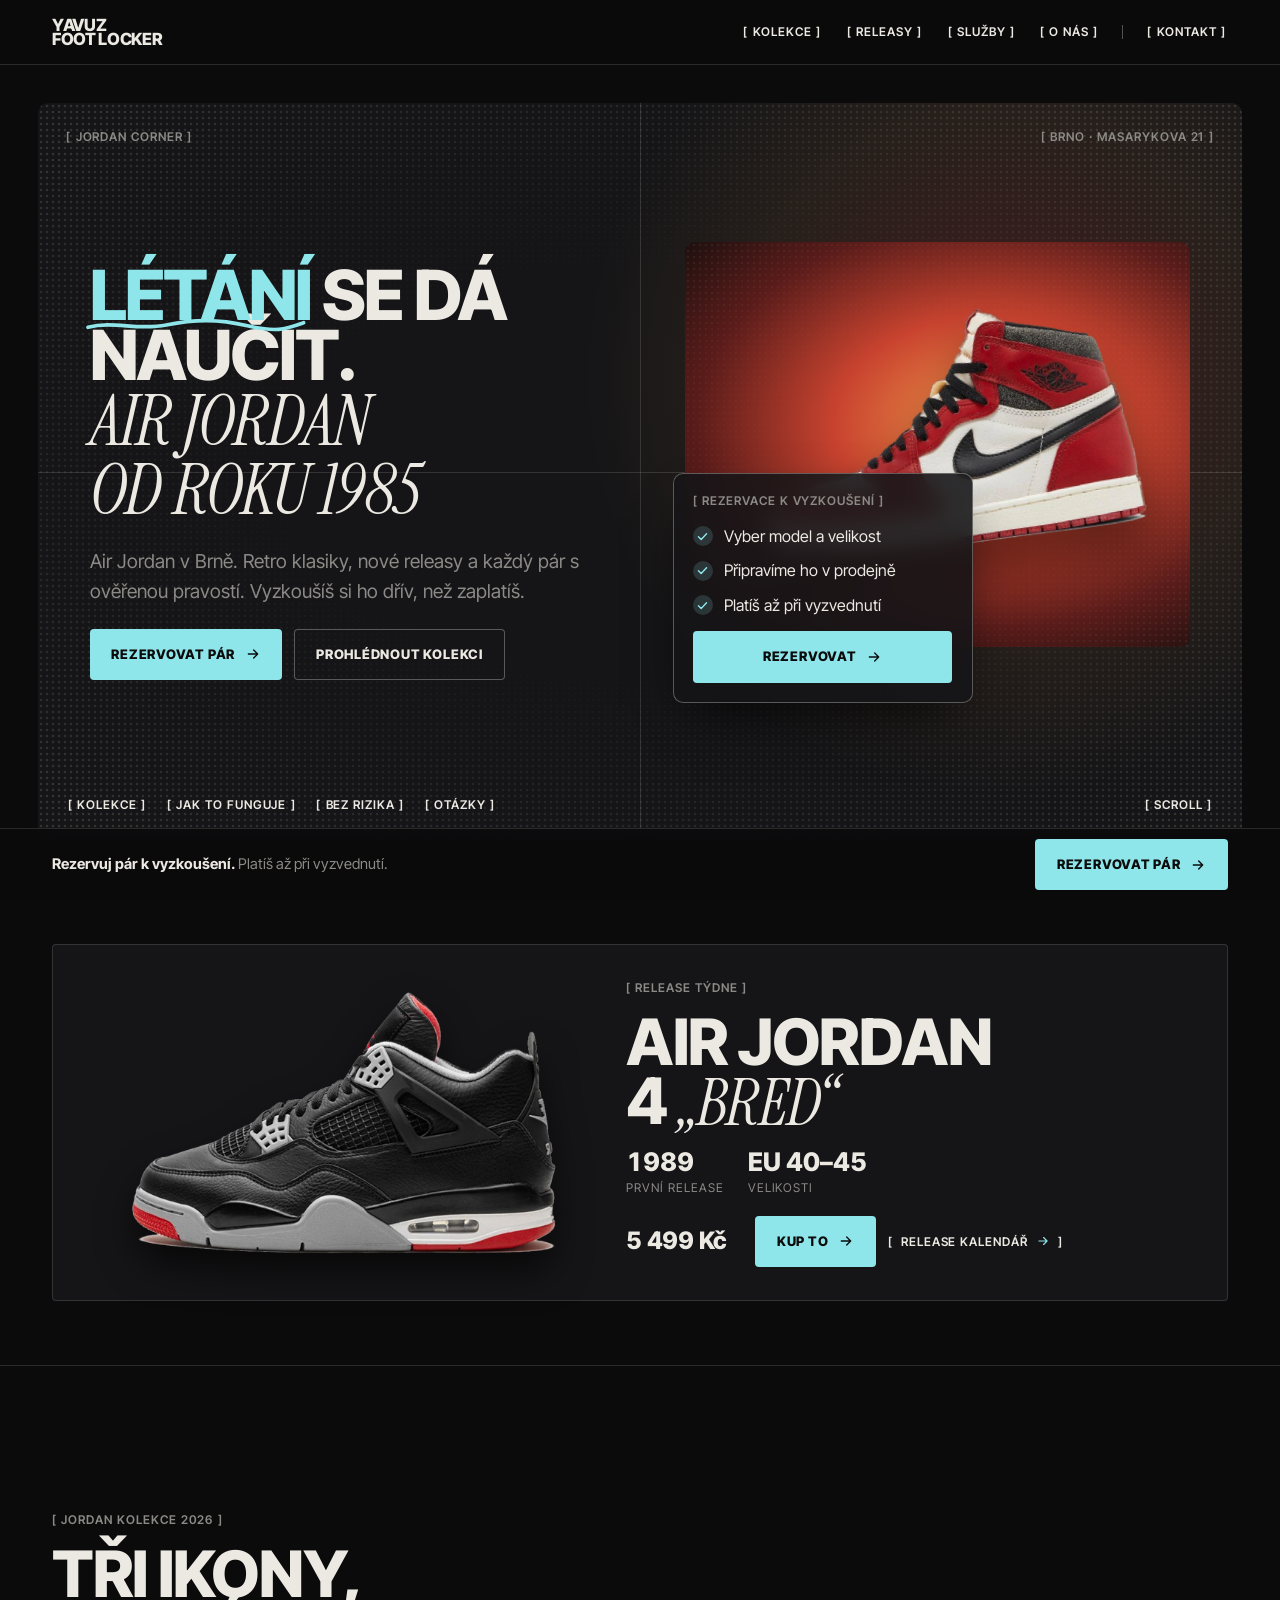
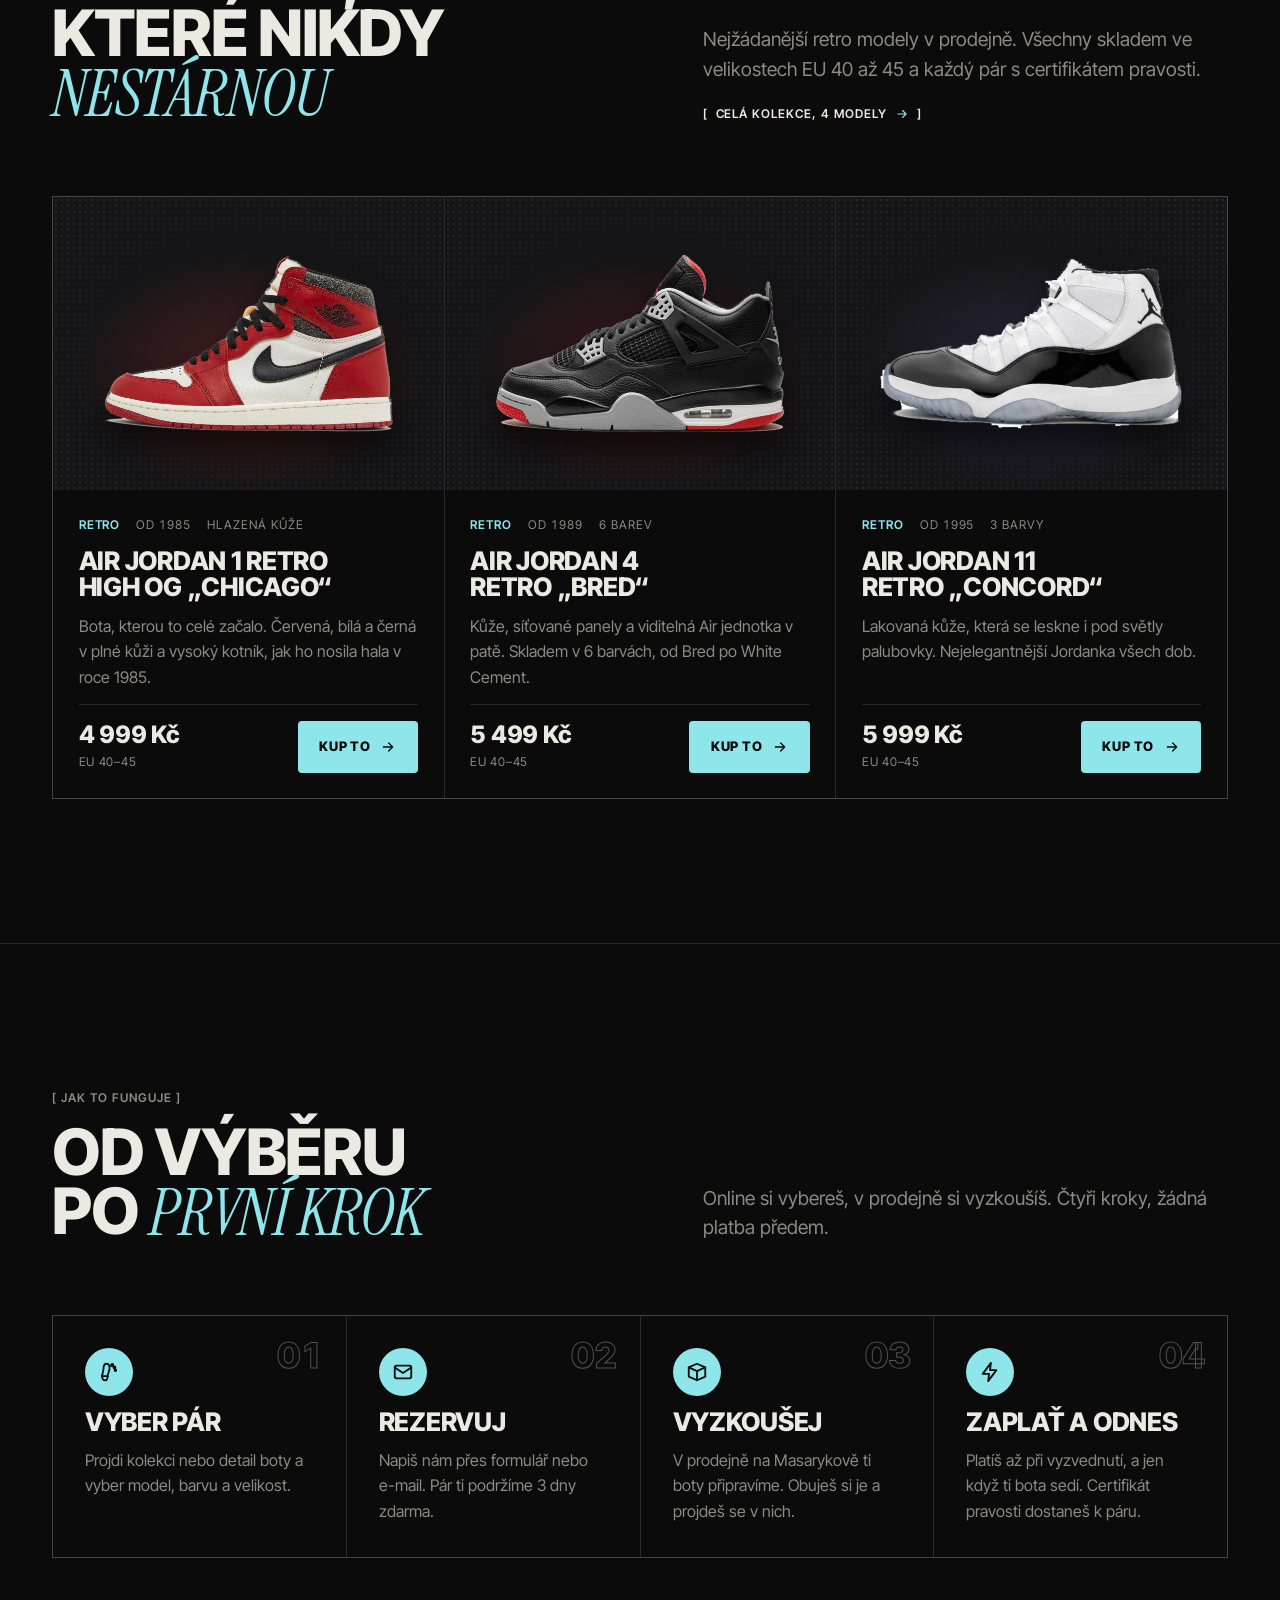
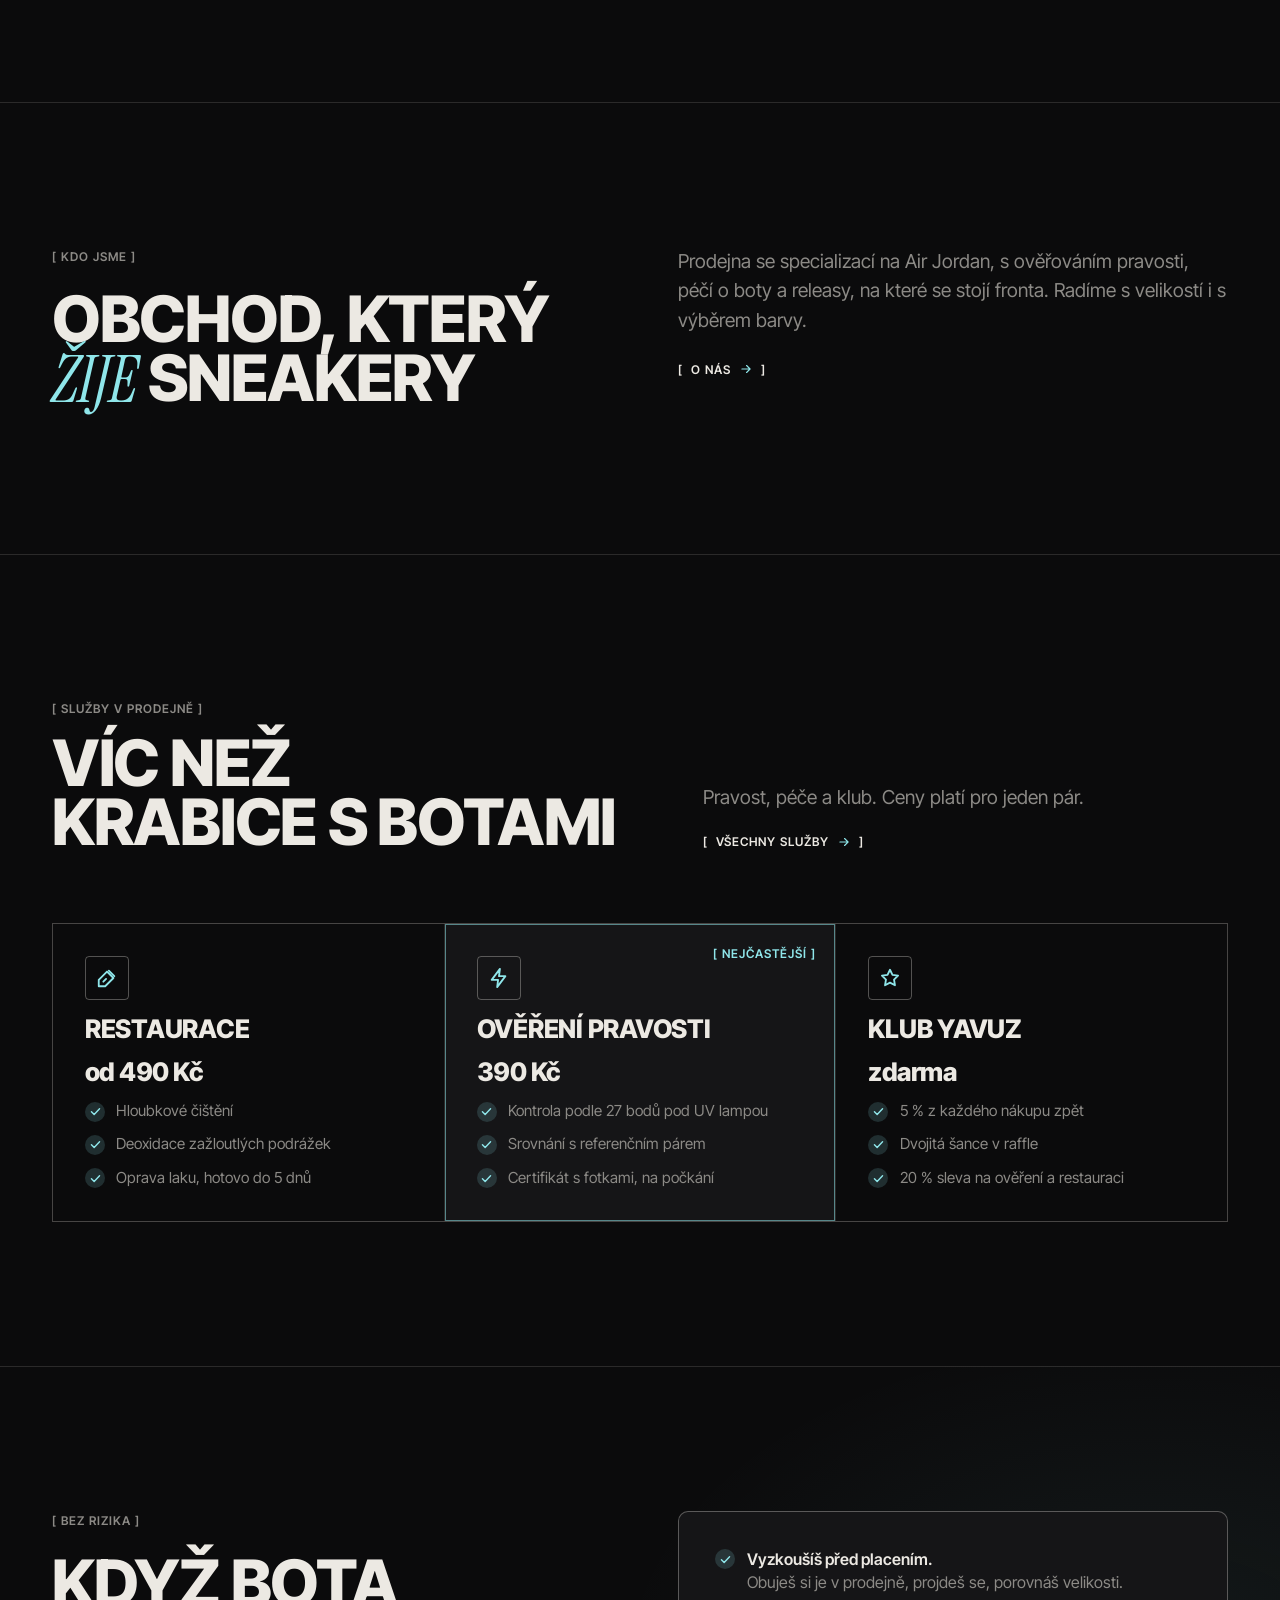
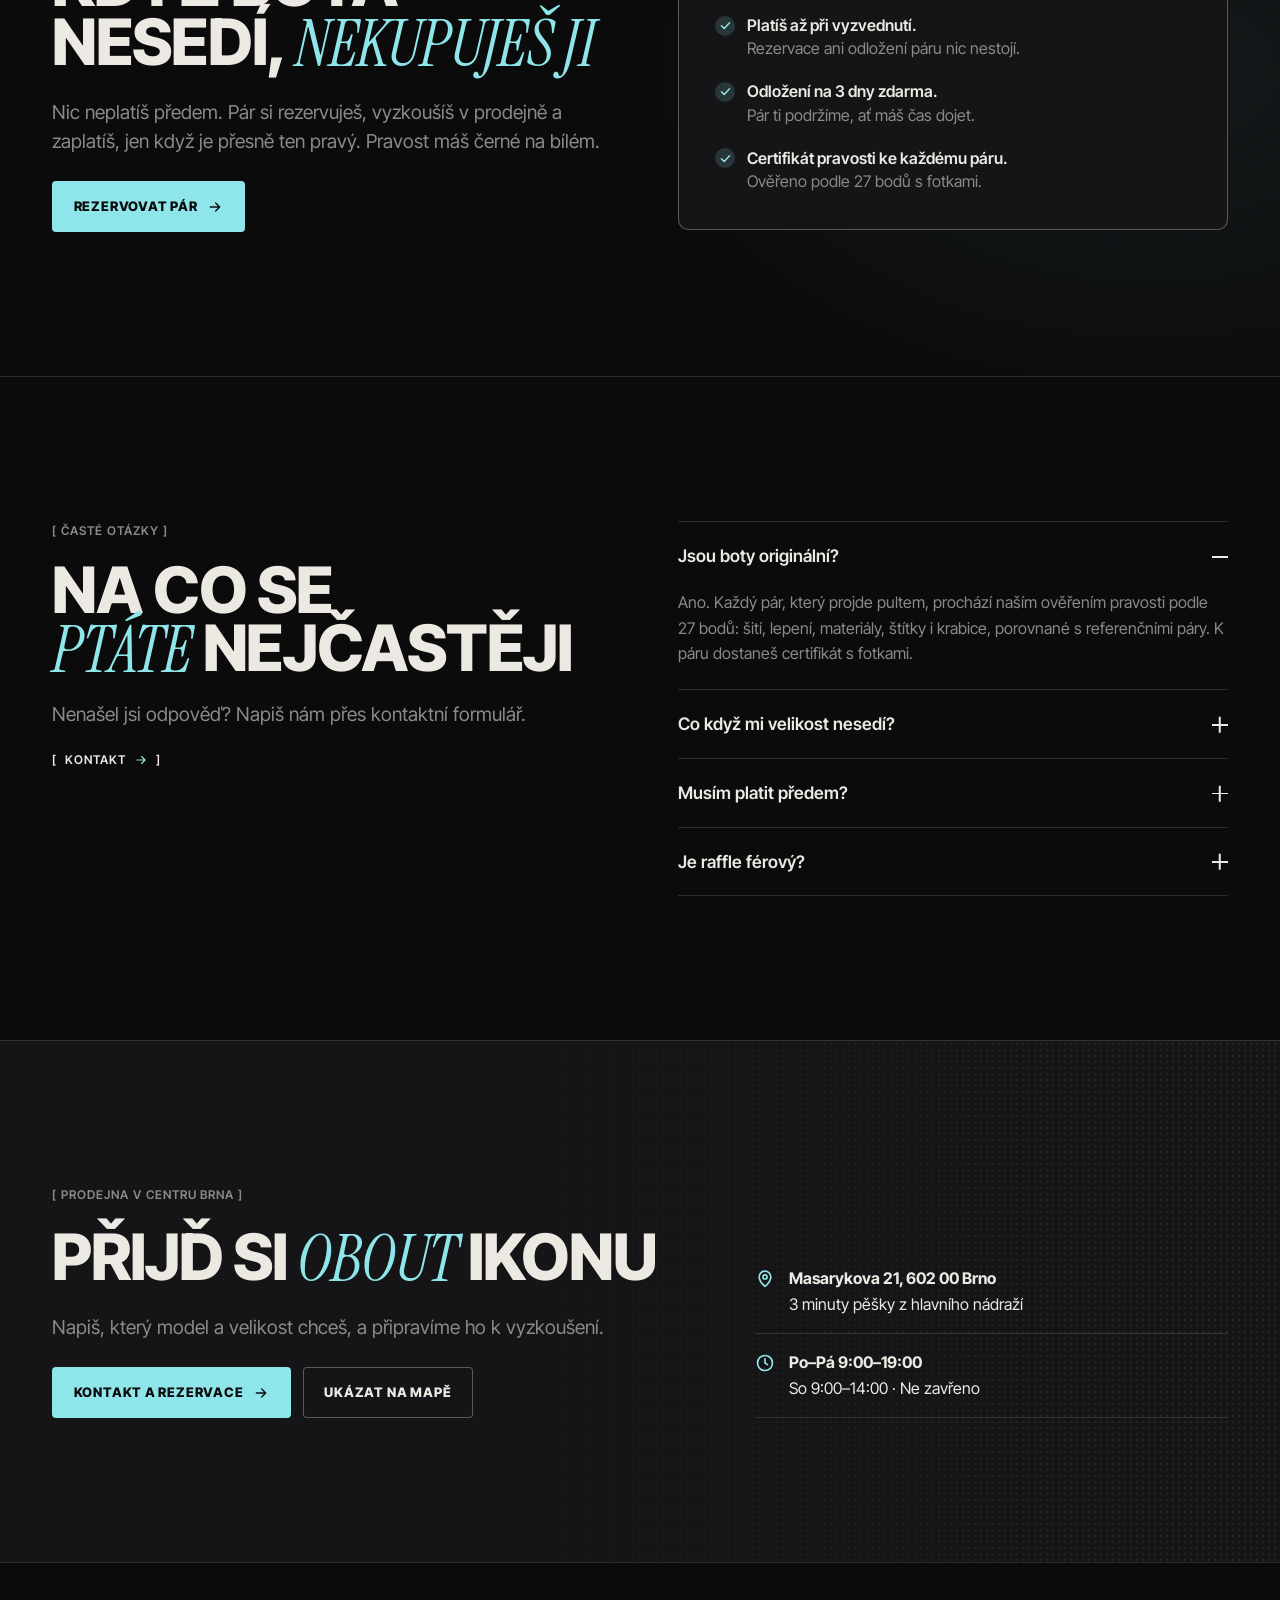
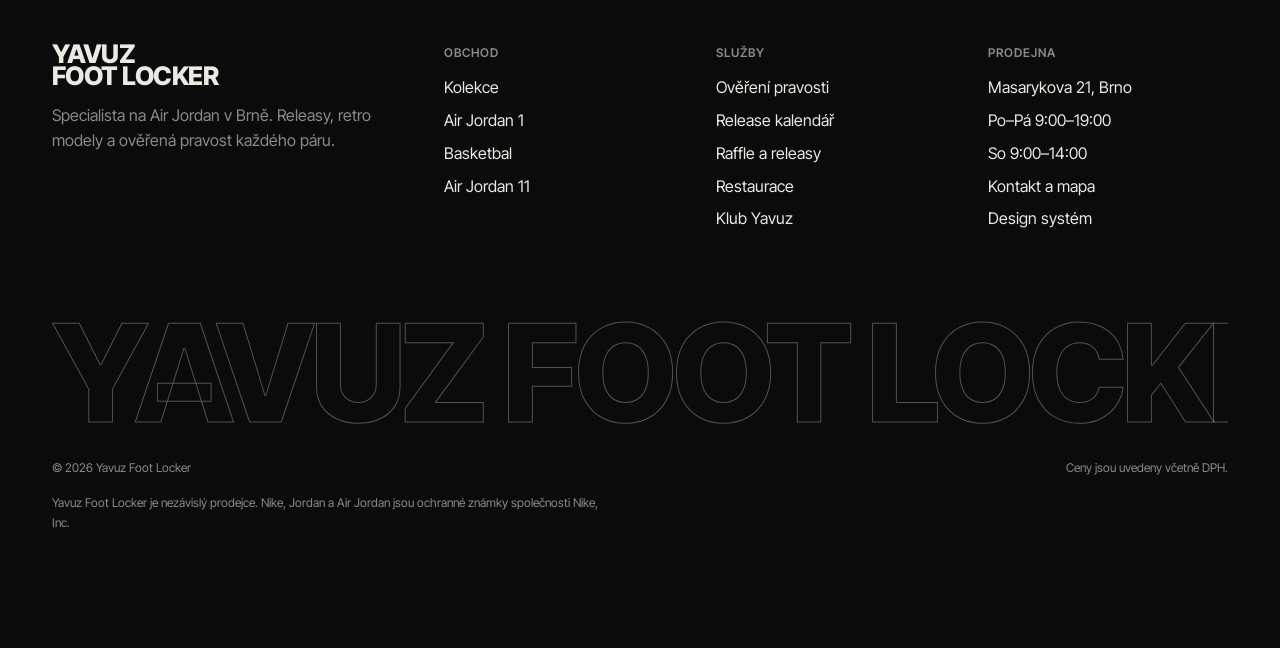
==== yavuz-foot-locker-vercel/index.html @ 096a99f5 "Add files via upload" ====
<!doctype html>
<html lang="cs">
<head>
<meta charset="utf-8">
<meta name="viewport" content="width=device-width, initial-scale=1, viewport-fit=cover">
<title>Yavuz Foot Locker</title>
<meta name="claude:viewport-fit-sides" content="cover">
<meta name="description" content="Yavuz Foot Locker – značková sportovní obuv v Brně.">
<link rel="preconnect" href="https://fonts.googleapis.com"><link rel="preconnect" href="https://fonts.gstatic.com" crossorigin><link rel="stylesheet" href="https://fonts.googleapis.com/css2?family=Inter+Tight:wght@400;600;800&family=Instrument+Serif:ital@0;1&display=swap">
<style>/* Yavuz Foot Locker — design system "Cinema Corner".
   Layout: a dark page; heroes sit inside a framed screen (frame + halftone + crosshair), micro navigation in
   [ brackets ] pinned to corners, content on a centred 1240px track with one section rhythm. Single dark theme by design. */
:root{
  color-scheme:dark;
  /* colour */
  --ink:#0B0B0C;       /* page */
  --carbon:#151517;    /* frame, surfaces */
  --graphite:#1F1F22;  /* cards, fields */
  --bone:#ECE9E3;      /* text */
  --ash:#8C8A86;       /* muted text */
  --line:rgba(236,233,227,.14);
  --line-strong:rgba(236,233,227,.32);
  --cyan:#8FE6EA;      /* the one accent */
  --on-cyan:#0B0B0C;
  --shadow:rgba(0,0,0,.6);
  /* aliases kept for older markup (map, inline styles) */
  --paper:var(--graphite); --mute:var(--ash); --accent:var(--cyan); --accent-ink:var(--cyan); --stone:var(--ink);
  /* type */
  --sans:"Inter Tight","Inter","Helvetica Neue",Arial,sans-serif;
  --serif:"Instrument Serif","Times New Roman",Georgia,serif;
  --fs-display:clamp(2.6rem,7.2vw,6.2rem);
  --fs-h2:clamp(2.2rem,5vw,4rem);
  --fs-h3:clamp(1.3rem,2.2vw,1.6rem);
  --fs-lead:clamp(1.05rem,1.5vw,1.2rem);
  --fs-micro:.75rem;
  /* space & shape */
  --section:clamp(5rem,12vw,9rem);
  --frame:clamp(12px,3vw,40px);
  --track:1240px;
  --r:4px; --r-frame:10px;
  --halftone:radial-gradient(rgba(236,233,227,.2) 1px,transparent 1.7px) 0 0/6px 6px;
}

*,*::before,*::after{box-sizing:border-box}
html{scroll-behavior:smooth;-webkit-text-size-adjust:100%}
@media (prefers-reduced-motion:reduce){html{scroll-behavior:auto}*,*::before,*::after{animation:none!important;transition:none!important}}
body{background:var(--ink);color:var(--bone);font-family:var(--sans);font-size:1rem;line-height:1.6;margin:0;overflow-x:hidden;-webkit-font-smoothing:antialiased}
body::before{content:"";position:fixed;inset:0 0 auto;height:env(safe-area-inset-top,0px);z-index:60;background:var(--ink)}
a{color:inherit}
img,svg{max-width:100%}
::selection{background:var(--cyan);color:var(--on-cyan)}
:focus-visible{outline:2px solid var(--cyan);outline-offset:3px;border-radius:2px}
.wrap{max-width:var(--track);margin-inline:auto;padding-left:max(16px,env(safe-area-inset-left,0px));padding-right:max(16px,env(safe-area-inset-right,0px))}
@media (min-width:700px){.wrap{padding-left:max(32px,env(safe-area-inset-left,0px));padding-right:max(32px,env(safe-area-inset-right,0px))}}
.section{padding-block:var(--section)}
.section + .section{border-top:1px solid var(--line)}
.skip{position:absolute;left:-999px;top:0}
.skip:focus{left:16px;top:16px;z-index:100;background:var(--cyan);color:var(--on-cyan);padding:.6rem 1rem}

/* ---------- type ---------- */
h1,h2,h3{font-family:var(--sans);font-weight:800;text-transform:uppercase;letter-spacing:-.02em;line-height:.92;margin:0;text-wrap:balance}
h2{font-size:var(--fs-h2)}
h3{font-size:var(--fs-h3);line-height:1.02;letter-spacing:-.01em}
p{margin:0;max-width:62ch}
.serif,h1 em,h2 em{font-family:var(--serif);font-style:italic;font-weight:400;text-transform:uppercase;letter-spacing:-.01em}
.accent,.hl{color:var(--cyan)}
.eyebrow,.micro{font-size:var(--fs-micro);font-weight:600;letter-spacing:.08em;text-transform:uppercase;color:var(--ash);display:inline-flex;gap:.35em}
.eyebrow::before,.micro::before{content:"["}
.eyebrow::after,.micro::after{content:"]"}
.lead{font-size:var(--fs-lead);line-height:1.55;color:var(--ash)}
.num{font-variant-numeric:tabular-nums}

/* ---------- bracket links (navigation & tertiary actions) ---------- */
.bracket{display:inline-flex;gap:.35em;font-size:var(--fs-micro);font-weight:600;letter-spacing:.08em;text-transform:uppercase;text-decoration:none;color:var(--bone);padding:.35rem .1rem;transition:color .2s}
.bracket::before{content:"["}
.bracket::after{content:"]"}
.bracket::before,.bracket::after{display:inline-block;transition:transform .25s cubic-bezier(.2,.7,.2,1)}
.bracket:hover{color:var(--cyan)}
.bracket:hover::before{transform:translateX(-3px)}
.bracket:hover::after{transform:translateX(3px)}
.bracket[aria-current="page"]{color:var(--cyan)}

/* ---------- header ---------- */
.site-head{position:sticky;top:env(safe-area-inset-top,0px);z-index:50;background:color-mix(in srgb,var(--ink) 86%,transparent);-webkit-backdrop-filter:blur(10px);backdrop-filter:blur(10px);border-bottom:1px solid var(--line)}
.head-row{display:flex;align-items:center;justify-content:space-between;gap:1rem;min-height:64px}
.brand{display:block;text-decoration:none;font-weight:800;text-transform:uppercase;letter-spacing:-.02em;line-height:.86;font-size:1.05rem}
.brand span{display:block}
.nav{display:none;gap:1.4rem;list-style:none;margin:0;padding:0;align-items:center}
.nav .sep{width:1px;height:14px;background:var(--line-strong)}
.menu{position:relative}
.menu summary{list-style:none;cursor:pointer}
.menu summary::-webkit-details-marker{display:none}
.menu[open] .menu-panel{display:grid}
.menu-panel{display:none;position:absolute;right:0;top:calc(100% + .75rem);min-width:220px;gap:.25rem;padding:.75rem 1rem;background:var(--carbon);border:1px solid var(--line);border-radius:var(--r)}
@media (min-width:860px){.nav{display:flex}.menu{display:none}}

/* ---------- buttons ---------- */
.btn{display:inline-flex;align-items:center;gap:.6rem;font-family:var(--sans);font-weight:800;font-size:.82rem;letter-spacing:.06em;text-transform:uppercase;text-decoration:none;padding:.95rem 1.35rem;border-radius:var(--r);border:0;cursor:pointer;background:var(--cyan);color:var(--on-cyan);transition:transform .25s cubic-bezier(.2,.7,.2,1)}
.btn svg{width:16px;height:16px;transition:transform .25s cubic-bezier(.2,.7,.2,1)}
.btn:hover{transform:translateY(-2px)}
.btn:hover svg{transform:translateX(3px)}
.btn--ghost{background:transparent;color:var(--bone);box-shadow:inset 0 0 0 1px var(--line-strong)}
.more{display:inline-flex;align-items:center;gap:.5rem;font-size:var(--fs-micro);font-weight:600;letter-spacing:.08em;text-transform:uppercase;text-decoration:none;color:var(--bone)}
.more::before{content:"["}
.more::after{content:"]"}
.more svg{width:14px;height:14px;color:var(--cyan);transition:transform .25s}
.more:hover{color:var(--cyan)}
.more:hover svg{transform:translateX(4px)}

/* ---------- framed screen hero ---------- */
.frame-hero{padding:var(--frame)}
.frame{position:relative;isolation:isolate;overflow:hidden;border-radius:var(--r-frame);background:var(--carbon);min-height:min(82svh,760px);display:grid;place-items:center;padding:clamp(4.5rem,10vw,7rem) clamp(16px,4vw,48px)}
.frame-hero--page .frame{min-height:0;padding-block:clamp(4.5rem,11vw,8rem)}
.frame::before{content:"";position:absolute;inset:0;z-index:-1;background:var(--halftone);-webkit-mask-image:radial-gradient(ellipse 70% 65% at 50% 50%,transparent 40%,#000 95%);mask-image:radial-gradient(ellipse 70% 65% at 50% 50%,transparent 40%,#000 95%);opacity:.7}
.frame::after{content:"";position:absolute;inset:0;z-index:-1;pointer-events:none;
  background:linear-gradient(var(--line),var(--line)) 50% 0/1px 100% no-repeat,linear-gradient(var(--line),var(--line)) 0 50%/100% 1px no-repeat}
.frame-media{position:absolute;inset:0;z-index:-2}
.frame-media img{position:absolute;width:clamp(180px,30vw,440px);height:auto;filter:saturate(.85) brightness(.78);will-change:transform;animation:float 9s ease-in-out infinite alternate}
.frame-media::after{content:"";position:absolute;inset:0;background:radial-gradient(ellipse 60% 55% at 50% 50%,rgba(11,11,12,.86),rgba(11,11,12,.35) 70%,rgba(11,11,12,.75))}
.frame-media img:nth-child(1){left:-3%;top:6%;transform:rotate(-9deg)}
.frame-media img:nth-child(2){right:-4%;top:4%;transform:rotate(8deg) scaleX(-1);animation-delay:-3s}
.frame-media img:nth-child(3){left:4%;bottom:-2%;transform:rotate(6deg);animation-delay:-5s}
.frame-media img:nth-child(4){right:2%;bottom:-4%;transform:rotate(-7deg) scaleX(-1);animation-delay:-7s}
@keyframes float{to{translate:0 -12px}}
.frame-copy{display:grid;gap:1.4rem;justify-items:center;text-align:center;max-width:980px}
.display{font-size:var(--fs-display);line-height:.88;letter-spacing:-.03em}
.display span{display:block}
.display .serif{font-weight:400;letter-spacing:-.01em;line-height:1}
.frame-copy .lead{max-width:52ch}
.hero-actions{display:flex;flex-wrap:wrap;gap:.75rem;justify-content:center}
.corner{position:absolute;z-index:2}
.corner.tl{left:clamp(14px,2.4vw,28px);top:clamp(14px,2.4vw,24px)}
.corner.tr{right:clamp(14px,2.4vw,28px);top:clamp(14px,2.4vw,24px)}
.corner.bl{left:clamp(14px,2.4vw,28px);bottom:clamp(12px,2.2vw,22px)}
.corner.br{right:clamp(14px,2.4vw,28px);bottom:clamp(12px,2.2vw,22px)}

/* ---------- release strip ---------- */
.release{display:grid;gap:1.5rem;align-items:center;border:1px solid var(--line);border-radius:var(--r);padding:clamp(1.25rem,3vw,2rem);background:var(--carbon)}
.release img{width:100%;height:auto;filter:drop-shadow(0 20px 18px var(--shadow))}
.release .specs{display:flex;flex-wrap:wrap;gap:1.5rem;margin:0;padding:0;list-style:none}
.release .specs b{display:block;font-weight:800;font-size:1.6rem;line-height:1;font-variant-numeric:tabular-nums}
.release .specs span{font-size:var(--fs-micro);letter-spacing:.08em;text-transform:uppercase;color:var(--ash)}
.release-copy{display:grid;gap:1rem;justify-items:start}
@media (min-width:860px){.release{grid-template-columns:1fr 1.1fr}}

/* ---------- section head ---------- */
.sec-head{display:grid;gap:1.25rem;margin-bottom:clamp(2.5rem,6vw,4.5rem)}
.sec-head > div:first-child{display:grid;gap:1rem;justify-items:start}
@media (min-width:860px){.sec-head{grid-template-columns:1.2fr 1fr;align-items:end}.sec-head .side{display:grid;gap:1.25rem;justify-items:start}}

/* ---------- product cards ---------- */
.grid{display:grid;gap:1px;background:var(--line);border:1px solid var(--line)}
@media (min-width:640px){.grid{grid-template-columns:repeat(2,1fr)}}
@media (min-width:1000px){.grid{grid-template-columns:repeat(3,1fr)}}
.card{position:relative;display:flex;flex-direction:column;background:var(--ink);transition:background-color .3s}
.card:hover{background:var(--carbon)}
.card-media{display:block}
.card figure{margin:0;aspect-ratio:4/3;max-width:100%;overflow:hidden;display:grid;place-items:center;position:relative;
  background:radial-gradient(60% 55% at 50% 60%,color-mix(in srgb,var(--tint) 26%,transparent),transparent 75%),var(--carbon)}
.card figure::before{content:"";position:absolute;inset:0;background:var(--halftone);opacity:.35;-webkit-mask-image:radial-gradient(ellipse at center,transparent 35%,#000 90%);mask-image:radial-gradient(ellipse at center,transparent 35%,#000 90%)}
.card figure img{position:relative;display:block;width:90%;height:auto;filter:drop-shadow(0 18px 16px var(--shadow));transition:transform .5s cubic-bezier(.2,.7,.2,1)}
.card:hover figure img{transform:translateY(-6px) scale(1.03)}
.card-body{display:flex;flex-direction:column;gap:.85rem;padding:clamp(1.25rem,2.5vw,1.6rem);flex:1}
.meta{display:flex;flex-wrap:wrap;gap:.3rem 1rem;font-size:var(--fs-micro);letter-spacing:.08em;text-transform:uppercase;color:var(--ash);font-variant-numeric:tabular-nums}
.meta span:first-child{color:var(--cyan);font-weight:600}
.card-link{text-decoration:none}
.card-link:hover{color:var(--cyan)}
.card p{color:var(--ash)}
.card-foot{display:flex;align-items:center;justify-content:space-between;gap:1rem;margin-top:auto;padding-top:1rem;border-top:1px solid var(--line)}
.price{font-weight:800;font-size:1.5rem;line-height:1;letter-spacing:-.01em;font-variant-numeric:tabular-nums}
.sizes{font-size:var(--fs-micro);letter-spacing:.06em;color:var(--ash);margin-top:.3rem}

/* ---------- split, stats, features ---------- */
.split{display:grid;gap:clamp(2.5rem,6vw,5rem)}
@media (min-width:900px){.split{grid-template-columns:1fr 1fr;align-items:start}}
.stats{display:grid;grid-template-columns:repeat(2,1fr);gap:1px;background:var(--line);border:1px solid var(--line)}
.stat{background:var(--ink);padding:1.5rem;display:grid;gap:.5rem;align-content:start}
.stat b{font-weight:800;font-size:clamp(2.4rem,5.5vw,3.4rem);line-height:.9;letter-spacing:-.03em;font-variant-numeric:tabular-nums}
.stat span{color:var(--ash);font-size:.9rem;line-height:1.4}
.features{display:grid;gap:1px;background:var(--line);border:1px solid var(--line)}
@media (min-width:760px){.features{grid-template-columns:repeat(3,1fr)}.features.two{grid-template-columns:repeat(2,1fr)}}
.feature{display:grid;gap:.9rem;align-content:start;padding:clamp(1.5rem,3vw,2rem);background:var(--ink);color:inherit;transition:background-color .3s}
.feature:hover{background:var(--carbon)}
.feature .ico{width:44px;height:44px;border:1px solid var(--line-strong);border-radius:var(--r);display:grid;place-items:center;color:var(--cyan);transition:transform .3s}
.feature:hover .ico{transform:translateY(-3px)}
.feature .ico svg{width:22px;height:22px}
.feature p{color:var(--ash)}
.feature .tag{font-size:var(--fs-micro);font-weight:600;letter-spacing:.08em;text-transform:uppercase;color:var(--cyan);font-variant-numeric:tabular-nums}

/* ---------- contact band ---------- */
.band{background:var(--carbon);position:relative;isolation:isolate}
.band::before{content:"";position:absolute;inset:0;z-index:-1;background:var(--halftone);opacity:.4;-webkit-mask-image:linear-gradient(90deg,transparent 35%,#000);mask-image:linear-gradient(90deg,transparent 35%,#000)}
.band-grid{display:grid;gap:2.5rem}
.band-grid > div{display:grid;gap:1.5rem;justify-items:start}
@media (min-width:900px){.band-grid{grid-template-columns:1.4fr 1fr;align-items:end}}
.facts{display:grid;gap:1rem;margin:0;padding:0;list-style:none}
.facts li{display:flex;gap:.9rem;align-items:flex-start;padding-bottom:1rem;border-bottom:1px solid var(--line)}
.facts svg{width:20px;height:20px;flex:none;color:var(--cyan);margin-top:.2rem}

/* ---------- quote, timeline, chips, table ---------- */
.quote{font-family:var(--serif);font-style:italic;font-size:clamp(2rem,5vw,3.6rem);line-height:1.02;margin:0;text-wrap:balance}
.quote-by{margin-top:1.5rem;color:var(--ash);font-size:var(--fs-micro);letter-spacing:.08em;text-transform:uppercase}
.timeline{display:grid;margin:0;padding:0;list-style:none;border-top:1px solid var(--line)}
.timeline li{display:grid;grid-template-columns:5rem 1fr;gap:1rem;padding-block:1.4rem;border-bottom:1px solid var(--line)}
.timeline b{font-weight:800;font-size:1.4rem;line-height:1;color:var(--cyan);font-variant-numeric:tabular-nums}
.timeline p{color:var(--ash)}
.timeline strong{display:block;color:var(--bone);margin-bottom:.2rem}
.chips{display:flex;flex-wrap:wrap;gap:.25rem 1.4rem;margin-bottom:2rem}
.chips a{display:inline-flex;gap:.35em;font-size:var(--fs-micro);font-weight:600;letter-spacing:.08em;text-transform:uppercase;text-decoration:none;color:var(--ash);padding:.35rem 0;transition:color .2s}
.chips a::before{content:"["}
.chips a::after{content:"]"}
.chips a:hover,.chips a.on{color:var(--cyan)}
.table-wrap{overflow-x:auto;border:1px solid var(--line)}
table{border-collapse:collapse;width:100%;min-width:520px;font-variant-numeric:tabular-nums}
th,td{text-align:left;padding:.9rem 1.1rem;border-bottom:1px solid var(--line)}
th{font-size:var(--fs-micro);letter-spacing:.08em;text-transform:uppercase;color:var(--ash);font-weight:600}
tr:last-child td{border-bottom:0}

/* ---------- form ---------- */
.form{display:grid;gap:1rem;padding:clamp(1.5rem,3vw,2.25rem);background:var(--carbon);border:1px solid var(--line);border-radius:var(--r)}
.form .row{display:grid;gap:1rem}
@media (min-width:600px){.form .row{grid-template-columns:1fr 1fr}}
.field{display:grid;gap:.4rem;min-width:0}
.field label{font-size:var(--fs-micro);font-weight:600;letter-spacing:.08em;text-transform:uppercase;color:var(--ash)}
.field input,.field select,.field textarea{font:inherit;color:var(--bone);background:var(--ink);border:1px solid var(--line-strong);border-radius:var(--r);padding:.8rem .9rem;width:100%;transition:border-color .2s}
.field input:focus,.field select:focus,.field textarea:focus{border-color:var(--cyan);outline:none}
.field textarea{min-height:120px;resize:vertical}
.form-note{font-size:var(--fs-micro);color:var(--ash)}
.sent{display:none;padding:1rem 1.1rem;border-radius:var(--r);background:var(--cyan);color:var(--on-cyan);font-weight:600}
.sent.show{display:block}
.map{display:block;width:100%;height:auto;border:1px solid var(--line);border-radius:var(--r);background:var(--graphite)}

/* ---------- footer ---------- */
.site-foot{padding-block:clamp(3.5rem,7vw,5rem) 2.5rem;border-top:1px solid var(--line)}
.foot-grid{display:grid;gap:2rem}
@media (min-width:760px){.foot-grid{grid-template-columns:1.5fr 1fr 1fr 1fr}}
.foot-grid h4{font-size:var(--fs-micro);letter-spacing:.08em;text-transform:uppercase;color:var(--ash);margin:0 0 .8rem;font-weight:600}
.foot-grid ul{list-style:none;margin:0;padding:0;display:grid;gap:.45rem}
.foot-grid a{text-decoration:none}
.foot-grid a:hover{color:var(--cyan)}
.wordmark{font-weight:800;text-transform:uppercase;letter-spacing:-.04em;font-size:min(10.6vw,9rem);line-height:.9;margin-top:clamp(3rem,7vw,5rem);color:transparent;-webkit-text-stroke:1px var(--line-strong);white-space:nowrap;overflow:hidden}
.legal{display:flex;flex-wrap:wrap;gap:.5rem 1.5rem;justify-content:space-between;margin-top:1.5rem;font-size:var(--fs-micro);color:var(--ash)}
.footnote{font-size:var(--fs-micro);color:var(--ash);max-width:80ch;margin-top:1rem}

/* ---------- design-system page ---------- */
.ds-grid{display:grid;gap:1px;background:var(--line);border:1px solid var(--line)}
@media (min-width:700px){.ds-grid{grid-template-columns:repeat(4,1fr)}}
.swatch{background:var(--ink);padding:1rem;display:grid;gap:.6rem}
.swatch i{display:block;height:84px;border-radius:var(--r);border:1px solid var(--line)}
.swatch b{font-weight:600}
.swatch code,.ds code{font-size:.8rem;color:var(--ash);font-family:ui-monospace,SFMono-Regular,Menlo,monospace}
.ds-row{display:grid;gap:1rem;padding-block:1.4rem;border-bottom:1px solid var(--line)}
@media (min-width:760px){.ds-row{grid-template-columns:220px 1fr;align-items:center}}
.ds-row > span:first-child{font-size:var(--fs-micro);letter-spacing:.08em;text-transform:uppercase;color:var(--ash)}
.ds-demo{display:flex;flex-wrap:wrap;gap:1.25rem;align-items:center}
.ds-space{display:flex;align-items:flex-end;gap:1rem;flex-wrap:wrap}
.ds-space i{display:block;background:var(--cyan);border-radius:2px}
.ds-halftone{height:160px;border:1px solid var(--line);border-radius:var(--r);background:var(--halftone);-webkit-mask-image:radial-gradient(ellipse at center,transparent 25%,#000 85%);mask-image:radial-gradient(ellipse at center,transparent 25%,#000 85%)}
.ds .frame{min-height:340px}

/* ---------- motion ---------- */
@supports (animation-timeline:view()){
  @media (prefers-reduced-motion:no-preference){
    .reveal{animation:rise linear both;animation-timeline:view();animation-range:entry 0% entry 55%}
    @keyframes rise{from{opacity:.35;transform:translateY(28px)}to{opacity:1;transform:none}}
  }
}
@media (prefers-reduced-motion:no-preference){
  .frame-copy{animation:enter 1s cubic-bezier(.2,.7,.2,1) both}
  @keyframes enter{from{opacity:0;transform:translateY(16px)}to{opacity:1;transform:none}}
}

/* ================= alive landing (homepage) =================
   Motion uses transform and opacity only. Scroll-linked effects are CSS scroll timelines
   behind @supports; without support the page is simply static. */
[id]{scroll-margin-top:84px}

/* scroll progress */
.scroll-progress{position:fixed;left:0;right:0;top:env(safe-area-inset-top,0px);height:2px;z-index:70;background:var(--cyan);transform:scaleX(0);transform-origin:0 50%;pointer-events:none;display:none}
@supports (animation-timeline:scroll()){
  .scroll-progress{display:block;animation:progress linear both;animation-timeline:scroll(root)}
  @keyframes progress{to{transform:scaleX(1)}}
}

/* split hero */
.frame--split{place-items:stretch;padding:clamp(4.5rem,8vw,6rem) clamp(16px,4vw,56px) clamp(5rem,8vw,6rem)}
.frame-glow{position:absolute;z-index:-1;width:70%;aspect-ratio:1;right:-15%;top:-20%;border-radius:50%;pointer-events:none;
  background:radial-gradient(circle,rgba(226,58,58,.22),rgba(242,154,74,.08) 45%,transparent 70%);animation:glow 16s ease-in-out infinite alternate}
@keyframes glow{to{transform:translate3d(-12%,14%,0) scale(1.15)}}
.hero-split{display:grid;gap:clamp(2.5rem,5vw,4rem);align-items:center;width:100%}
@media (min-width:960px){.hero-split{grid-template-columns:1.05fr 1fr}}
.hero-text{display:grid;gap:1.4rem;justify-items:start}
.hero-text .display{text-align:left}
.hero-text .hero-actions{justify-content:flex-start}
.scribbled{position:relative;display:inline-block}
.scribble{position:absolute;left:-2%;bottom:-.12em;width:104%;height:.26em;color:var(--cyan);overflow:visible;transform-origin:0 50%;animation:draw 1.1s .5s cubic-bezier(.65,0,.35,1) both}
@keyframes draw{from{transform:scaleX(0)}to{transform:scaleX(1)}}

.hero-shot{position:relative;margin:0;padding-bottom:clamp(2.5rem,5vw,3.5rem)}
.hero-shot-media{position:relative;overflow:hidden;border-radius:var(--r-frame);aspect-ratio:5/4;max-width:100%;
  background:radial-gradient(80% 70% at 60% 45%,#F29A4A 0%,#C8432F 38%,#5A1C1A 72%,#1A0F0E 100%)}
.hero-shot-media::after{content:"";position:absolute;inset:0;background:var(--halftone);opacity:.35;-webkit-mask-image:radial-gradient(ellipse at center,transparent 35%,#000 95%);mask-image:radial-gradient(ellipse at center,transparent 35%,#000 95%);pointer-events:none}
.hero-img{position:absolute;left:5%;top:14%;width:92%;height:auto;transform:rotate(-8deg);filter:drop-shadow(0 30px 24px rgba(0,0,0,.45))}
@supports (animation-timeline:scroll()){
  @media (prefers-reduced-motion:no-preference){
    .hero-img{animation:parallax linear both;animation-timeline:scroll(root);animation-range:0 700px}
    @keyframes parallax{from{transform:rotate(-8deg) translate3d(0,0,0)}to{transform:rotate(-6deg) translate3d(0,-60px,0)}}
  }
}
.book-card{position:absolute;left:clamp(-12px,-2vw,-28px);bottom:0;width:min(300px,82%);display:grid;gap:.9rem;padding:1.1rem 1.2rem 1.2rem;
  background:color-mix(in srgb,var(--carbon) 88%,transparent);-webkit-backdrop-filter:blur(12px);backdrop-filter:blur(12px);
  border:1px solid var(--line-strong);border-radius:var(--r-frame);box-shadow:0 24px 50px -20px rgba(0,0,0,.8);animation:bob 6s ease-in-out infinite}
.book-card .btn{justify-content:center}
@keyframes bob{50%{transform:translateY(-8px)}}
.hero-index{display:none;gap:1.1rem}
@media (min-width:860px){.hero-index{display:flex}}

/* live primary button: pulse ring, periodic shine, sparkle on hover */
.btn--live{position:relative;isolation:isolate}
.btn--live::after{content:"";position:absolute;inset:0;z-index:-1;border-radius:inherit;box-shadow:0 0 0 2px var(--cyan);opacity:0;animation:pulse 2.6s ease-out infinite}
@keyframes pulse{0%{transform:scale(1);opacity:.55}70%,100%{transform:scale(1.18,1.4);opacity:0}}
.btn-shine{position:absolute;inset:0;border-radius:inherit;overflow:hidden;pointer-events:none}
.btn-shine::before{content:"";position:absolute;top:0;bottom:0;width:40%;left:0;background:linear-gradient(100deg,transparent,rgba(255,255,255,.65),transparent);transform:translateX(-120%) skewX(-12deg);animation:shine 4.5s ease-in-out infinite}
@keyframes shine{0%,62%{transform:translateX(-120%) skewX(-12deg)}86%,100%{transform:translateX(320%) skewX(-12deg)}}
.btn-label{position:relative}
.spark{position:absolute;right:-7px;top:-9px;width:16px;height:16px;color:var(--cyan);opacity:0;transform:scale(.3) rotate(-30deg);transition:opacity .25s,transform .35s cubic-bezier(.2,.7,.2,1.4);pointer-events:none}
.spark svg{width:100%;height:100%}
.btn--live:hover .spark{opacity:1;transform:scale(1) rotate(15deg)}

/* checklists with draw-on checks (a wipe, transform only) */
.checks{list-style:none;margin:0;padding:0;display:grid;gap:.7rem}
.checks li{display:flex;gap:.7rem;align-items:flex-start;color:var(--bone);line-height:1.45}
.checks li strong{font-weight:600}
.check{flex:none;width:20px;height:20px;margin-top:.1rem;border-radius:50%;background:color-mix(in srgb,var(--cyan) 16%,transparent);color:var(--cyan);display:grid;place-items:center;overflow:hidden}
.check svg{width:13px;height:13px}
@supports (animation-timeline:view()){
  @media (prefers-reduced-motion:no-preference){
    .check svg{animation:wipe linear both;animation-timeline:view();animation-range:entry 30% entry 90%}
    @keyframes wipe{from{transform:translateX(-120%)}to{transform:none}}
  }
}
.book-card .check svg{animation:wipe2 .6s .9s cubic-bezier(.65,0,.35,1) both}
.book-card li:nth-child(2) .check svg{animation-delay:1.05s}
.book-card li:nth-child(3) .check svg{animation-delay:1.2s}
@keyframes wipe2{from{transform:translateX(-120%)}to{transform:none}}

/* how it works */
.steps{list-style:none;margin:0;padding:0;display:grid;gap:1px;background:var(--line);border:1px solid var(--line)}
@media (min-width:760px){.steps{grid-template-columns:repeat(2,1fr)}}
@media (min-width:1100px){.steps{grid-template-columns:repeat(4,1fr)}}
.step{background:var(--ink);padding:clamp(1.5rem,3vw,2rem);display:grid;gap:.8rem;align-content:start;position:relative;transition:background-color .3s}
.step:hover{background:var(--carbon)}
.step-ico{width:48px;height:48px;border-radius:50%;display:grid;place-items:center;color:var(--on-cyan);background:var(--cyan);animation:bobicon 3.2s ease-in-out infinite;animation-delay:calc(var(--i) * -.8s)}
.step-ico svg{width:22px;height:22px}
@keyframes bobicon{50%{transform:translateY(-6px)}}
.step-no{position:absolute;right:1.4rem;top:1.4rem;font-weight:800;font-size:2.2rem;line-height:1;color:transparent;-webkit-text-stroke:1px var(--line-strong)}
.step p{color:var(--ash)}

/* service tiers */
.tiers .tier{gap:1rem}
.tier-price{font-weight:800;font-size:1.6rem;line-height:1;letter-spacing:-.02em;font-variant-numeric:tabular-nums}
.tier .checks li{color:var(--ash);font-size:.95rem}
.tier--featured{position:relative;background:var(--carbon);box-shadow:inset 0 0 0 1px color-mix(in srgb,var(--cyan) 55%,transparent);z-index:1}
.tier-flag{position:absolute;right:1.2rem;top:1.2rem;color:var(--cyan)}
@media (prefers-reduced-motion:no-preference){
  .tier--featured{animation:breathe 5s ease-in-out infinite}
  @keyframes breathe{50%{transform:scale(1.015)}}
  .tier--featured:hover{animation-play-state:paused}
}
.tier:hover{transform:translateY(-4px)}

/* guarantee */
.guarantee{background:radial-gradient(60% 80% at 90% 50%,color-mix(in srgb,var(--cyan) 7%,transparent),transparent 70%)}
.guarantee-card{border:1px solid var(--line-strong);border-radius:var(--r-frame);padding:clamp(1.5rem,3vw,2.25rem);background:var(--carbon)}
.guarantee-card .checks{gap:1.25rem}
.guarantee-card .checks li{color:var(--ash)}
.guarantee-card .checks strong{display:block;color:var(--bone)}

/* faq (native details: works without JS) */
.faq{border-top:1px solid var(--line)}
.faq-item{border-bottom:1px solid var(--line)}
.faq-item summary{list-style:none;cursor:pointer;display:flex;justify-content:space-between;align-items:center;gap:1rem;padding:1.25rem 0;font-weight:600;font-size:1.08rem}
.faq-item summary::-webkit-details-marker{display:none}
.faq-item summary:hover{color:var(--cyan)}
.faq-plus{position:relative;flex:none;width:16px;height:16px}
.faq-plus::before,.faq-plus::after{content:"";position:absolute;left:0;right:0;top:50%;height:1.5px;background:currentColor;transition:transform .3s}
.faq-plus::after{transform:rotate(90deg)}
.faq-item[open] .faq-plus::after{transform:rotate(0)}
.faq-item p{color:var(--ash);padding:0 0 1.4rem}
@media (prefers-reduced-motion:no-preference){.faq-item[open] p{animation:enter .45s ease both}}

/* sticky cta bar */
.cta-bar{position:fixed;left:0;right:0;bottom:0;z-index:55;padding-bottom:env(safe-area-inset-bottom,0px);
  background:color-mix(in srgb,var(--ink) 90%,transparent);-webkit-backdrop-filter:blur(10px);backdrop-filter:blur(10px);border-top:1px solid var(--line)}
.cta-row{display:flex;align-items:center;justify-content:space-between;gap:1rem;min-height:68px;padding-block:.6rem}
.cta-row p{font-size:.92rem}
.cta-row p span{color:var(--ash)}
@media (max-width:560px){.cta-row p span{display:none}.cta-row .btn{padding:.85rem 1rem}}
body:has(.cta-bar){padding-bottom:calc(76px + env(safe-area-inset-bottom,0px))}

/* hover lifts on cards (shared) */
.card{transition:background-color .3s,transform .35s cubic-bezier(.2,.7,.2,1)}
.card:hover{transform:translateY(-4px)}
.feature{transition:background-color .3s,transform .35s cubic-bezier(.2,.7,.2,1)}
.feature:hover{transform:translateY(-4px)}

@media (prefers-reduced-motion:reduce){
  .frame-glow,.book-card,.step-ico,.btn--live::after,.btn-shine::before,.scribble{animation:none!important}
  .btn-shine{display:none}
}
/* fixes for the split hero */
.display .scribbled{display:inline-block}
.frame--split .display{font-size:clamp(2.5rem,5.4vw,5rem)}
.btn{white-space:nowrap}
@media (max-width:700px){
  .frame--split .corner.tr{display:none}
  .book-card{left:12px}
  .cta-row p{font-size:.85rem}
}
</style>
</head>
<body>
<a class="skip" href="#obsah">Přeskočit na obsah</a>
<header class="site-head"><div class="wrap head-row">
<a class="brand" href="./" aria-label="Yavuz Foot Locker, úvod"><span>Yavuz</span><span>Foot Locker</span></a>
<nav aria-label="Hlavní navigace"><ul class="nav"><li><a class="bracket" href="kolekce.html">Kolekce</a></li><li><a class="bracket" href="releasy.html">Releasy</a></li><li><a class="bracket" href="sluzby.html">Služby</a></li><li><a class="bracket" href="o-nas.html">O nás</a></li><li class="sep" aria-hidden="true"></li><li><a class="bracket" href="kontakt.html">Kontakt</a></li></ul>
<details class="menu"><summary class="bracket">Menu</summary><div class="menu-panel"><a class="bracket" href="./">Úvod</a><a class="bracket" href="kolekce.html">Kolekce</a><a class="bracket" href="releasy.html">Releasy</a><a class="bracket" href="sluzby.html">Služby</a><a class="bracket" href="o-nas.html">O nás</a><a class="bracket" href="kontakt.html">Kontakt</a></div></details></nav>
</div></header>
<main id="obsah">
<div class="scroll-progress" aria-hidden="true"></div>
<section class="frame-hero" id="top"><div class="frame frame--split">
<span class="frame-glow" aria-hidden="true"></span>
<span class="corner tl micro">Jordan Corner</span><span class="corner tr micro">Brno · Masarykova 21</span>
<div class="hero-split">
<div class="hero-text">
<h1 class="display"><span><span class="hl scribbled">Létání<svg class="scribble" viewBox="0 0 300 24" preserveAspectRatio="none" aria-hidden="true"><path d="M4 15 C 40 6, 70 20, 110 12 S 180 4, 220 13 S 270 18, 296 9" fill="none" stroke="currentColor" stroke-width="5" stroke-linecap="round"/></svg></span> se dá</span><span>naučit.</span><span class="serif">Air Jordan od roku 1985</span></h1>
<p class="lead">Air Jordan v Brně. Retro klasiky, nové releasy a každý pár s ověřenou pravostí. Vyzkoušíš si ho dřív, než zaplatíš.</p>
<div class="hero-actions"><a class="btn btn--live" href="kontakt.html#objednavka"><span class="btn-shine" aria-hidden="true"></span><span class="btn-label">Rezervovat pár</span><svg viewBox="0 0 24 24" fill="none" stroke="currentColor" stroke-width="2" stroke-linecap="round" stroke-linejoin="round" aria-hidden="true"><path d="M5 12h14M13 6l6 6-6 6"/></svg><span class="spark" aria-hidden="true"><svg viewBox="0 0 24 24"><path d="M12 2l1.8 6.2L20 10l-6.2 1.8L12 18l-1.8-6.2L4 10l6.2-1.8z" fill="currentColor"/></svg></span></a><a class="btn btn--ghost" href="kolekce.html">Prohlédnout kolekci</a></div>
</div>
<figure class="hero-shot">
<div class="hero-shot-media"><img class="hero-img" src="photos/aj1-chicago.webp" alt="Air Jordan 1 Retro High OG Chicago, boční pohled" width="1400" height="788" fetchpriority="high"></div>
<aside class="book-card" aria-label="Rezervace k vyzkoušení">
<p class="micro">Rezervace k vyzkoušení</p>
<ul class="checks"><li><span class="check" aria-hidden="true"><svg viewBox="0 0 24 24" fill="none" stroke="currentColor" stroke-width="2.6" stroke-linecap="round" stroke-linejoin="round"><path d="M4.5 12.5l5 5L19.5 7"/></svg></span><span>Vyber model a velikost</span></li><li><span class="check" aria-hidden="true"><svg viewBox="0 0 24 24" fill="none" stroke="currentColor" stroke-width="2.6" stroke-linecap="round" stroke-linejoin="round"><path d="M4.5 12.5l5 5L19.5 7"/></svg></span><span>Připravíme ho v prodejně</span></li><li><span class="check" aria-hidden="true"><svg viewBox="0 0 24 24" fill="none" stroke="currentColor" stroke-width="2.6" stroke-linecap="round" stroke-linejoin="round"><path d="M4.5 12.5l5 5L19.5 7"/></svg></span><span>Platíš až při vyzvednutí</span></li></ul>
<a class="btn" href="kontakt.html#objednavka">Rezervovat <svg viewBox="0 0 24 24" fill="none" stroke="currentColor" stroke-width="2" stroke-linecap="round" stroke-linejoin="round" aria-hidden="true"><path d="M5 12h14M13 6l6 6-6 6"/></svg></a>
</aside>
</figure>
</div>
<nav class="corner bl hero-index" aria-label="Sekce úvodu"><a class="bracket" href="#kolekce">Kolekce</a><a class="bracket" href="#jak">Jak to funguje</a><a class="bracket" href="#zaruka">Bez rizika</a><a class="bracket" href="#otazky">Otázky</a></nav>
<a class="corner br bracket" href="#release">Scroll</a>
</div></section>

<section class="section" id="release" style="padding-block:clamp(2.5rem,6vw,4rem)"><div class="wrap">
<article class="release reveal" aria-label="Release týdne">
<img src="photos/aj4-bred.webp" alt="Air Jordan 4 Retro Bred, boční pohled" width="1400" height="788" loading="lazy">
<div class="release-copy"><p class="eyebrow">Release týdne</p><h2>Air Jordan 4 <em>„Bred“</em></h2>
<ul class="specs"><li><b>1989</b><span>první release</span></li><li><b>EU 40–45</b><span>velikosti</span></li></ul>
<div class="hero-actions" style="justify-content:flex-start"><span class="price" style="align-self:center;margin-right:1rem">5 499 Kč</span><a class="btn" href="detail.html#aj4">Kup To <svg viewBox="0 0 24 24" fill="none" stroke="currentColor" stroke-width="2" stroke-linecap="round" stroke-linejoin="round" aria-hidden="true"><path d="M5 12h14M13 6l6 6-6 6"/></svg></a><a class="more" href="releasy.html" style="align-self:center">Release kalendář <svg viewBox="0 0 24 24" fill="none" stroke="currentColor" stroke-width="2" stroke-linecap="round" stroke-linejoin="round" aria-hidden="true"><path d="M5 12h14M13 6l6 6-6 6"/></svg></a></div></div>
</article></div></section>

<section class="section" id="kolekce"><div class="wrap">
<div class="sec-head reveal"><div><p class="eyebrow">Jordan kolekce 2026</p><h2>Tři ikony, <br>které nikdy <em class="accent">nestárnou</em></h2></div>
<div class="side"><p class="lead">Nejžádanější retro modely v prodejně. Všechny skladem ve velikostech EU 40 až 45 a každý pár s certifikátem pravosti.</p><a class="more" href="kolekce.html">Celá kolekce, 4 modely <svg viewBox="0 0 24 24" fill="none" stroke="currentColor" stroke-width="2" stroke-linecap="round" stroke-linejoin="round" aria-hidden="true"><path d="M5 12h14M13 6l6 6-6 6"/></svg></a></div></div>
<div class="grid"><article class="card reveal" id="aj1">
<a href="detail.html#aj1" class="card-media" aria-label="Detail modelu Air Jordan 1 Retro High OG „Chicago“"><figure style="--tint:#E23A3A"><img src="photos/aj1-chicago.webp" alt="Air Jordan 1 Retro High OG „Chicago“, boční pohled" loading="lazy" width="1400" height="788"></figure></a>
<div class="card-body">
<div class="meta"><span>Retro</span><span>od 1985</span><span>hlazená kůže</span></div>
<h3><a href="detail.html#aj1" class="card-link">Air Jordan 1 Retro High OG „Chicago“</a></h3>
<p>Bota, kterou to celé začalo. Červená, bílá a černá v plné kůži a vysoký kotník, jak ho nosila hala v roce 1985.</p>
<div class="card-foot"><div><div class="price">4 999 Kč</div><div class="sizes">EU 40–45</div></div>
<a class="btn" href="detail.html#aj1" aria-label="Kup To: Air Jordan 1 Retro High OG „Chicago“">Kup To <svg viewBox="0 0 24 24" fill="none" stroke="currentColor" stroke-width="2" stroke-linecap="round" stroke-linejoin="round" aria-hidden="true"><path d="M5 12h14M13 6l6 6-6 6"/></svg></a></div>
</div></article><article class="card reveal" id="aj4">
<a href="detail.html#aj4" class="card-media" aria-label="Detail modelu Air Jordan 4 Retro „Bred“"><figure style="--tint:#B21E2B"><img src="photos/aj4-bred.webp" alt="Air Jordan 4 Retro „Bred“, boční pohled" loading="lazy" width="1400" height="788"></figure></a>
<div class="card-body">
<div class="meta"><span>Retro</span><span>od 1989</span><span>6 barev</span></div>
<h3><a href="detail.html#aj4" class="card-link">Air Jordan 4 Retro „Bred“</a></h3>
<p>Kůže, síťované panely a viditelná Air jednotka v patě. Skladem v 6 barvách, od Bred po White Cement.</p>
<div class="card-foot"><div><div class="price">5 499 Kč</div><div class="sizes">EU 40–45</div></div>
<a class="btn" href="detail.html#aj4" aria-label="Kup To: Air Jordan 4 Retro „Bred“">Kup To <svg viewBox="0 0 24 24" fill="none" stroke="currentColor" stroke-width="2" stroke-linecap="round" stroke-linejoin="round" aria-hidden="true"><path d="M5 12h14M13 6l6 6-6 6"/></svg></a></div>
</div></article><article class="card reveal" id="aj11">
<a href="detail.html#aj11" class="card-media" aria-label="Detail modelu Air Jordan 11 Retro „Concord“"><figure style="--tint:#6B5BA8"><img src="photos/aj11-concord.webp" alt="Air Jordan 11 Retro „Concord“, boční pohled" loading="lazy" width="1400" height="788"></figure></a>
<div class="card-body">
<div class="meta"><span>Retro</span><span>od 1995</span><span>3 barvy</span></div>
<h3><a href="detail.html#aj11" class="card-link">Air Jordan 11 Retro „Concord“</a></h3>
<p>Lakovaná kůže, která se leskne i pod světly palubovky. Nejelegantnější Jordanka všech dob.</p>
<div class="card-foot"><div><div class="price">5 999 Kč</div><div class="sizes">EU 40–45</div></div>
<a class="btn" href="detail.html#aj11" aria-label="Kup To: Air Jordan 11 Retro „Concord“">Kup To <svg viewBox="0 0 24 24" fill="none" stroke="currentColor" stroke-width="2" stroke-linecap="round" stroke-linejoin="round" aria-hidden="true"><path d="M5 12h14M13 6l6 6-6 6"/></svg></a></div>
</div></article></div>
</div></section>

<section class="section" id="jak"><div class="wrap">
<div class="sec-head reveal"><div><p class="eyebrow">Jak to funguje</p><h2>Od výběru <br>po <em class="accent">první krok</em></h2></div>
<div class="side"><p class="lead">Online si vybereš, v prodejně si vyzkoušíš. Čtyři kroky, žádná platba předem.</p></div></div>
<ol class="steps"><li class="step reveal"><span class="step-ico" style="--i:0"><svg viewBox="0 0 24 24" fill="none" stroke="currentColor" stroke-width="2" stroke-linecap="round" stroke-linejoin="round" aria-hidden="true"><path d="M8 21c-2.5 0-3.5-2-3.5-4.5S6 11 6 8.5 7 3 9.5 3 13 5.5 12.5 9 10.5 14 10.5 16.5 10.5 21 8 21z"/><circle cx="15.5" cy="4.5" r="1.2"/><circle cx="18" cy="7" r="1"/><circle cx="19" cy="10" r=".9"/><path d="M4.5 16.5h6"/></svg></span><span class="step-no num">01</span><h3>Vyber pár</h3><p>Projdi kolekci nebo detail boty a vyber model, barvu a velikost.</p></li><li class="step reveal"><span class="step-ico" style="--i:1"><svg viewBox="0 0 24 24" fill="none" stroke="currentColor" stroke-width="2" stroke-linecap="round" stroke-linejoin="round" aria-hidden="true"><rect x="3" y="5" width="18" height="14" rx="2"/><path d="m3 7 9 6 9-6"/></svg></span><span class="step-no num">02</span><h3>Rezervuj</h3><p>Napiš nám přes formulář nebo e-mail. Pár ti podržíme 3 dny zdarma.</p></li><li class="step reveal"><span class="step-ico" style="--i:2"><svg viewBox="0 0 24 24" fill="none" stroke="currentColor" stroke-width="2" stroke-linecap="round" stroke-linejoin="round" aria-hidden="true"><path d="m3 7 9-4 9 4v10l-9 4-9-4z"/><path d="m3 7 9 4 9-4M12 11v10"/></svg></span><span class="step-no num">03</span><h3>Vyzkoušej</h3><p>V prodejně na Masarykově ti boty připravíme. Obuješ si je a projdeš se v nich.</p></li><li class="step reveal"><span class="step-ico" style="--i:3"><svg viewBox="0 0 24 24" fill="none" stroke="currentColor" stroke-width="2" stroke-linecap="round" stroke-linejoin="round" aria-hidden="true"><path d="M13 2 4 14h7l-1 8 9-12h-7z"/></svg></span><span class="step-no num">04</span><h3>Zaplať a odnes</h3><p>Platíš až při vyzvednutí, a jen když ti bota sedí. Certifikát pravosti dostaneš k páru.</p></li></ol>
</div></section>

<section class="section" id="o-nas"><div class="wrap split">
<div class="reveal" style="display:grid;gap:1.5rem;justify-items:start"><p class="eyebrow">Kdo jsme</p><h2>Obchod, který <em class="accent">žije</em> sneakery</h2></div>
<div class="reveal" style="display:grid;gap:1.5rem;justify-items:start"><p class="lead">Prodejna se specializací na Air Jordan, s ověřováním pravosti, péčí o boty a releasy, na které se stojí fronta. Radíme s velikostí i s výběrem barvy.</p>
<a class="more" href="o-nas.html">O nás <svg viewBox="0 0 24 24" fill="none" stroke="currentColor" stroke-width="2" stroke-linecap="round" stroke-linejoin="round" aria-hidden="true"><path d="M5 12h14M13 6l6 6-6 6"/></svg></a></div>
</div></section>

<section class="section" id="sluzby"><div class="wrap">
<div class="sec-head reveal"><div><p class="eyebrow">Služby v prodejně</p><h2>Víc než <br>krabice s botami</h2></div>
<div class="side"><p class="lead">Pravost, péče a klub. Ceny platí pro jeden pár.</p><a class="more" href="sluzby.html">Všechny služby <svg viewBox="0 0 24 24" fill="none" stroke="currentColor" stroke-width="2" stroke-linecap="round" stroke-linejoin="round" aria-hidden="true"><path d="M5 12h14M13 6l6 6-6 6"/></svg></a></div></div>
<div class="features tiers">
<a class="feature tier reveal" href="sluzby.html#pece" style="text-decoration:none"><span class="ico"><svg viewBox="0 0 24 24" fill="none" stroke="currentColor" stroke-width="2" stroke-linecap="round" stroke-linejoin="round" aria-hidden="true"><path d="M3 21h7l9-9-7-7-9 9z"/><path d="M8 16l3-3M14 4l6 6"/></svg></span><h3>Restaurace</h3><span class="tier-price">od 490 Kč</span>
<ul class="checks"><li><span class="check" aria-hidden="true"><svg viewBox="0 0 24 24" fill="none" stroke="currentColor" stroke-width="2.6" stroke-linecap="round" stroke-linejoin="round"><path d="M4.5 12.5l5 5L19.5 7"/></svg></span><span>Hloubkové čištění</span></li><li><span class="check" aria-hidden="true"><svg viewBox="0 0 24 24" fill="none" stroke="currentColor" stroke-width="2.6" stroke-linecap="round" stroke-linejoin="round"><path d="M4.5 12.5l5 5L19.5 7"/></svg></span><span>Deoxidace zažloutlých podrážek</span></li><li><span class="check" aria-hidden="true"><svg viewBox="0 0 24 24" fill="none" stroke="currentColor" stroke-width="2.6" stroke-linecap="round" stroke-linejoin="round"><path d="M4.5 12.5l5 5L19.5 7"/></svg></span><span>Oprava laku, hotovo do 5 dnů</span></li></ul></a>
<a class="feature tier tier--featured reveal" href="sluzby.html#legit" style="text-decoration:none"><span class="tier-flag micro">Nejčastější</span><span class="ico"><svg viewBox="0 0 24 24" fill="none" stroke="currentColor" stroke-width="2" stroke-linecap="round" stroke-linejoin="round" aria-hidden="true"><path d="M13 2 4 14h7l-1 8 9-12h-7z"/></svg></span><h3>Ověření pravosti</h3><span class="tier-price">390 Kč</span>
<ul class="checks"><li><span class="check" aria-hidden="true"><svg viewBox="0 0 24 24" fill="none" stroke="currentColor" stroke-width="2.6" stroke-linecap="round" stroke-linejoin="round"><path d="M4.5 12.5l5 5L19.5 7"/></svg></span><span>Kontrola podle 27 bodů pod UV lampou</span></li><li><span class="check" aria-hidden="true"><svg viewBox="0 0 24 24" fill="none" stroke="currentColor" stroke-width="2.6" stroke-linecap="round" stroke-linejoin="round"><path d="M4.5 12.5l5 5L19.5 7"/></svg></span><span>Srovnání s referenčním párem</span></li><li><span class="check" aria-hidden="true"><svg viewBox="0 0 24 24" fill="none" stroke="currentColor" stroke-width="2.6" stroke-linecap="round" stroke-linejoin="round"><path d="M4.5 12.5l5 5L19.5 7"/></svg></span><span>Certifikát s fotkami, na počkání</span></li></ul></a>
<a class="feature tier reveal" href="sluzby.html#klub" style="text-decoration:none"><span class="ico"><svg viewBox="0 0 24 24" fill="none" stroke="currentColor" stroke-width="2" stroke-linejoin="round" aria-hidden="true"><path d="m12 3 2.7 5.6 6.1.9-4.4 4.3 1 6.1L12 17l-5.4 2.9 1-6.1-4.4-4.3 6.1-.9z"/></svg></span><h3>Klub Yavuz</h3><span class="tier-price">zdarma</span>
<ul class="checks"><li><span class="check" aria-hidden="true"><svg viewBox="0 0 24 24" fill="none" stroke="currentColor" stroke-width="2.6" stroke-linecap="round" stroke-linejoin="round"><path d="M4.5 12.5l5 5L19.5 7"/></svg></span><span>5 % z každého nákupu zpět</span></li><li><span class="check" aria-hidden="true"><svg viewBox="0 0 24 24" fill="none" stroke="currentColor" stroke-width="2.6" stroke-linecap="round" stroke-linejoin="round"><path d="M4.5 12.5l5 5L19.5 7"/></svg></span><span>Dvojitá šance v raffle</span></li><li><span class="check" aria-hidden="true"><svg viewBox="0 0 24 24" fill="none" stroke="currentColor" stroke-width="2.6" stroke-linecap="round" stroke-linejoin="round"><path d="M4.5 12.5l5 5L19.5 7"/></svg></span><span>20 % sleva na ověření a restauraci</span></li></ul></a>
</div></div></section>

<section class="section guarantee" id="zaruka"><div class="wrap split">
<div class="reveal" style="display:grid;gap:1.5rem;justify-items:start"><p class="eyebrow">Bez rizika</p><h2>Když bota nesedí, <em class="accent">nekupuješ ji</em></h2>
<p class="lead">Nic neplatíš předem. Pár si rezervuješ, vyzkoušíš v prodejně a zaplatíš, jen když je přesně ten pravý. Pravost máš černé na bílém.</p>
<a class="btn btn--live" href="kontakt.html#objednavka"><span class="btn-shine" aria-hidden="true"></span><span class="btn-label">Rezervovat pár</span><svg viewBox="0 0 24 24" fill="none" stroke="currentColor" stroke-width="2" stroke-linecap="round" stroke-linejoin="round" aria-hidden="true"><path d="M5 12h14M13 6l6 6-6 6"/></svg><span class="spark" aria-hidden="true"><svg viewBox="0 0 24 24"><path d="M12 2l1.8 6.2L20 10l-6.2 1.8L12 18l-1.8-6.2L4 10l6.2-1.8z" fill="currentColor"/></svg></span></a></div>
<div class="guarantee-card reveal">
<ul class="checks"><li><span class="check" aria-hidden="true"><svg viewBox="0 0 24 24" fill="none" stroke="currentColor" stroke-width="2.6" stroke-linecap="round" stroke-linejoin="round"><path d="M4.5 12.5l5 5L19.5 7"/></svg></span><span><strong>Vyzkoušíš před placením.</strong> Obuješ si je v prodejně, projdeš se, porovnáš velikosti.</span></li><li><span class="check" aria-hidden="true"><svg viewBox="0 0 24 24" fill="none" stroke="currentColor" stroke-width="2.6" stroke-linecap="round" stroke-linejoin="round"><path d="M4.5 12.5l5 5L19.5 7"/></svg></span><span><strong>Platíš až při vyzvednutí.</strong> Rezervace ani odložení páru nic nestojí.</span></li><li><span class="check" aria-hidden="true"><svg viewBox="0 0 24 24" fill="none" stroke="currentColor" stroke-width="2.6" stroke-linecap="round" stroke-linejoin="round"><path d="M4.5 12.5l5 5L19.5 7"/></svg></span><span><strong>Odložení na 3 dny zdarma.</strong> Pár ti podržíme, ať máš čas dojet.</span></li><li><span class="check" aria-hidden="true"><svg viewBox="0 0 24 24" fill="none" stroke="currentColor" stroke-width="2.6" stroke-linecap="round" stroke-linejoin="round"><path d="M4.5 12.5l5 5L19.5 7"/></svg></span><span><strong>Certifikát pravosti ke každému páru.</strong> Ověřeno podle 27 bodů s fotkami.</span></li></ul>
</div></div></section>

<section class="section" id="otazky"><div class="wrap split">
<div class="reveal" style="display:grid;gap:1.25rem;justify-items:start"><p class="eyebrow">Časté otázky</p><h2>Na co se <br><em class="accent">ptáte</em> nejčastěji</h2>
<p class="lead">Nenašel jsi odpověď? Napiš nám přes kontaktní formulář.</p><a class="more" href="kontakt.html">Kontakt <svg viewBox="0 0 24 24" fill="none" stroke="currentColor" stroke-width="2" stroke-linecap="round" stroke-linejoin="round" aria-hidden="true"><path d="M5 12h14M13 6l6 6-6 6"/></svg></a></div>
<div class="faq reveal"><details class="faq-item" open><summary><span>Jsou boty originální?</span><span class="faq-plus" aria-hidden="true"></span></summary><p>Ano. Každý pár, který projde pultem, prochází naším ověřením pravosti podle 27 bodů: šití, lepení, materiály, štítky i krabice, porovnané s referenčními páry. K páru dostaneš certifikát s fotkami.</p></details><details class="faq-item"><summary><span>Co když mi velikost nesedí?</span><span class="faq-plus" aria-hidden="true"></span></summary><p>Retro Jordanky jsou střižené užší, proto doporučujeme přičíst k délce chodidla 0,5 cm (u AJ11 o půl čísla víc). Hlavně si ale boty v prodejně vyzkoušíš dřív, než zaplatíš. Když nesedí, nekupuješ je.</p></details><details class="faq-item"><summary><span>Musím platit předem?</span><span class="faq-plus" aria-hidden="true"></span></summary><p>Ne. Rezervace i odložení páru na 3 dny jsou zdarma a platba proběhne až při vyzvednutí v prodejně.</p></details><details class="faq-item"><summary><span>Je raffle férový?</span><span class="faq-plus" aria-hidden="true"></span></summary><p>Limitované páry losujeme, jeden pár na osobu, a nedržíme je pro přeprodejce. Přihlásit se můžeš v prodejně nebo formulářem.</p></details></div>
</div></section>

<section class="section band" id="kontakt"><div class="wrap band-grid">
<div class="reveal"><p class="eyebrow">Prodejna v centru Brna</p><h2>Přijď si <em class="accent">obout</em> ikonu</h2>
<p class="lead">Napiš, který model a velikost chceš, a připravíme ho k vyzkoušení.</p>
<div class="hero-actions" style="justify-content:flex-start"><a class="btn" href="kontakt.html">Kontakt a rezervace <svg viewBox="0 0 24 24" fill="none" stroke="currentColor" stroke-width="2" stroke-linecap="round" stroke-linejoin="round" aria-hidden="true"><path d="M5 12h14M13 6l6 6-6 6"/></svg></a><a class="btn btn--ghost" href="kontakt.html#mapa">Ukázat na mapě</a></div></div>
<ul class="facts reveal">
<li><svg viewBox="0 0 24 24" fill="none" stroke="currentColor" stroke-width="2" stroke-linecap="round" stroke-linejoin="round" aria-hidden="true"><path d="M12 21s-7-6.2-7-11.5A7 7 0 0 1 19 9.5C19 14.8 12 21 12 21z"/><circle cx="12" cy="9.5" r="2.5"/></svg><div><strong>Masarykova 21, 602 00 Brno</strong><br>3 minuty pěšky z hlavního nádraží</div></li>
<li><svg viewBox="0 0 24 24" fill="none" stroke="currentColor" stroke-width="2" stroke-linecap="round" aria-hidden="true"><circle cx="12" cy="12" r="9"/><path d="M12 7v5l3 2"/></svg><div><strong>Po–Pá 9:00–19:00</strong><br>So 9:00–14:00 · Ne zavřeno</div></li>
</ul></div></section>

<div class="cta-bar" role="region" aria-label="Rezervace">
<div class="wrap cta-row"><p><strong>Rezervuj pár k vyzkoušení.</strong> <span>Platíš až při vyzvednutí.</span></p>
<a class="btn btn--live" href="kontakt.html#objednavka"><span class="btn-shine" aria-hidden="true"></span><span class="btn-label">Rezervovat pár</span><svg viewBox="0 0 24 24" fill="none" stroke="currentColor" stroke-width="2" stroke-linecap="round" stroke-linejoin="round" aria-hidden="true"><path d="M5 12h14M13 6l6 6-6 6"/></svg><span class="spark" aria-hidden="true"><svg viewBox="0 0 24 24"><path d="M12 2l1.8 6.2L20 10l-6.2 1.8L12 18l-1.8-6.2L4 10l6.2-1.8z" fill="currentColor"/></svg></span></a></div></div>


</main>
<footer class="site-foot"><div class="wrap">
<div class="foot-grid">
<div><a class="brand" href="./" style="font-size:1.6rem"><span>Yavuz</span><span>Foot Locker</span></a>
<p class="lead" style="margin-top:1rem;font-size:1rem">Specialista na Air Jordan v Brně. Releasy, retro modely a ověřená pravost každého páru.</p></div>
<div><h4>Obchod</h4><ul><li><a href="kolekce.html">Kolekce</a></li><li><a href="kolekce.html#aj1">Air Jordan 1</a></li><li><a href="kolekce.html#basket">Basketbal</a></li><li><a href="kolekce.html#aj11">Air Jordan 11</a></li></ul></div>
<div><h4>Služby</h4><ul><li><a href="sluzby.html#legit">Ověření pravosti</a></li><li><a href="releasy.html">Release kalendář</a></li><li><a href="sluzby.html#raffle">Raffle a releasy</a></li><li><a href="sluzby.html#pece">Restaurace</a></li><li><a href="sluzby.html#klub">Klub Yavuz</a></li></ul></div>
<div><h4>Prodejna</h4><ul><li>Masarykova 21, Brno</li><li>Po–Pá 9:00–19:00</li><li>So 9:00–14:00</li><li><a href="kontakt.html">Kontakt a mapa</a></li><li><a href="design-system.html">Design systém</a></li></ul></div>
</div>
<div class="wordmark" aria-hidden="true">Yavuz Foot Locker</div>
<div class="legal"><span>© 2026 Yavuz Foot Locker</span><span>Ceny jsou uvedeny včetně DPH.</span></div>
<p class="footnote">Yavuz Foot Locker je nezávislý prodejce. Nike, Jordan a Air Jordan jsou ochranné známky společnosti Nike, Inc.</p>
</div></footer>
</body>
</html>
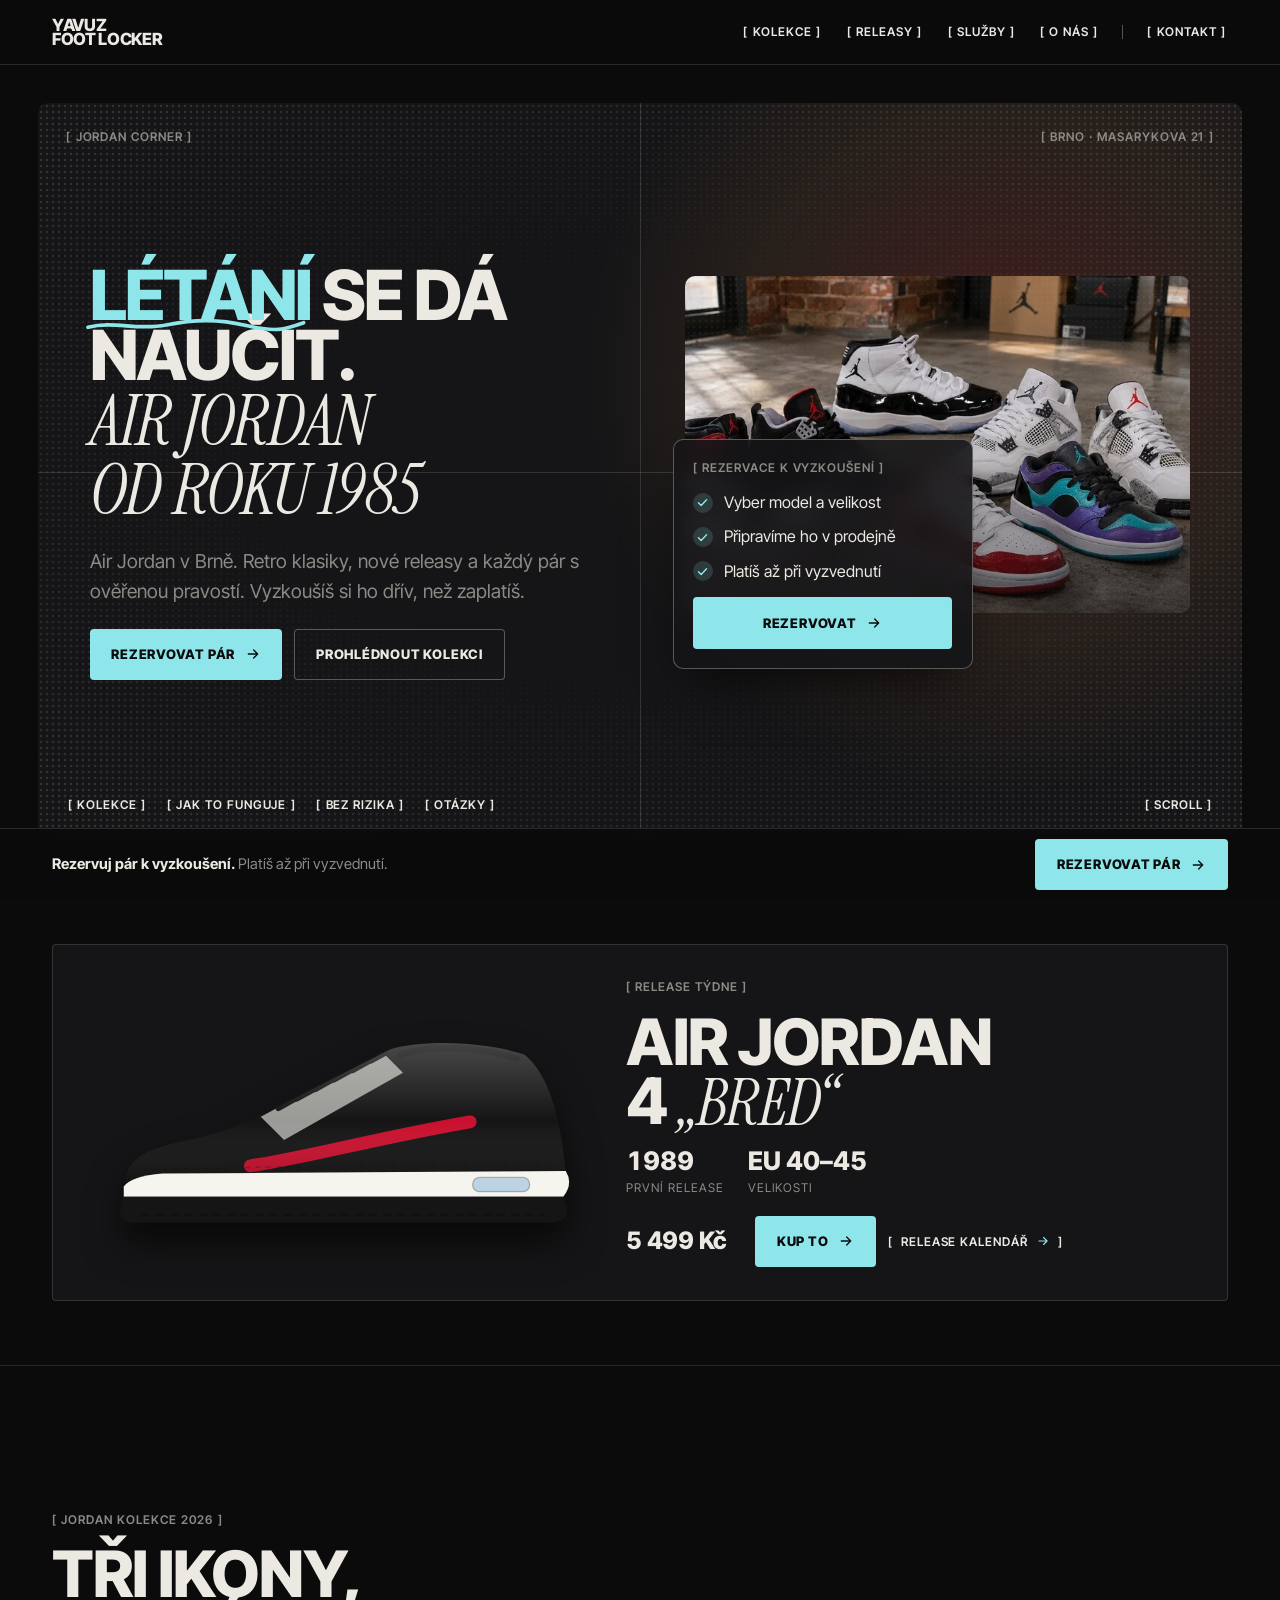
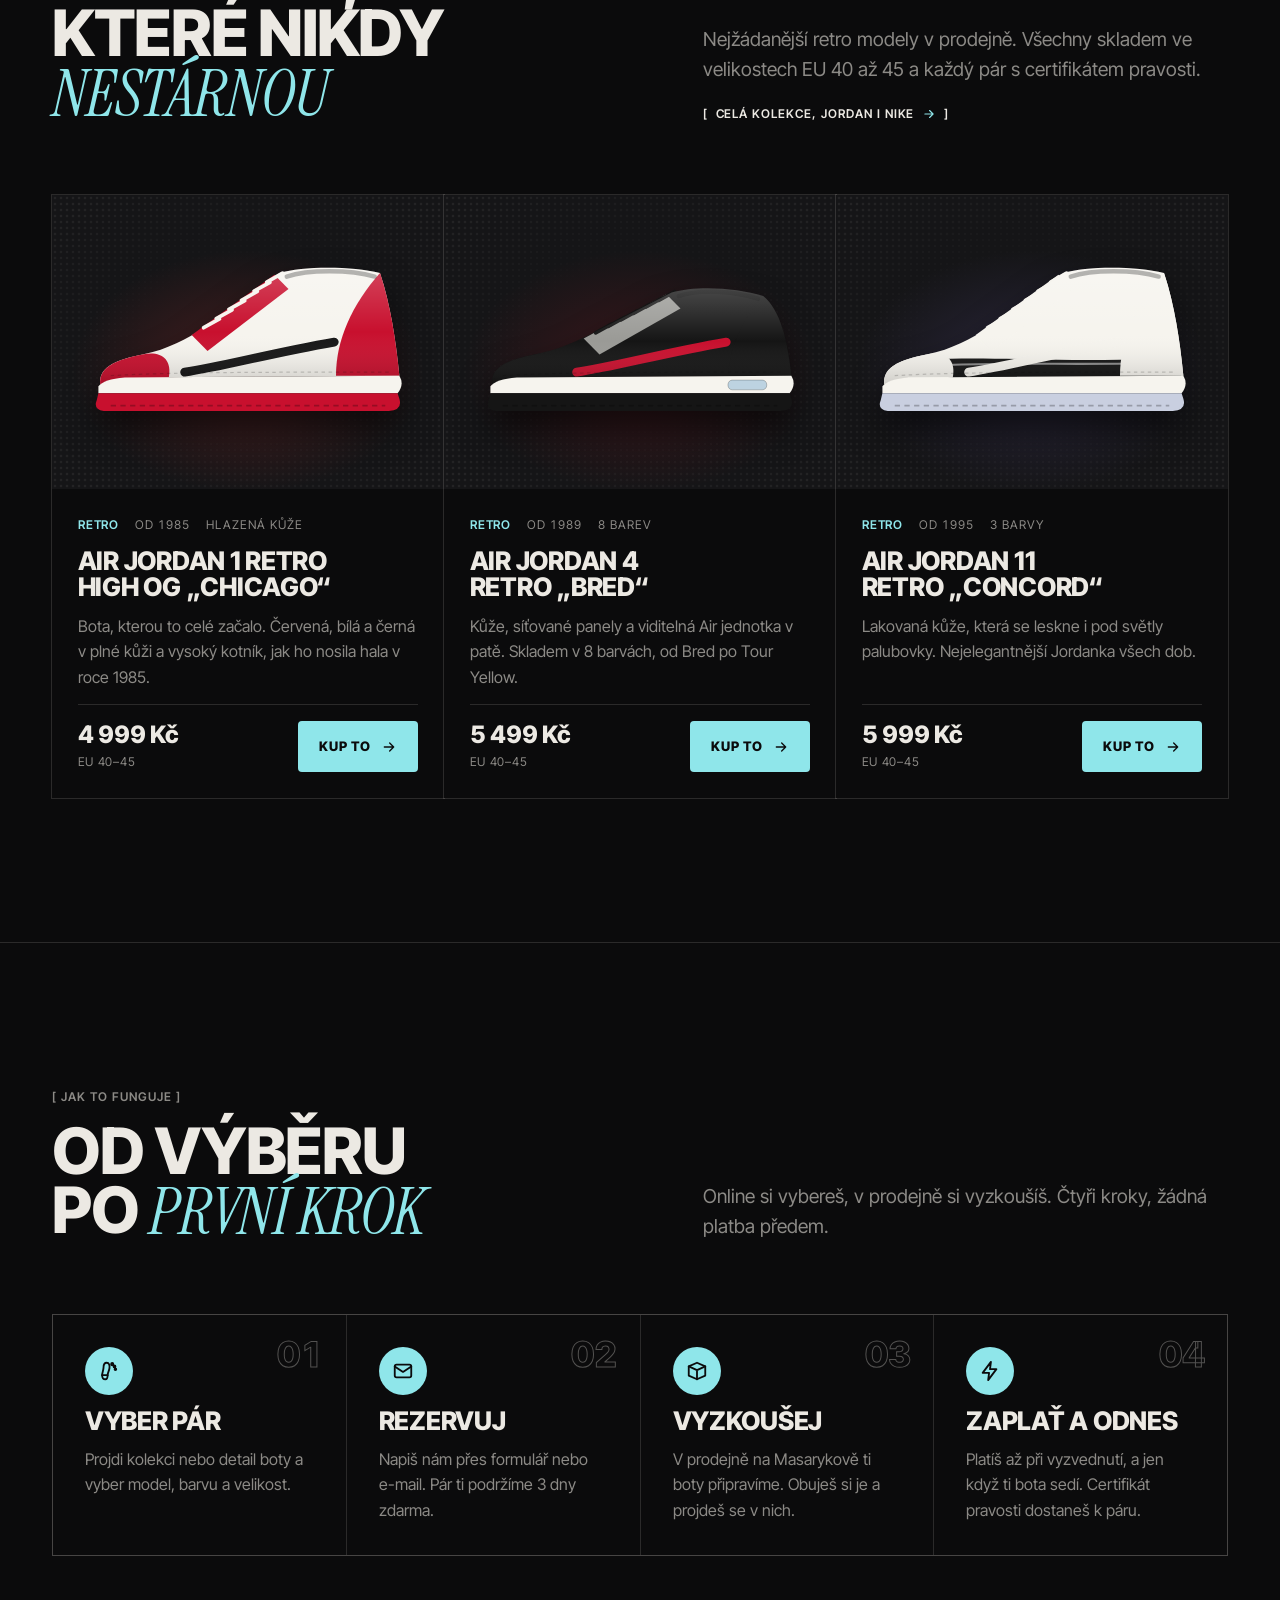
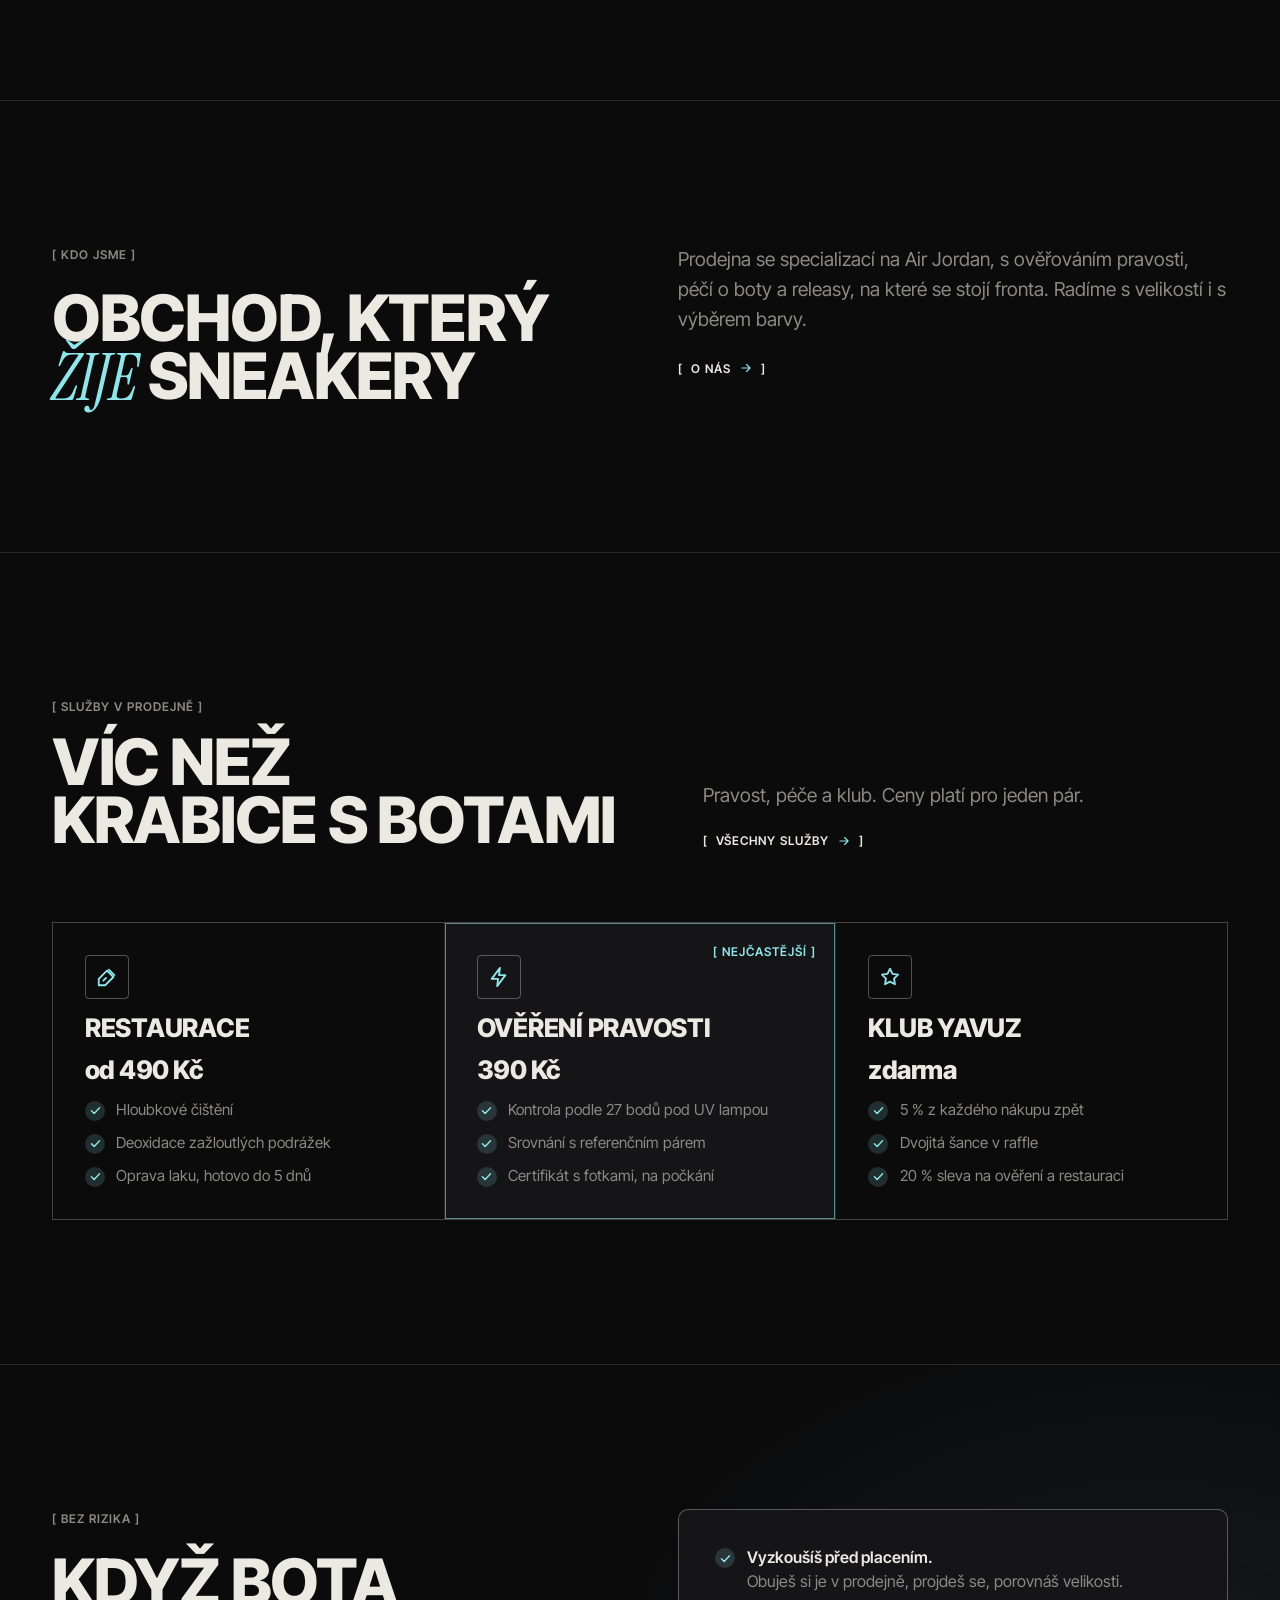
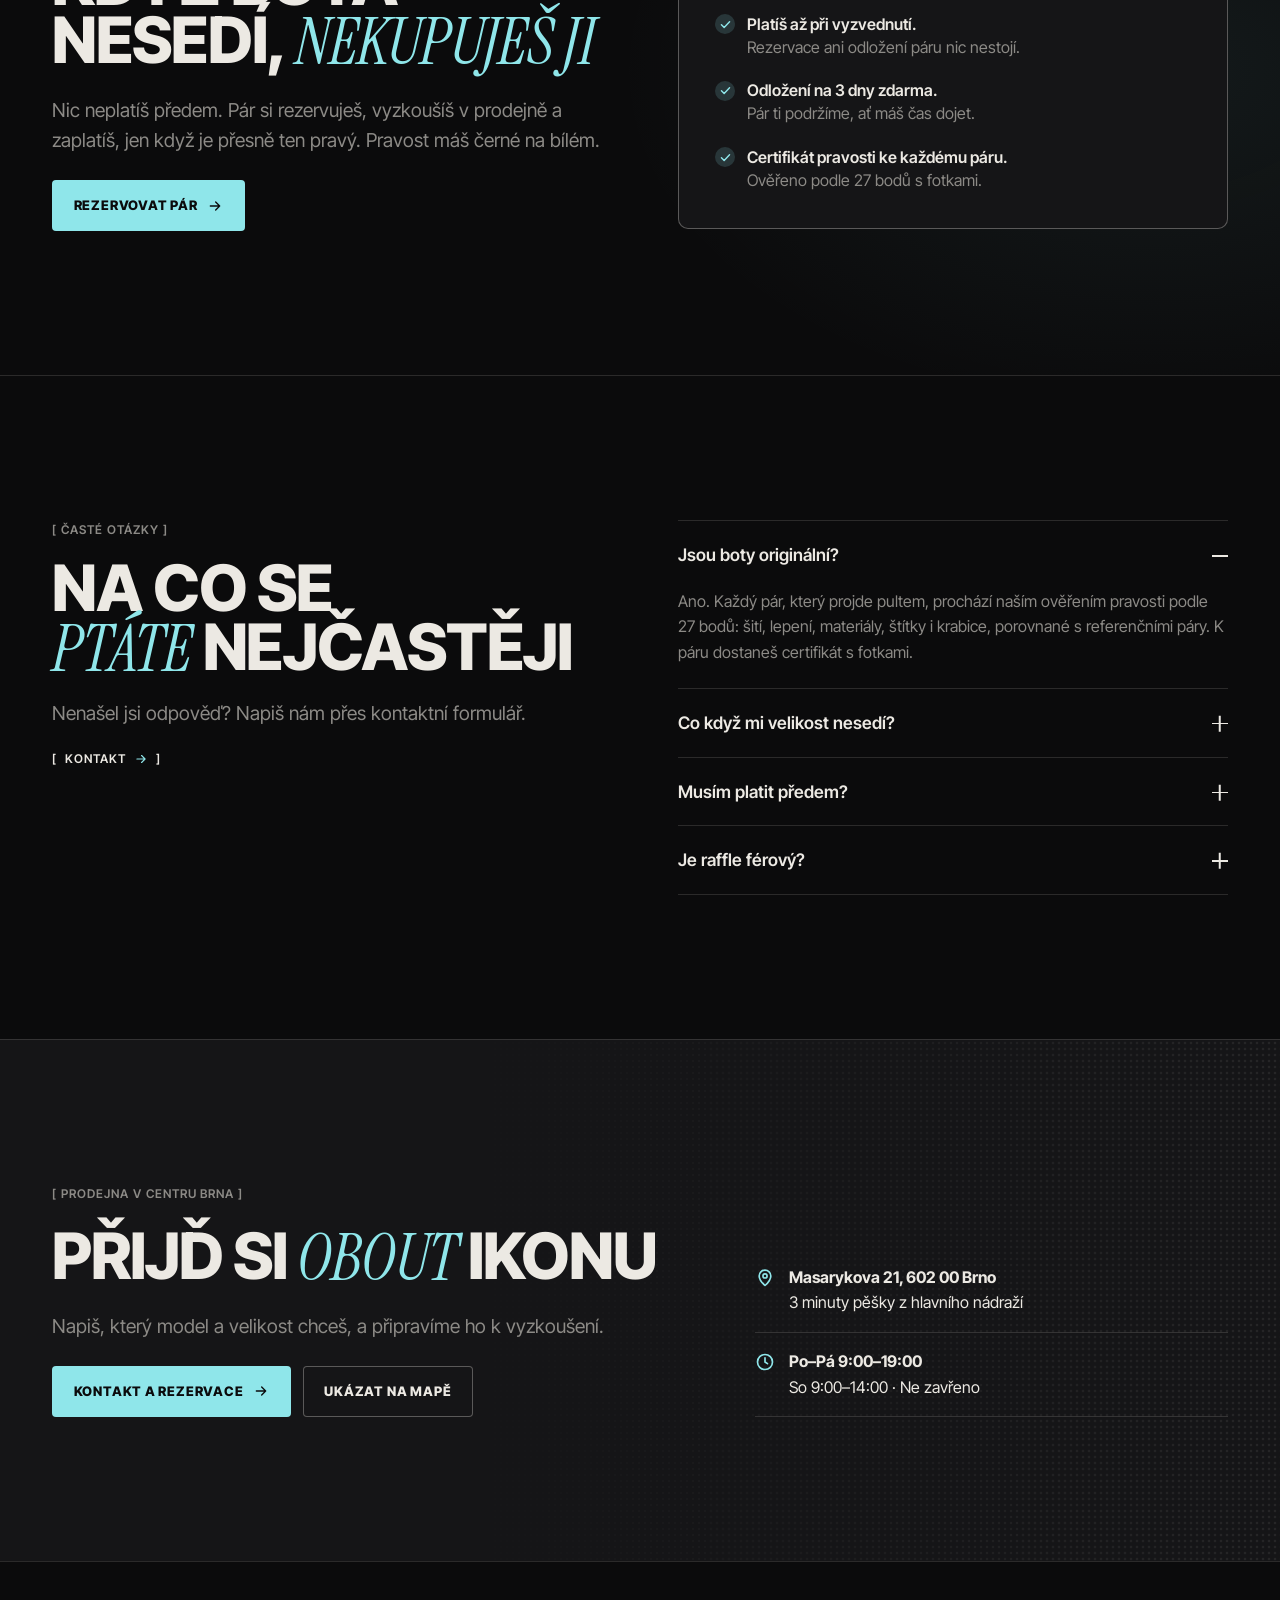
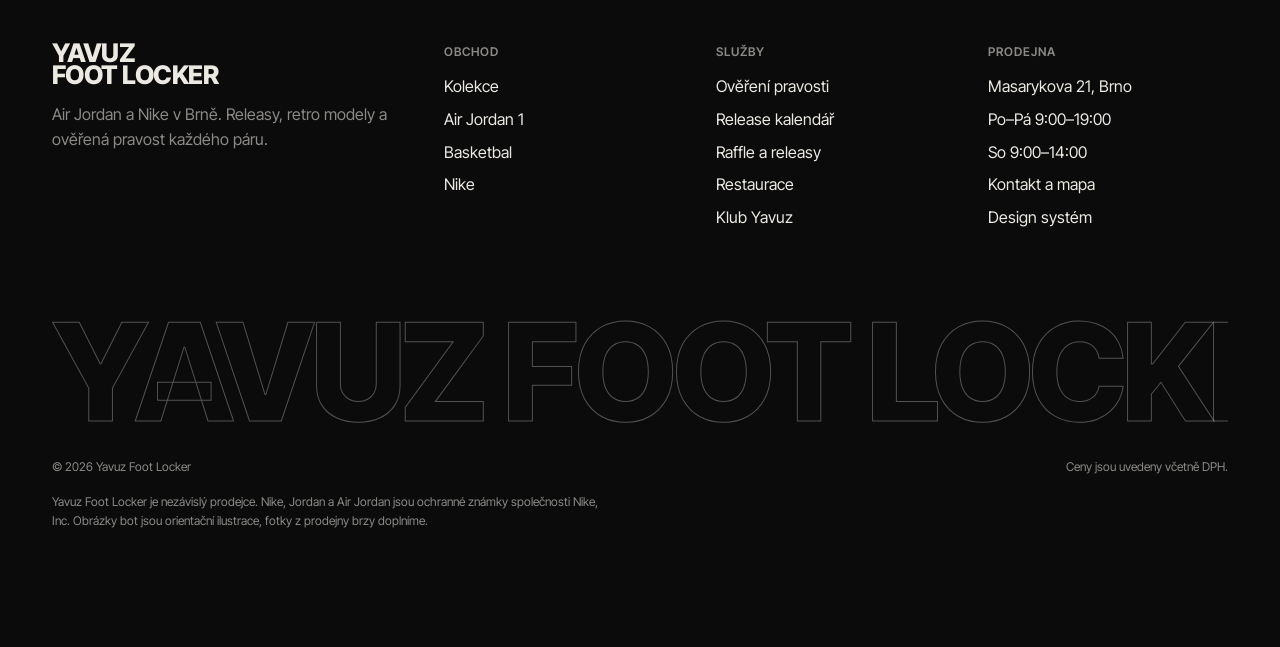
==== commit dd2bbd73: "Nová verze webu: ilustrace, AI fotka, 18 modelů, bez cizích fotek Co-Authored-By: Claude Opus 5.5 <n" ====
--- a/yavuz-foot-locker-vercel/index.html
+++ b/yavuz-foot-locker-vercel/index.html
@@ -417,6 +417,22 @@
   .book-card{left:12px}
   .cta-row p{font-size:.85rem}
 }
+/* grids with a leftover cell: hairlines on the cards instead of a filled background */
+.grid{background:transparent;gap:0;border:0}
+.grid > .card{outline:1px solid var(--line);outline-offset:-.5px}
+.sale{display:inline-block;vertical-align:middle;margin-left:.4rem;padding:.2rem .45rem;border-radius:3px;background:var(--cyan);color:var(--on-cyan);font-size:.72rem;font-weight:800;letter-spacing:.04em}
+
+/* hero photo (own AI image): cover the media box; the warm gradient behind stays as fallback */
+.hero-shot-media--photo{aspect-ratio:3/2}
+.hero-photo{position:absolute;left:0;top:-6%;width:100%;height:112%;object-fit:cover;display:block}
+.hero-shot-media--photo::before{content:"";position:absolute;inset:0;z-index:1;pointer-events:none;background:linear-gradient(180deg,transparent 55%,rgba(11,11,12,.55))}
+@supports (animation-timeline:scroll()){
+  @media (prefers-reduced-motion:no-preference){
+    .hero-photo{animation:parallax-photo linear both;animation-timeline:scroll(root);animation-range:0 700px}
+    @keyframes parallax-photo{from{transform:translate3d(0,0,0)}to{transform:translate3d(0,-36px,0)}}
+  }
+}
+.book-card{z-index:2}
 </style>
 </head>
 <body>
@@ -438,7 +454,7 @@
 <div class="hero-actions"><a class="btn btn--live" href="kontakt.html#objednavka"><span class="btn-shine" aria-hidden="true"></span><span class="btn-label">Rezervovat pár</span><svg viewBox="0 0 24 24" fill="none" stroke="currentColor" stroke-width="2" stroke-linecap="round" stroke-linejoin="round" aria-hidden="true"><path d="M5 12h14M13 6l6 6-6 6"/></svg><span class="spark" aria-hidden="true"><svg viewBox="0 0 24 24"><path d="M12 2l1.8 6.2L20 10l-6.2 1.8L12 18l-1.8-6.2L4 10l6.2-1.8z" fill="currentColor"/></svg></span></a><a class="btn btn--ghost" href="kolekce.html">Prohlédnout kolekci</a></div>
 </div>
 <figure class="hero-shot">
-<div class="hero-shot-media"><img class="hero-img" src="photos/aj1-chicago.webp" alt="Air Jordan 1 Retro High OG Chicago, boční pohled" width="1400" height="788" fetchpriority="high"></div>
+<div class="hero-shot-media hero-shot-media--photo"><img class="hero-photo" src="img/hero-store-1400.webp" srcset="img/hero-store-800.webp 800w, img/hero-store-1400.webp 1400w" sizes="(min-width:960px) 45vw, 92vw" alt="Sedm párů Air Jordan na betonové podlaze prodejny" width="1400" height="933" fetchpriority="high"></div>
 <aside class="book-card" aria-label="Rezervace k vyzkoušení">
 <p class="micro">Rezervace k vyzkoušení</p>
 <ul class="checks"><li><span class="check" aria-hidden="true"><svg viewBox="0 0 24 24" fill="none" stroke="currentColor" stroke-width="2.6" stroke-linecap="round" stroke-linejoin="round"><path d="M4.5 12.5l5 5L19.5 7"/></svg></span><span>Vyber model a velikost</span></li><li><span class="check" aria-hidden="true"><svg viewBox="0 0 24 24" fill="none" stroke="currentColor" stroke-width="2.6" stroke-linecap="round" stroke-linejoin="round"><path d="M4.5 12.5l5 5L19.5 7"/></svg></span><span>Připravíme ho v prodejně</span></li><li><span class="check" aria-hidden="true"><svg viewBox="0 0 24 24" fill="none" stroke="currentColor" stroke-width="2.6" stroke-linecap="round" stroke-linejoin="round"><path d="M4.5 12.5l5 5L19.5 7"/></svg></span><span>Platíš až při vyzvednutí</span></li></ul>
@@ -452,7 +468,7 @@
 
 <section class="section" id="release" style="padding-block:clamp(2.5rem,6vw,4rem)"><div class="wrap">
 <article class="release reveal" aria-label="Release týdne">
-<img src="photos/aj4-bred.webp" alt="Air Jordan 4 Retro Bred, boční pohled" width="1400" height="788" loading="lazy">
+<img src="illus/aj4-bred.svg" alt="Air Jordan 4 Retro Bred, ilustrace" width="1400" height="788" loading="lazy">
 <div class="release-copy"><p class="eyebrow">Release týdne</p><h2>Air Jordan 4 <em>„Bred“</em></h2>
 <ul class="specs"><li><b>1989</b><span>první release</span></li><li><b>EU 40–45</b><span>velikosti</span></li></ul>
 <div class="hero-actions" style="justify-content:flex-start"><span class="price" style="align-self:center;margin-right:1rem">5 499 Kč</span><a class="btn" href="detail.html#aj4">Kup To <svg viewBox="0 0 24 24" fill="none" stroke="currentColor" stroke-width="2" stroke-linecap="round" stroke-linejoin="round" aria-hidden="true"><path d="M5 12h14M13 6l6 6-6 6"/></svg></a><a class="more" href="releasy.html" style="align-self:center">Release kalendář <svg viewBox="0 0 24 24" fill="none" stroke="currentColor" stroke-width="2" stroke-linecap="round" stroke-linejoin="round" aria-hidden="true"><path d="M5 12h14M13 6l6 6-6 6"/></svg></a></div></div>
@@ -460,9 +476,9 @@
 
 <section class="section" id="kolekce"><div class="wrap">
 <div class="sec-head reveal"><div><p class="eyebrow">Jordan kolekce 2026</p><h2>Tři ikony, <br>které nikdy <em class="accent">nestárnou</em></h2></div>
-<div class="side"><p class="lead">Nejžádanější retro modely v prodejně. Všechny skladem ve velikostech EU 40 až 45 a každý pár s certifikátem pravosti.</p><a class="more" href="kolekce.html">Celá kolekce, 4 modely <svg viewBox="0 0 24 24" fill="none" stroke="currentColor" stroke-width="2" stroke-linecap="round" stroke-linejoin="round" aria-hidden="true"><path d="M5 12h14M13 6l6 6-6 6"/></svg></a></div></div>
+<div class="side"><p class="lead">Nejžádanější retro modely v prodejně. Všechny skladem ve velikostech EU 40 až 45 a každý pár s certifikátem pravosti.</p><a class="more" href="kolekce.html">Celá kolekce, Jordan i Nike <svg viewBox="0 0 24 24" fill="none" stroke="currentColor" stroke-width="2" stroke-linecap="round" stroke-linejoin="round" aria-hidden="true"><path d="M5 12h14M13 6l6 6-6 6"/></svg></a></div></div>
 <div class="grid"><article class="card reveal" id="aj1">
-<a href="detail.html#aj1" class="card-media" aria-label="Detail modelu Air Jordan 1 Retro High OG „Chicago“"><figure style="--tint:#E23A3A"><img src="photos/aj1-chicago.webp" alt="Air Jordan 1 Retro High OG „Chicago“, boční pohled" loading="lazy" width="1400" height="788"></figure></a>
+<a href="detail.html#aj1" class="card-media" aria-label="Detail modelu Air Jordan 1 Retro High OG „Chicago“"><figure style="--tint:#E23A3A"><img src="illus/aj1-chicago.svg" alt="Air Jordan 1 Retro High OG „Chicago“, ilustrace" loading="lazy" width="1400" height="788"></figure></a>
 <div class="card-body">
 <div class="meta"><span>Retro</span><span>od 1985</span><span>hlazená kůže</span></div>
 <h3><a href="detail.html#aj1" class="card-link">Air Jordan 1 Retro High OG „Chicago“</a></h3>
@@ -470,15 +486,15 @@
 <div class="card-foot"><div><div class="price">4 999 Kč</div><div class="sizes">EU 40–45</div></div>
 <a class="btn" href="detail.html#aj1" aria-label="Kup To: Air Jordan 1 Retro High OG „Chicago“">Kup To <svg viewBox="0 0 24 24" fill="none" stroke="currentColor" stroke-width="2" stroke-linecap="round" stroke-linejoin="round" aria-hidden="true"><path d="M5 12h14M13 6l6 6-6 6"/></svg></a></div>
 </div></article><article class="card reveal" id="aj4">
-<a href="detail.html#aj4" class="card-media" aria-label="Detail modelu Air Jordan 4 Retro „Bred“"><figure style="--tint:#B21E2B"><img src="photos/aj4-bred.webp" alt="Air Jordan 4 Retro „Bred“, boční pohled" loading="lazy" width="1400" height="788"></figure></a>
+<a href="detail.html#aj4" class="card-media" aria-label="Detail modelu Air Jordan 4 Retro „Bred“"><figure style="--tint:#B21E2B"><img src="illus/aj4-bred.svg" alt="Air Jordan 4 Retro „Bred“, ilustrace" loading="lazy" width="1400" height="788"></figure></a>
 <div class="card-body">
-<div class="meta"><span>Retro</span><span>od 1989</span><span>6 barev</span></div>
+<div class="meta"><span>Retro</span><span>od 1989</span><span>8 barev</span></div>
 <h3><a href="detail.html#aj4" class="card-link">Air Jordan 4 Retro „Bred“</a></h3>
-<p>Kůže, síťované panely a viditelná Air jednotka v patě. Skladem v 6 barvách, od Bred po White Cement.</p>
+<p>Kůže, síťované panely a viditelná Air jednotka v patě. Skladem v 8 barvách, od Bred po Tour Yellow.</p>
 <div class="card-foot"><div><div class="price">5 499 Kč</div><div class="sizes">EU 40–45</div></div>
 <a class="btn" href="detail.html#aj4" aria-label="Kup To: Air Jordan 4 Retro „Bred“">Kup To <svg viewBox="0 0 24 24" fill="none" stroke="currentColor" stroke-width="2" stroke-linecap="round" stroke-linejoin="round" aria-hidden="true"><path d="M5 12h14M13 6l6 6-6 6"/></svg></a></div>
 </div></article><article class="card reveal" id="aj11">
-<a href="detail.html#aj11" class="card-media" aria-label="Detail modelu Air Jordan 11 Retro „Concord“"><figure style="--tint:#6B5BA8"><img src="photos/aj11-concord.webp" alt="Air Jordan 11 Retro „Concord“, boční pohled" loading="lazy" width="1400" height="788"></figure></a>
+<a href="detail.html#aj11" class="card-media" aria-label="Detail modelu Air Jordan 11 Retro „Concord“"><figure style="--tint:#6B5BA8"><img src="illus/aj11-concord.svg" alt="Air Jordan 11 Retro „Concord“, ilustrace" loading="lazy" width="1400" height="788"></figure></a>
 <div class="card-body">
 <div class="meta"><span>Retro</span><span>od 1995</span><span>3 barvy</span></div>
 <h3><a href="detail.html#aj11" class="card-link">Air Jordan 11 Retro „Concord“</a></h3>
@@ -544,14 +560,14 @@
 <footer class="site-foot"><div class="wrap">
 <div class="foot-grid">
 <div><a class="brand" href="./" style="font-size:1.6rem"><span>Yavuz</span><span>Foot Locker</span></a>
-<p class="lead" style="margin-top:1rem;font-size:1rem">Specialista na Air Jordan v Brně. Releasy, retro modely a ověřená pravost každého páru.</p></div>
-<div><h4>Obchod</h4><ul><li><a href="kolekce.html">Kolekce</a></li><li><a href="kolekce.html#aj1">Air Jordan 1</a></li><li><a href="kolekce.html#basket">Basketbal</a></li><li><a href="kolekce.html#aj11">Air Jordan 11</a></li></ul></div>
+<p class="lead" style="margin-top:1rem;font-size:1rem">Air Jordan a Nike v Brně. Releasy, retro modely a ověřená pravost každého páru.</p></div>
+<div><h4>Obchod</h4><ul><li><a href="kolekce.html">Kolekce</a></li><li><a href="kolekce.html#aj1">Air Jordan 1</a></li><li><a href="kolekce.html#basket">Basketbal</a></li><li><a href="kolekce.html#nike">Nike</a></li></ul></div>
 <div><h4>Služby</h4><ul><li><a href="sluzby.html#legit">Ověření pravosti</a></li><li><a href="releasy.html">Release kalendář</a></li><li><a href="sluzby.html#raffle">Raffle a releasy</a></li><li><a href="sluzby.html#pece">Restaurace</a></li><li><a href="sluzby.html#klub">Klub Yavuz</a></li></ul></div>
 <div><h4>Prodejna</h4><ul><li>Masarykova 21, Brno</li><li>Po–Pá 9:00–19:00</li><li>So 9:00–14:00</li><li><a href="kontakt.html">Kontakt a mapa</a></li><li><a href="design-system.html">Design systém</a></li></ul></div>
 </div>
 <div class="wordmark" aria-hidden="true">Yavuz Foot Locker</div>
 <div class="legal"><span>© 2026 Yavuz Foot Locker</span><span>Ceny jsou uvedeny včetně DPH.</span></div>
-<p class="footnote">Yavuz Foot Locker je nezávislý prodejce. Nike, Jordan a Air Jordan jsou ochranné známky společnosti Nike, Inc.</p>
+<p class="footnote">Yavuz Foot Locker je nezávislý prodejce. Nike, Jordan a Air Jordan jsou ochranné známky společnosti Nike, Inc. Obrázky bot jsou orientační ilustrace, fotky z prodejny brzy doplníme.</p>
 </div></footer>
 </body>
 </html>
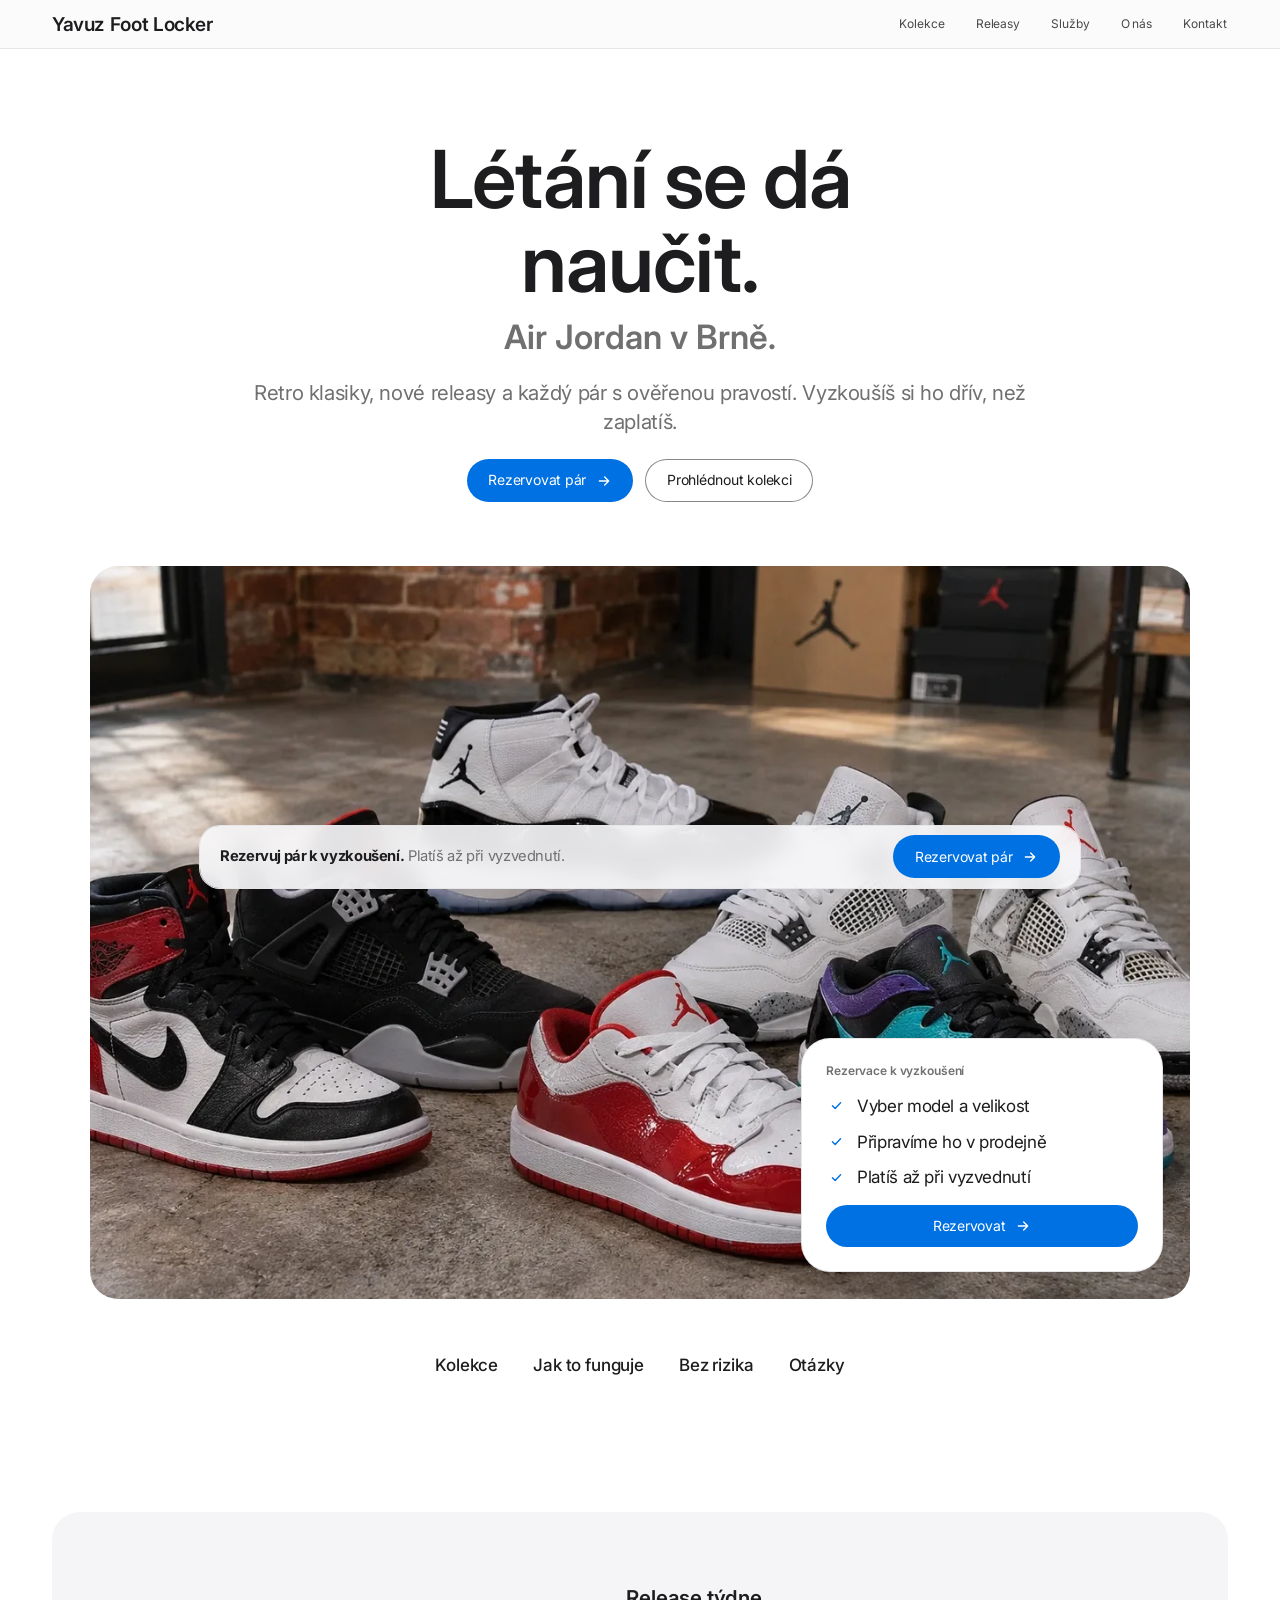
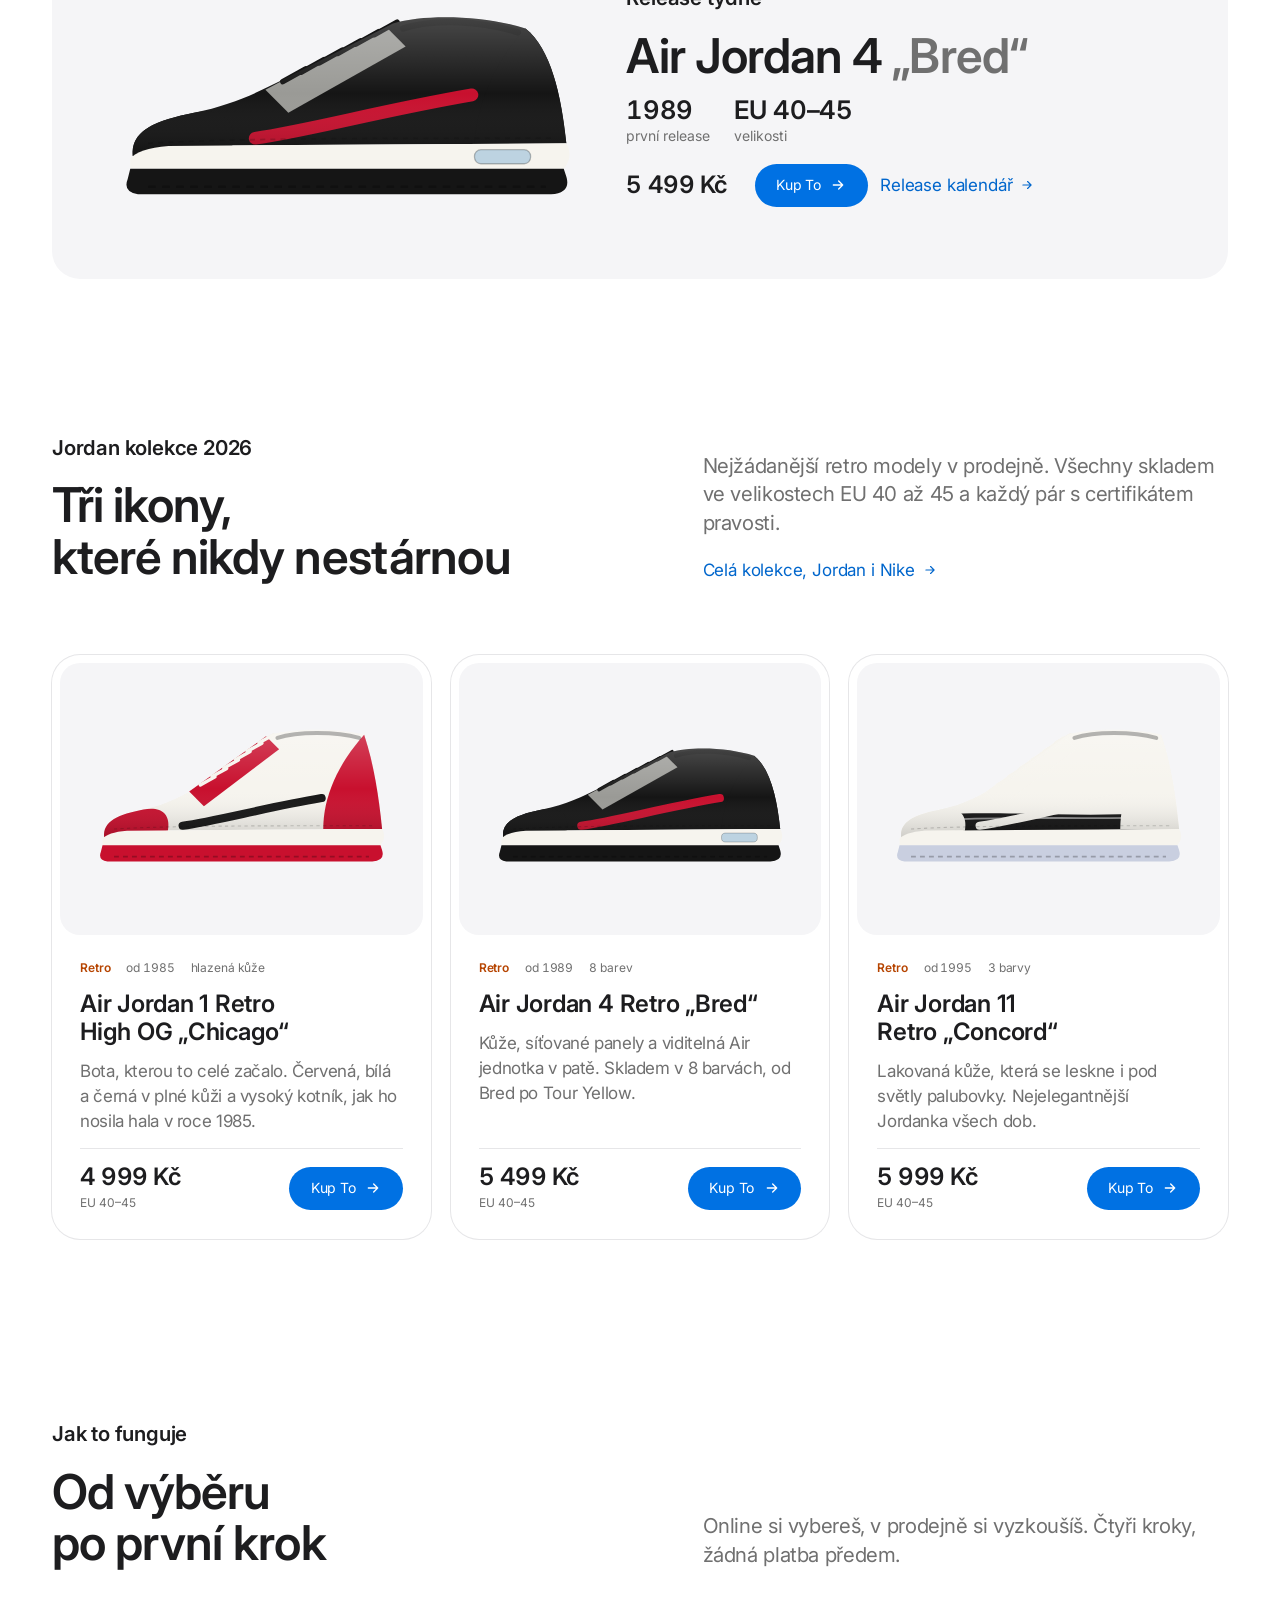
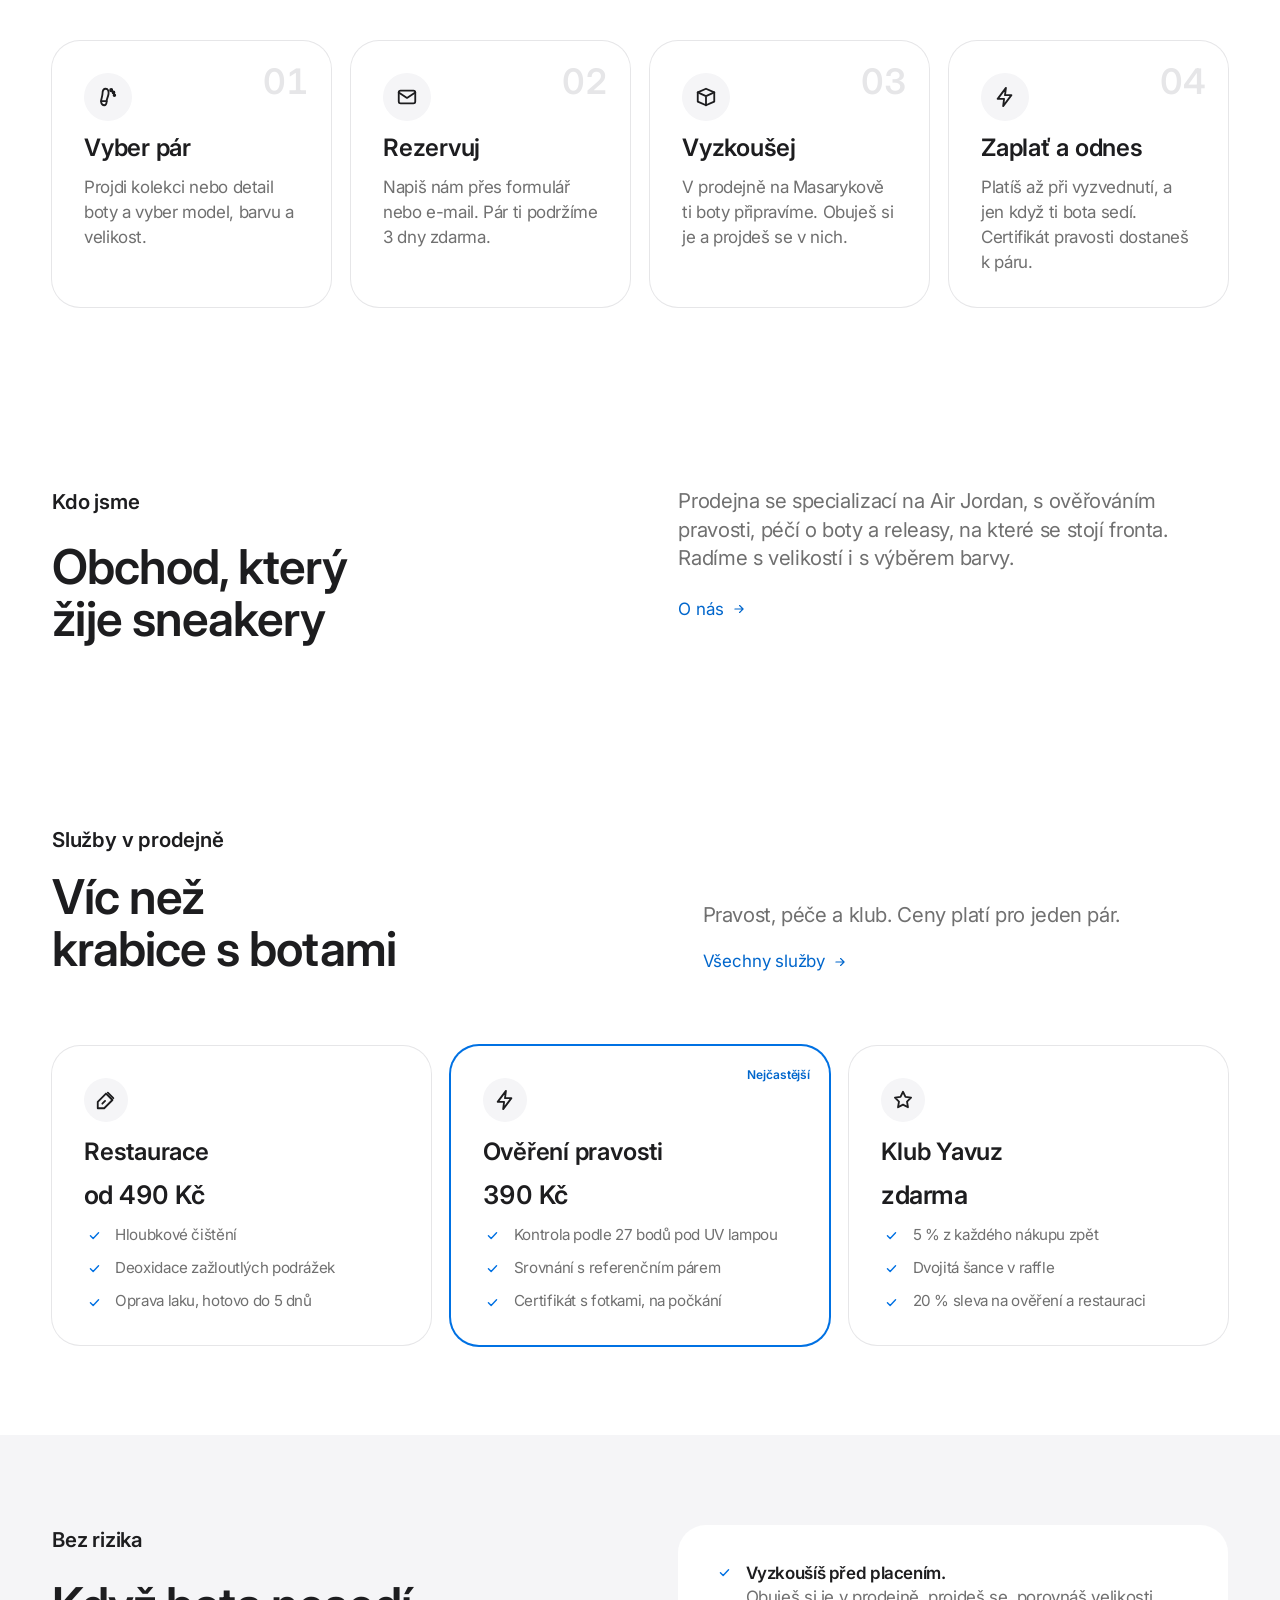
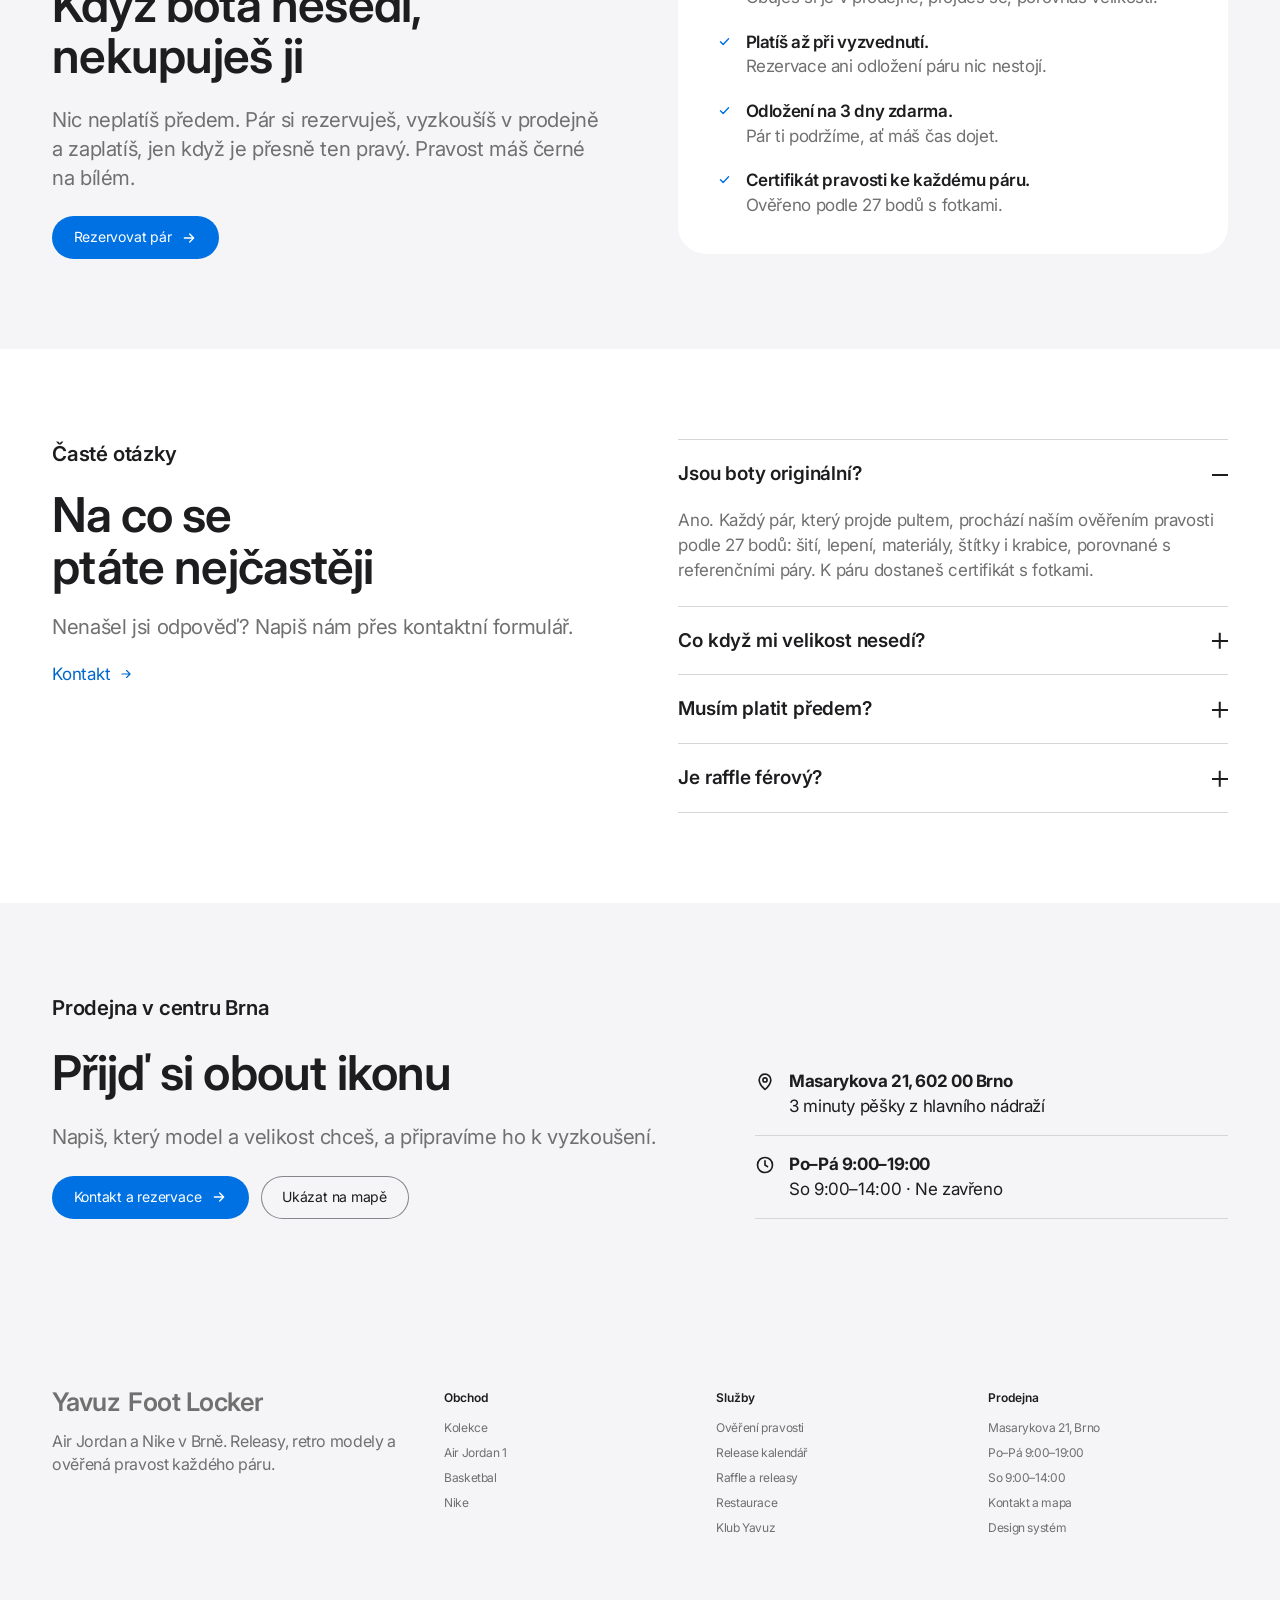
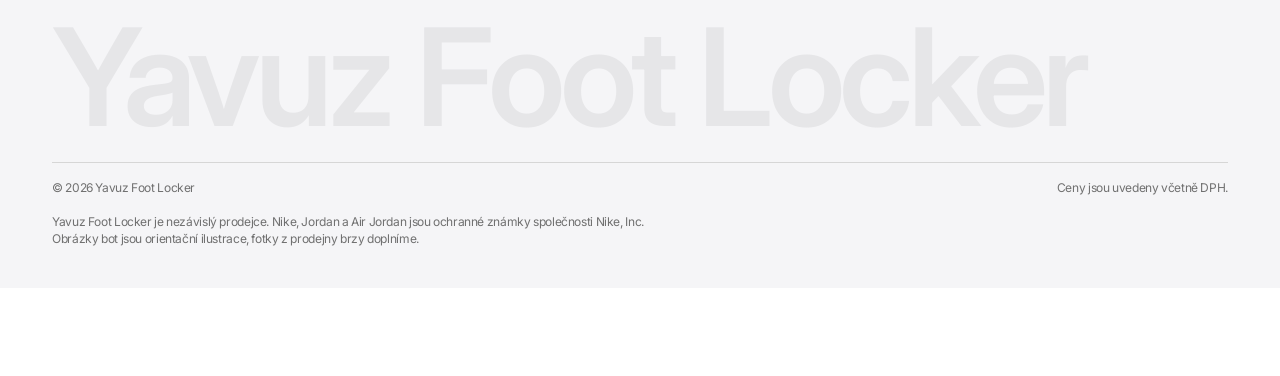
==== commit 7ed448fc: "Světlý design „Galerie“: bílé plátno, karty 28px, modré pilulky, písmo Inter Co-Authored-By: Claude " ====
--- a/yavuz-foot-locker-vercel/index.html
+++ b/yavuz-foot-locker-vercel/index.html
@@ -6,39 +6,43 @@
 <title>Yavuz Foot Locker</title>
 <meta name="claude:viewport-fit-sides" content="cover">
 <meta name="description" content="Yavuz Foot Locker – značková sportovní obuv v Brně.">
-<link rel="preconnect" href="https://fonts.googleapis.com"><link rel="preconnect" href="https://fonts.gstatic.com" crossorigin><link rel="stylesheet" href="https://fonts.googleapis.com/css2?family=Inter+Tight:wght@400;600;800&family=Instrument+Serif:ital@0;1&display=swap">
-<style>/* Yavuz Foot Locker — design system "Cinema Corner".
+<link rel="preconnect" href="https://fonts.googleapis.com"><link rel="preconnect" href="https://fonts.gstatic.com" crossorigin><link rel="stylesheet" href="https://fonts.googleapis.com/css2?family=Inter:wght@400;500;600&display=swap">
+<style>/* Yavuz Foot Locker — design system "Galerie" (was "Cinema Corner").
    Layout: a dark page; heroes sit inside a framed screen (frame + halftone + crosshair), micro navigation in
    [ brackets ] pinned to corners, content on a centred 1240px track with one section rhythm. Single dark theme by design. */
 :root{
-  color-scheme:dark;
-  /* colour */
-  --ink:#0B0B0C;       /* page */
-  --carbon:#151517;    /* frame, surfaces */
-  --graphite:#1F1F22;  /* cards, fields */
-  --bone:#ECE9E3;      /* text */
-  --ash:#8C8A86;       /* muted text */
-  --line:rgba(236,233,227,.14);
-  --line-strong:rgba(236,233,227,.32);
-  --cyan:#8FE6EA;      /* the one accent */
-  --on-cyan:#0B0B0C;
-  --shadow:rgba(0,0,0,.6);
-  /* aliases kept for older markup (map, inline styles) */
-  --paper:var(--graphite); --mute:var(--ash); --accent:var(--cyan); --accent-ink:var(--cyan); --stone:var(--ink);
+  color-scheme:light;
+  /* colour: a white gallery; one blue for links and compact CTAs */
+  --ink:#ffffff;       /* page (Gallery White) */
+  --carbon:#f5f5f7;    /* bands, footer, media stages (Studio Mist) */
+  --graphite:#ffffff;  /* cards, fields */
+  --frost:#fafafc;     /* floating bars */
+  --control:#e6e6e8;   /* thin edges, subdued fills */
+  --bone:#1d1d1f;      /* text (Ink) */
+  --ash:#707070;       /* muted text (Slate) */
+  --steel:#86868b;     /* outlines */
+  --line:#d6d6d6;
+  --line-strong:#86868b;
+  --cyan:#0071e3;      /* filled conversion pills */
+  --on-cyan:#ffffff;
+  --link:#0066cc;      /* inline links */
+  --launch:#b64400;    /* sale / launch labels */
+  --shadow:transparent;
+  --paper:var(--graphite); --mute:var(--ash); --accent:var(--cyan); --accent-ink:var(--link); --stone:var(--carbon);
   /* type */
-  --sans:"Inter Tight","Inter","Helvetica Neue",Arial,sans-serif;
-  --serif:"Instrument Serif","Times New Roman",Georgia,serif;
-  --fs-display:clamp(2.6rem,7.2vw,6.2rem);
-  --fs-h2:clamp(2.2rem,5vw,4rem);
-  --fs-h3:clamp(1.3rem,2.2vw,1.6rem);
-  --fs-lead:clamp(1.05rem,1.5vw,1.2rem);
+  --sans:"Inter","Helvetica Neue",Arial,sans-serif;
+  --serif:var(--sans);
+  --fs-display:clamp(2.6rem,7vw,5rem);
+  --fs-h2:clamp(2rem,4.4vw,3rem);
+  --fs-h3:clamp(1.2rem,2vw,1.5rem);
+  --fs-lead:clamp(1.0625rem,1.6vw,1.3125rem);
   --fs-micro:.75rem;
   /* space & shape */
-  --section:clamp(5rem,12vw,9rem);
+  --section:clamp(4rem,9vw,5.625rem);
   --frame:clamp(12px,3vw,40px);
   --track:1240px;
-  --r:4px; --r-frame:10px;
-  --halftone:radial-gradient(rgba(236,233,227,.2) 1px,transparent 1.7px) 0 0/6px 6px;
+  --r:9999px; --r-frame:28px; --r-card:28px; --r-nav:20px; --r-field:12px;
+  --halftone:none;
 }
 
 *,*::before,*::after{box-sizing:border-box}
@@ -433,9 +437,175 @@
   }
 }
 .book-card{z-index:2}
+
+/* =====================================================================
+   GALERIE — light gallery layer. Overrides the older dark rules above:
+   white canvas, #f5f5f7 bands, white 28px cards without shadows,
+   blue only for links and compact pills, no gradients, no halftone.
+   ===================================================================== */
+body{background:var(--ink);color:var(--bone);font-size:1.0625rem;line-height:1.47;letter-spacing:-.022em;text-rendering:optimizeLegibility}
+body::before{background:var(--ink)}
+a{color:inherit}
+:focus-visible{outline:2px solid var(--cyan);outline-offset:3px;border-radius:6px}
+.section + .section{border-top:0}
+.skip:focus{border-radius:9999px}
+
+/* type: semibold, sentence case, tight tracking */
+h1,h2,h3{font-weight:600;text-transform:none;letter-spacing:-.015em;line-height:1.08}
+h2{letter-spacing:-.02em}
+h3{line-height:1.17;letter-spacing:-.01em}
+.display{font-weight:600;line-height:1.05;letter-spacing:-.015em}
+.serif,h1 em,h2 em,.display .serif{font-family:var(--sans);font-style:normal;font-weight:600;text-transform:none;letter-spacing:-.015em;color:var(--ash)}
+.display .serif{display:block;font-size:.42em;line-height:1.2;margin-top:.35em;letter-spacing:0}
+.accent,.hl{color:inherit}
+.eyebrow,.micro{font-size:.75rem;font-weight:600;letter-spacing:-.01em;text-transform:none;color:var(--ash)}
+.eyebrow::before,.micro::before,.eyebrow::after,.micro::after{content:none}
+.eyebrow{font-size:clamp(1.0625rem,1.6vw,1.3125rem);color:var(--bone)}
+.lead{color:var(--ash);line-height:1.4}
+.scribble{display:none}
+
+/* links instead of brackets */
+.bracket,.more,.chips a{letter-spacing:-.01em;text-transform:none;font-weight:400}
+.bracket::before,.bracket::after,.more::before,.more::after,.chips a::before,.chips a::after{content:none}
+.bracket{font-size:.75rem;color:var(--bone);opacity:.8}
+.bracket:hover{color:var(--bone);opacity:1}
+.bracket[aria-current="page"]{color:var(--bone);opacity:1;font-weight:600}
+.more{font-size:1.0625rem;color:var(--link)}
+.more svg{color:currentColor}
+.more:hover{color:var(--link);text-decoration:underline}
+.chips{gap:.5rem}
+.chips a{font-size:.875rem;color:var(--bone);padding:.45rem 1rem;border-radius:9999px;box-shadow:inset 0 0 0 1px var(--steel)}
+.chips a:hover{color:var(--bone);background:var(--carbon)}
+.chips a.on{background:var(--bone);color:#fff;box-shadow:none}
+
+/* header: compact white bar */
+.site-head{background:color-mix(in srgb,var(--frost) 82%,transparent);border-bottom:1px solid var(--control)}
+.head-row{min-height:48px}
+.brand{font-weight:600;text-transform:none;letter-spacing:-.02em;line-height:1;font-size:1.1875rem}
+.brand span{display:inline}
+.brand span + span{margin-left:.3em}
+.nav{gap:1.75rem}
+.nav .sep{display:none}
+.menu-panel{background:var(--frost);border:1px solid var(--control);border-radius:var(--r-nav);padding:.75rem 1.25rem}
+.menu-panel .bracket{font-size:1.0625rem;padding:.5rem 0}
+
+/* buttons: blue pill + outlined pill */
+.btn{font-weight:400;font-size:.875rem;letter-spacing:-.016em;text-transform:none;padding:.7rem 1.35rem;border-radius:9999px;background:var(--cyan);color:#fff}
+.btn:hover{transform:translateY(-1px)}
+.btn--ghost{background:transparent;color:var(--bone);box-shadow:inset 0 0 0 1px var(--steel)}
+.btn--live::after,.btn-shine,.spark{display:none}
+
+/* hero: white stage, no frame chrome */
+.frame-hero{padding:0}
+.frame{background:var(--ink);border-radius:0;overflow:visible;min-height:0;padding:clamp(3.5rem,8vw,5.5rem) 16px clamp(2.5rem,6vw,4rem)}
+.frame::before,.frame::after,.frame-media::after,.frame-glow{display:none}
+.frame-hero--page .frame{padding-block:clamp(3.5rem,8vw,5.5rem) clamp(1.5rem,4vw,2.5rem)}
+.corner{display:none}
+.frame-copy{gap:1.1rem}
+.frame-media img{filter:none;opacity:.12}
+.hero-split{max-width:var(--track);margin-inline:auto;grid-template-columns:1fr!important;justify-items:center;text-align:center}
+.hero-text{justify-items:center}
+.hero-text .display{text-align:center}
+.hero-text .hero-actions{justify-content:center}
+.frame--split{padding-inline:max(16px,env(safe-area-inset-left,0px))}
+.frame--split .display{font-size:clamp(2.6rem,7vw,5rem)}
+.hero-shot{width:100%;max-width:1100px;padding-bottom:0}
+.hero-shot-media{border-radius:var(--r-card);background:var(--carbon)}
+.hero-shot-media::after,.hero-shot-media--photo::before{display:none}
+.hero-img{filter:none}
+.book-card{position:relative;left:auto;bottom:auto;margin:-2.5rem auto 0;width:min(360px,calc(100% - 32px));text-align:left;
+  background:var(--ink);border:0;border-radius:var(--r-card);box-shadow:0 0 0 1px var(--control);
+  -webkit-backdrop-filter:none;backdrop-filter:none;padding:1.4rem 1.5rem 1.5rem}
+@media (min-width:860px){.book-card{position:absolute;right:28px;left:auto;bottom:28px;margin:0}}
+.book-card .btn{justify-self:stretch}
+@media (max-width:700px){.book-card{left:auto}}
+
+/* release + cards: white cards on mist bands */
+.release{border:0;border-radius:var(--r-card);background:var(--carbon);padding:clamp(1.5rem,4vw,2.5rem)}
+.release img{filter:none}
+.release .specs b{font-weight:600}
+.release .specs span{letter-spacing:0;text-transform:none;font-size:.875rem}
+.grid,.features,.steps,.stats,.ds-grid{gap:20px;background:transparent;border:0}
+.grid > .card{outline:0}
+.card,.feature,.step,.stat,.swatch{background:var(--ink);border-radius:var(--r-card);overflow:hidden;box-shadow:0 0 0 1px var(--control)}
+.card:hover,.feature:hover,.step:hover{background:var(--ink);transform:translateY(-4px)}
+.card figure{background:var(--carbon);border-radius:20px;margin:8px 8px 0}
+.card figure::before{display:none}
+.card figure img{filter:none}
+.card-body{padding:1.5rem 1.75rem 1.75rem}
+.meta{letter-spacing:-.01em;text-transform:none;font-size:.75rem}
+.meta span:first-child{color:var(--launch)}
+.card-link:hover{color:var(--link)}
+.card-foot{border-top:1px solid var(--control)}
+.price,.tier-price,.stat b,.timeline b{font-weight:600;letter-spacing:-.02em}
+.sizes{letter-spacing:0}
+.sale{background:none;color:var(--launch);padding:0;font-size:.75rem;font-weight:600;letter-spacing:-.01em;border-radius:0}
+.feature .ico{border:0;border-radius:50%;background:var(--carbon);color:var(--bone)}
+.feature .tag{letter-spacing:-.01em;text-transform:none;color:var(--link);font-weight:400;font-size:.875rem}
+.timeline b{color:var(--bone)}
+
+/* bands alternate white / mist */
+.band,.guarantee{background:var(--carbon)}
+.band::before{display:none}
+.facts svg{color:var(--bone)}
+.facts li,.timeline,.timeline li{border-color:var(--line)}
+.quote{font-family:var(--sans);font-style:normal;font-weight:600;letter-spacing:-.02em;line-height:1.1}
+.quote-by,th{letter-spacing:0;text-transform:none}
+.table-wrap{border:0;border-radius:var(--r-card);box-shadow:0 0 0 1px var(--control);background:var(--ink)}
+
+/* forms */
+.form{background:var(--carbon);border:0;border-radius:var(--r-card)}
+.field label{letter-spacing:0;text-transform:none;font-size:.875rem;color:var(--bone)}
+.field input,.field select,.field textarea{background:var(--ink);border:1px solid var(--steel);border-radius:var(--r-field)}
+.field input:focus,.field select:focus,.field textarea:focus{border-color:var(--cyan)}
+.sent{border-radius:var(--r-field)}
+.map{border:0;border-radius:var(--r-card);background:var(--carbon)}
+
+/* how it works, tiers, guarantee */
+.step-ico{background:var(--carbon);color:var(--bone);animation:none}
+.step-no{font-weight:600;color:var(--control);-webkit-text-stroke:0}
+.check{background:transparent;color:var(--cyan)}
+.tier--featured{background:var(--ink);box-shadow:0 0 0 2px var(--cyan);animation:none!important}
+.tier-flag{color:var(--link);font-size:.75rem}
+.guarantee-card{border:0;border-radius:var(--r-card);background:var(--ink)}
+
+/* faq */
+.faq,.faq-item{border-color:var(--line)}
+.faq-item summary{font-weight:600;font-size:1.1875rem;letter-spacing:-.01em}
+.faq-item summary:hover{color:var(--link)}
+
+/* sticky cta: floating frost capsule */
+.cta-bar{left:12px;right:12px;bottom:calc(12px + env(safe-area-inset-bottom,0px));padding-bottom:0;border:0;border-radius:var(--r-nav);
+  background:color-mix(in srgb,var(--frost) 90%,transparent);box-shadow:0 0 0 1px var(--control);max-width:880px;margin-inline:auto}
+.cta-row{min-height:60px;padding-inline:20px}
+body:has(.cta-bar){padding-bottom:calc(88px + env(safe-area-inset-bottom,0px))}
+
+/* footer */
+.site-foot{background:var(--carbon);border-top:0;font-size:.75rem;color:var(--ash)}
+.site-foot a{color:var(--ash)}
+.site-foot a:hover{color:var(--bone);text-decoration:underline}
+.foot-grid h4{letter-spacing:0;text-transform:none;color:var(--bone)}
+.foot-grid a:hover{color:var(--bone)}
+.wordmark{font-weight:600;text-transform:none;letter-spacing:-.04em;color:var(--control);-webkit-text-stroke:0}
+.legal{border-top:1px solid var(--line);padding-top:1rem}
+
+/* design-system page */
+.swatch i{border-radius:18px;border:1px solid var(--control)}
+.ds-row{border-color:var(--line)}
+.ds-row > span:first-child{letter-spacing:0;text-transform:none;font-size:.875rem}
+.ds-space i{background:var(--cyan);border-radius:6px}
+.ds-halftone{display:none}
+.scroll-progress{background:var(--cyan)}
+.ds-grid{grid-template-columns:repeat(auto-fill,minmax(200px,1fr))}
+.swatch{padding:8px 8px 1.25rem}
+.swatch b,.swatch code,.swatch .lead{padding-inline:.75rem}
+.frame-hero .frame > .hero-index{display:flex;position:static;justify-content:center;flex-wrap:wrap;gap:.5rem 2rem;margin-top:clamp(2rem,5vw,3rem)}
+.hero-index .bracket{font-size:1.0625rem;font-weight:500;opacity:1}
+.hero-index .bracket:hover{color:var(--link)}
+.frame{display:block}
+.frame--split .hero-split{display:grid}
+.frame-copy{margin-inline:auto}
 </style>
-</head>
-<body>
 <a class="skip" href="#obsah">Přeskočit na obsah</a>
 <header class="site-head"><div class="wrap head-row">
 <a class="brand" href="./" aria-label="Yavuz Foot Locker, úvod"><span>Yavuz</span><span>Foot Locker</span></a>
@@ -449,12 +619,12 @@
 <span class="corner tl micro">Jordan Corner</span><span class="corner tr micro">Brno · Masarykova 21</span>
 <div class="hero-split">
 <div class="hero-text">
-<h1 class="display"><span><span class="hl scribbled">Létání<svg class="scribble" viewBox="0 0 300 24" preserveAspectRatio="none" aria-hidden="true"><path d="M4 15 C 40 6, 70 20, 110 12 S 180 4, 220 13 S 270 18, 296 9" fill="none" stroke="currentColor" stroke-width="5" stroke-linecap="round"/></svg></span> se dá</span><span>naučit.</span><span class="serif">Air Jordan od roku 1985</span></h1>
-<p class="lead">Air Jordan v Brně. Retro klasiky, nové releasy a každý pár s ověřenou pravostí. Vyzkoušíš si ho dřív, než zaplatíš.</p>
+<h1 class="display"><span><span class="hl scribbled">Létání<svg class="scribble" viewBox="0 0 300 24" preserveAspectRatio="none" aria-hidden="true"><path d="M4 15 C 40 6, 70 20, 110 12 S 180 4, 220 13 S 270 18, 296 9" fill="none" stroke="currentColor" stroke-width="5" stroke-linecap="round"/></svg></span> se dá</span><span>naučit.</span><span class="serif">Air Jordan v Brně.</span></h1>
+<p class="lead">Retro klasiky, nové releasy a každý pár s ověřenou pravostí. Vyzkoušíš si ho dřív, než zaplatíš.</p>
 <div class="hero-actions"><a class="btn btn--live" href="kontakt.html#objednavka"><span class="btn-shine" aria-hidden="true"></span><span class="btn-label">Rezervovat pár</span><svg viewBox="0 0 24 24" fill="none" stroke="currentColor" stroke-width="2" stroke-linecap="round" stroke-linejoin="round" aria-hidden="true"><path d="M5 12h14M13 6l6 6-6 6"/></svg><span class="spark" aria-hidden="true"><svg viewBox="0 0 24 24"><path d="M12 2l1.8 6.2L20 10l-6.2 1.8L12 18l-1.8-6.2L4 10l6.2-1.8z" fill="currentColor"/></svg></span></a><a class="btn btn--ghost" href="kolekce.html">Prohlédnout kolekci</a></div>
 </div>
 <figure class="hero-shot">
-<div class="hero-shot-media hero-shot-media--photo"><img class="hero-photo" src="img/hero-store-1400.webp" srcset="img/hero-store-800.webp 800w, img/hero-store-1400.webp 1400w" sizes="(min-width:960px) 45vw, 92vw" alt="Sedm párů Air Jordan na betonové podlaze prodejny" width="1400" height="933" fetchpriority="high"></div>
+<div class="hero-shot-media hero-shot-media--photo"><img class="hero-photo" src="img/hero-store-1400.webp" srcset="img/hero-store-800.webp 800w, img/hero-store-1400.webp 1400w" sizes="(min-width:1140px) 1100px, 94vw" alt="Sedm párů Air Jordan na betonové podlaze prodejny" width="1400" height="933" fetchpriority="high"></div>
 <aside class="book-card" aria-label="Rezervace k vyzkoušení">
 <p class="micro">Rezervace k vyzkoušení</p>
 <ul class="checks"><li><span class="check" aria-hidden="true"><svg viewBox="0 0 24 24" fill="none" stroke="currentColor" stroke-width="2.6" stroke-linecap="round" stroke-linejoin="round"><path d="M4.5 12.5l5 5L19.5 7"/></svg></span><span>Vyber model a velikost</span></li><li><span class="check" aria-hidden="true"><svg viewBox="0 0 24 24" fill="none" stroke="currentColor" stroke-width="2.6" stroke-linecap="round" stroke-linejoin="round"><path d="M4.5 12.5l5 5L19.5 7"/></svg></span><span>Připravíme ho v prodejně</span></li><li><span class="check" aria-hidden="true"><svg viewBox="0 0 24 24" fill="none" stroke="currentColor" stroke-width="2.6" stroke-linecap="round" stroke-linejoin="round"><path d="M4.5 12.5l5 5L19.5 7"/></svg></span><span>Platíš až při vyzvednutí</span></li></ul>
@@ -569,5 +739,5 @@
 <div class="legal"><span>© 2026 Yavuz Foot Locker</span><span>Ceny jsou uvedeny včetně DPH.</span></div>
 <p class="footnote">Yavuz Foot Locker je nezávislý prodejce. Nike, Jordan a Air Jordan jsou ochranné známky společnosti Nike, Inc. Obrázky bot jsou orientační ilustrace, fotky z prodejny brzy doplníme.</p>
 </div></footer>
-</body>
+
 </html>
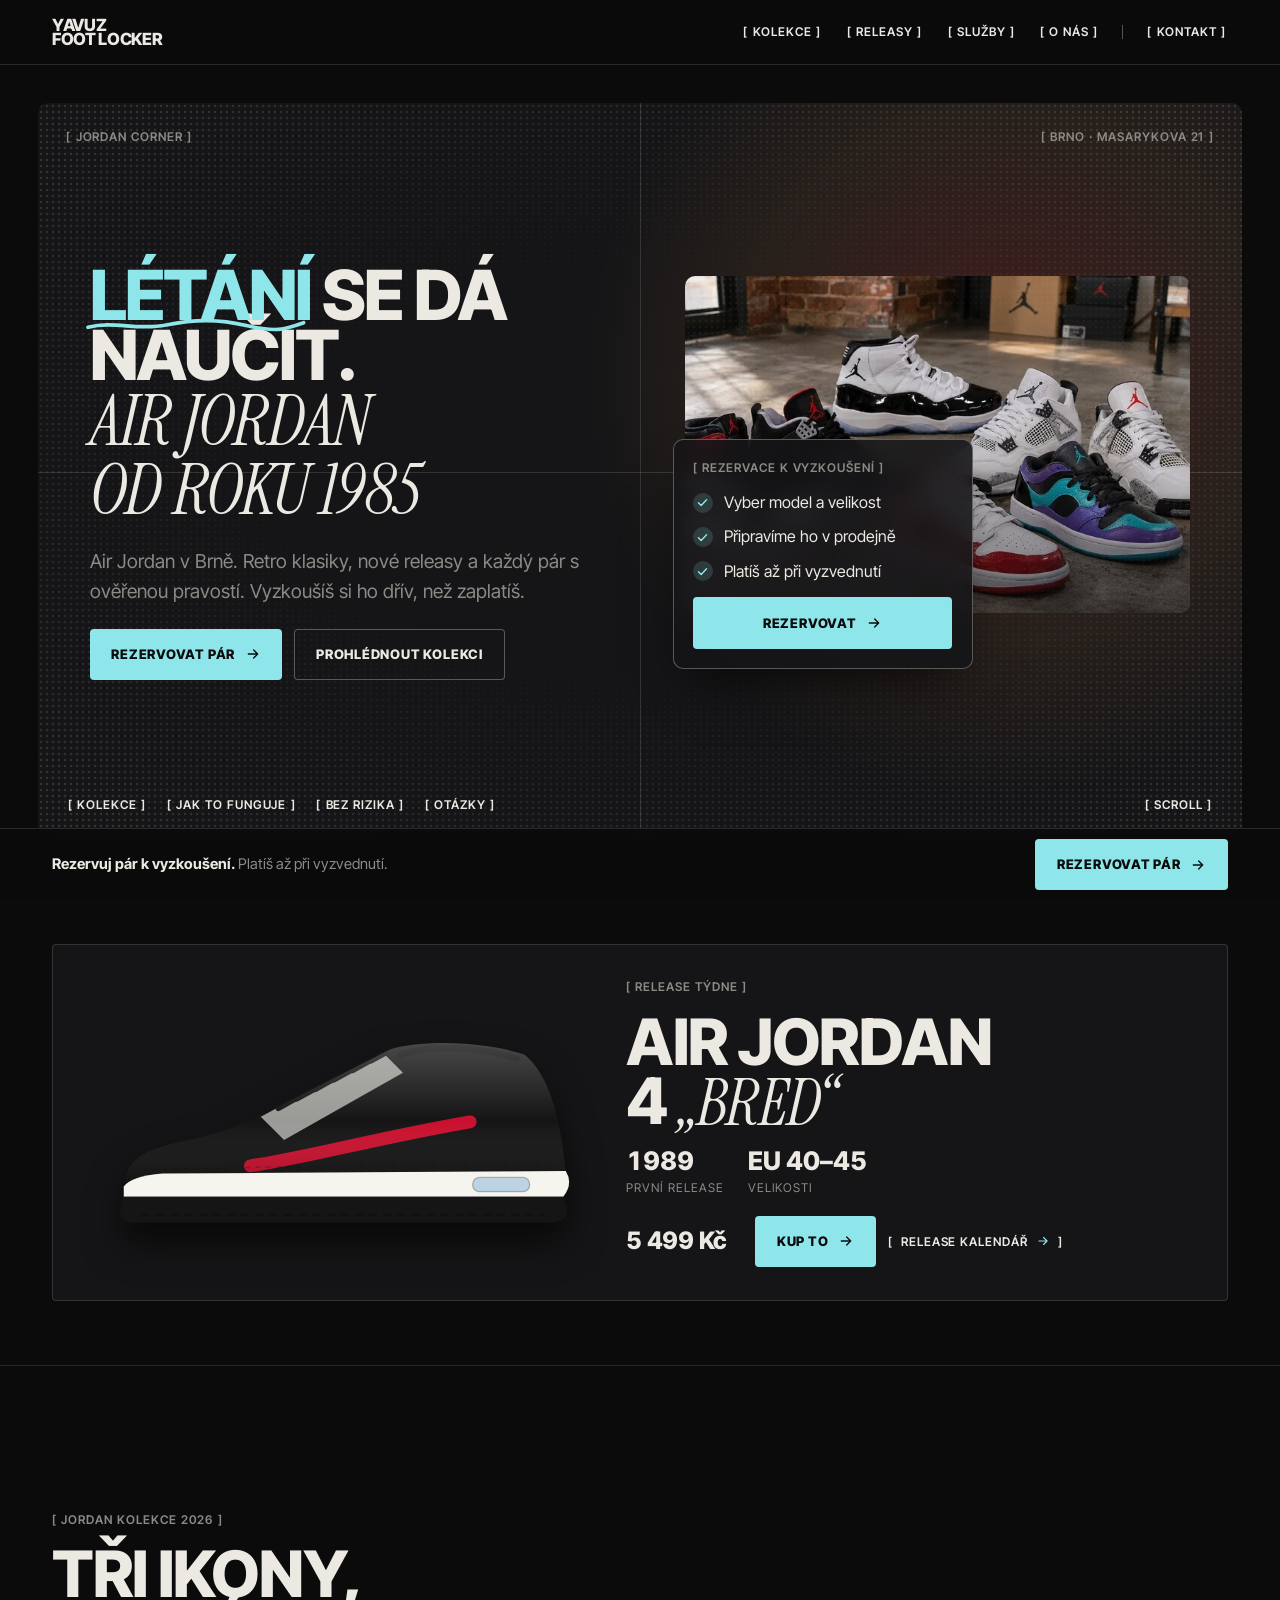
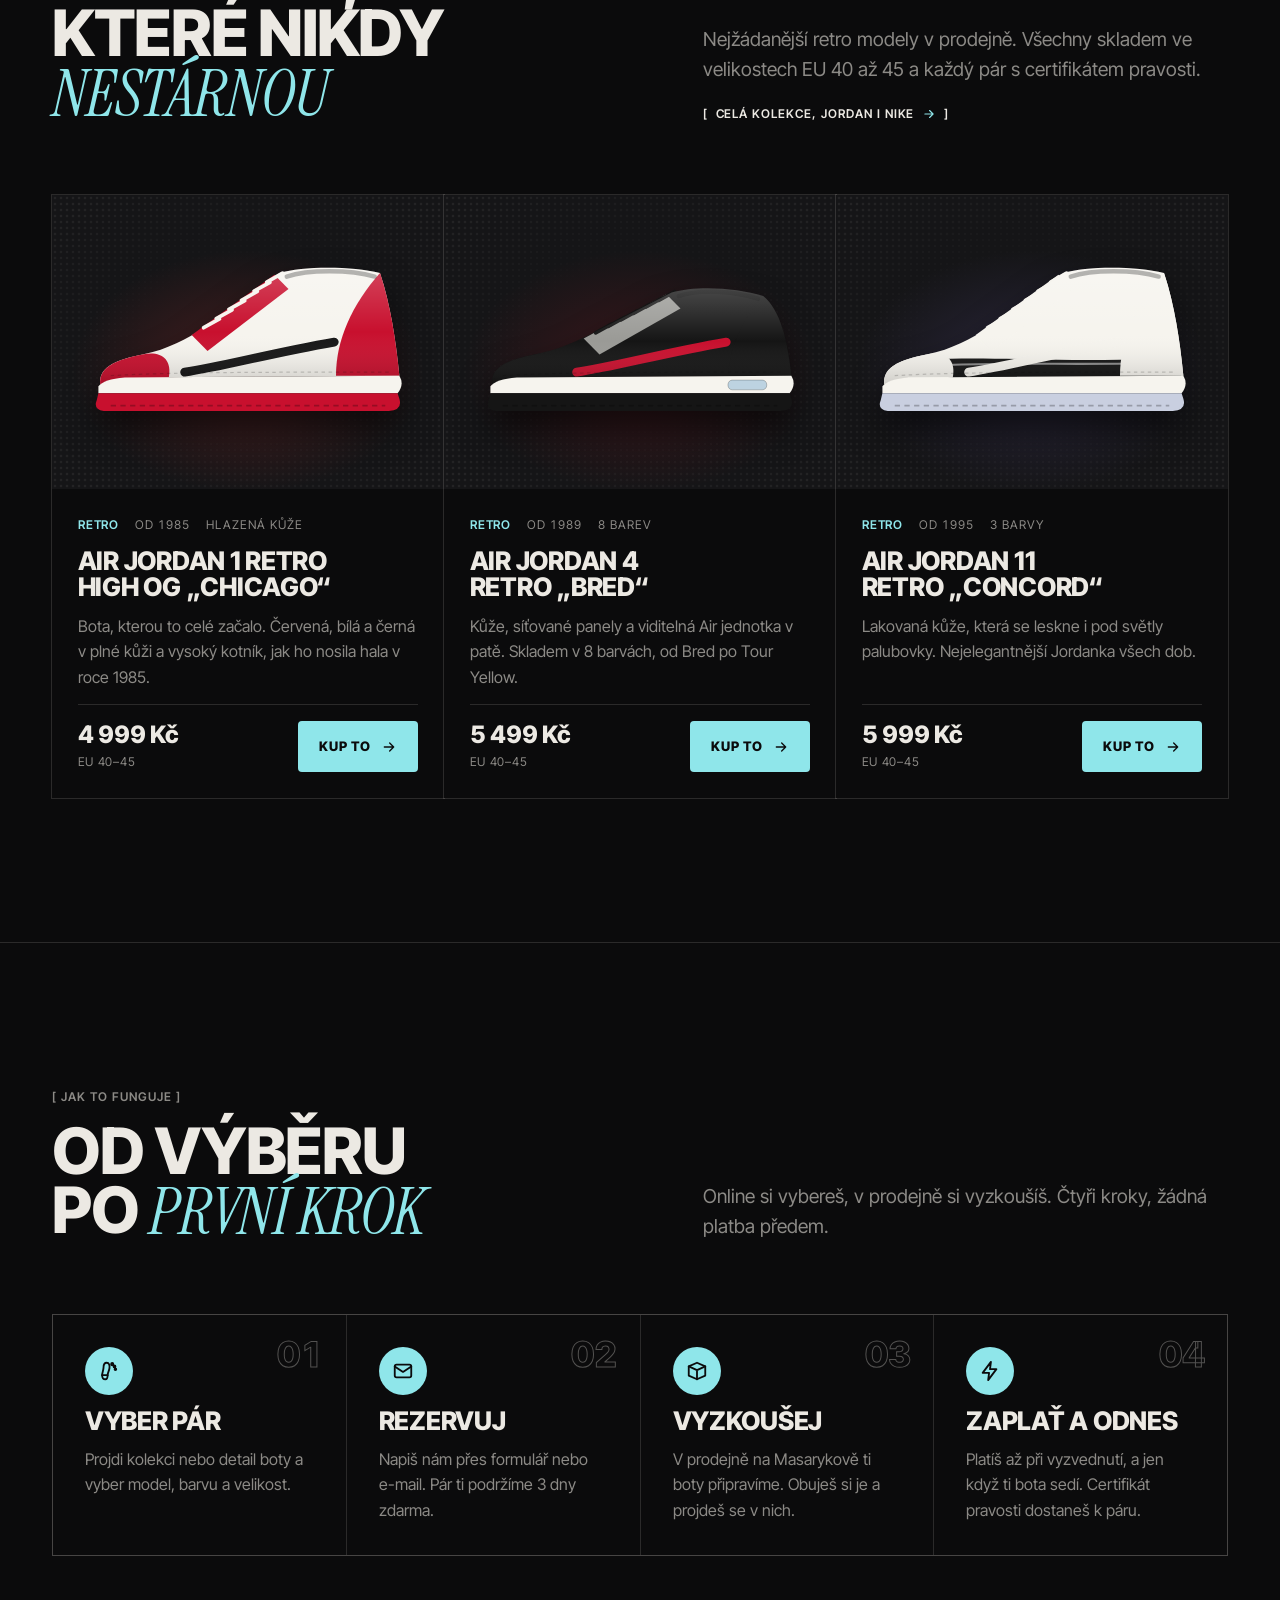
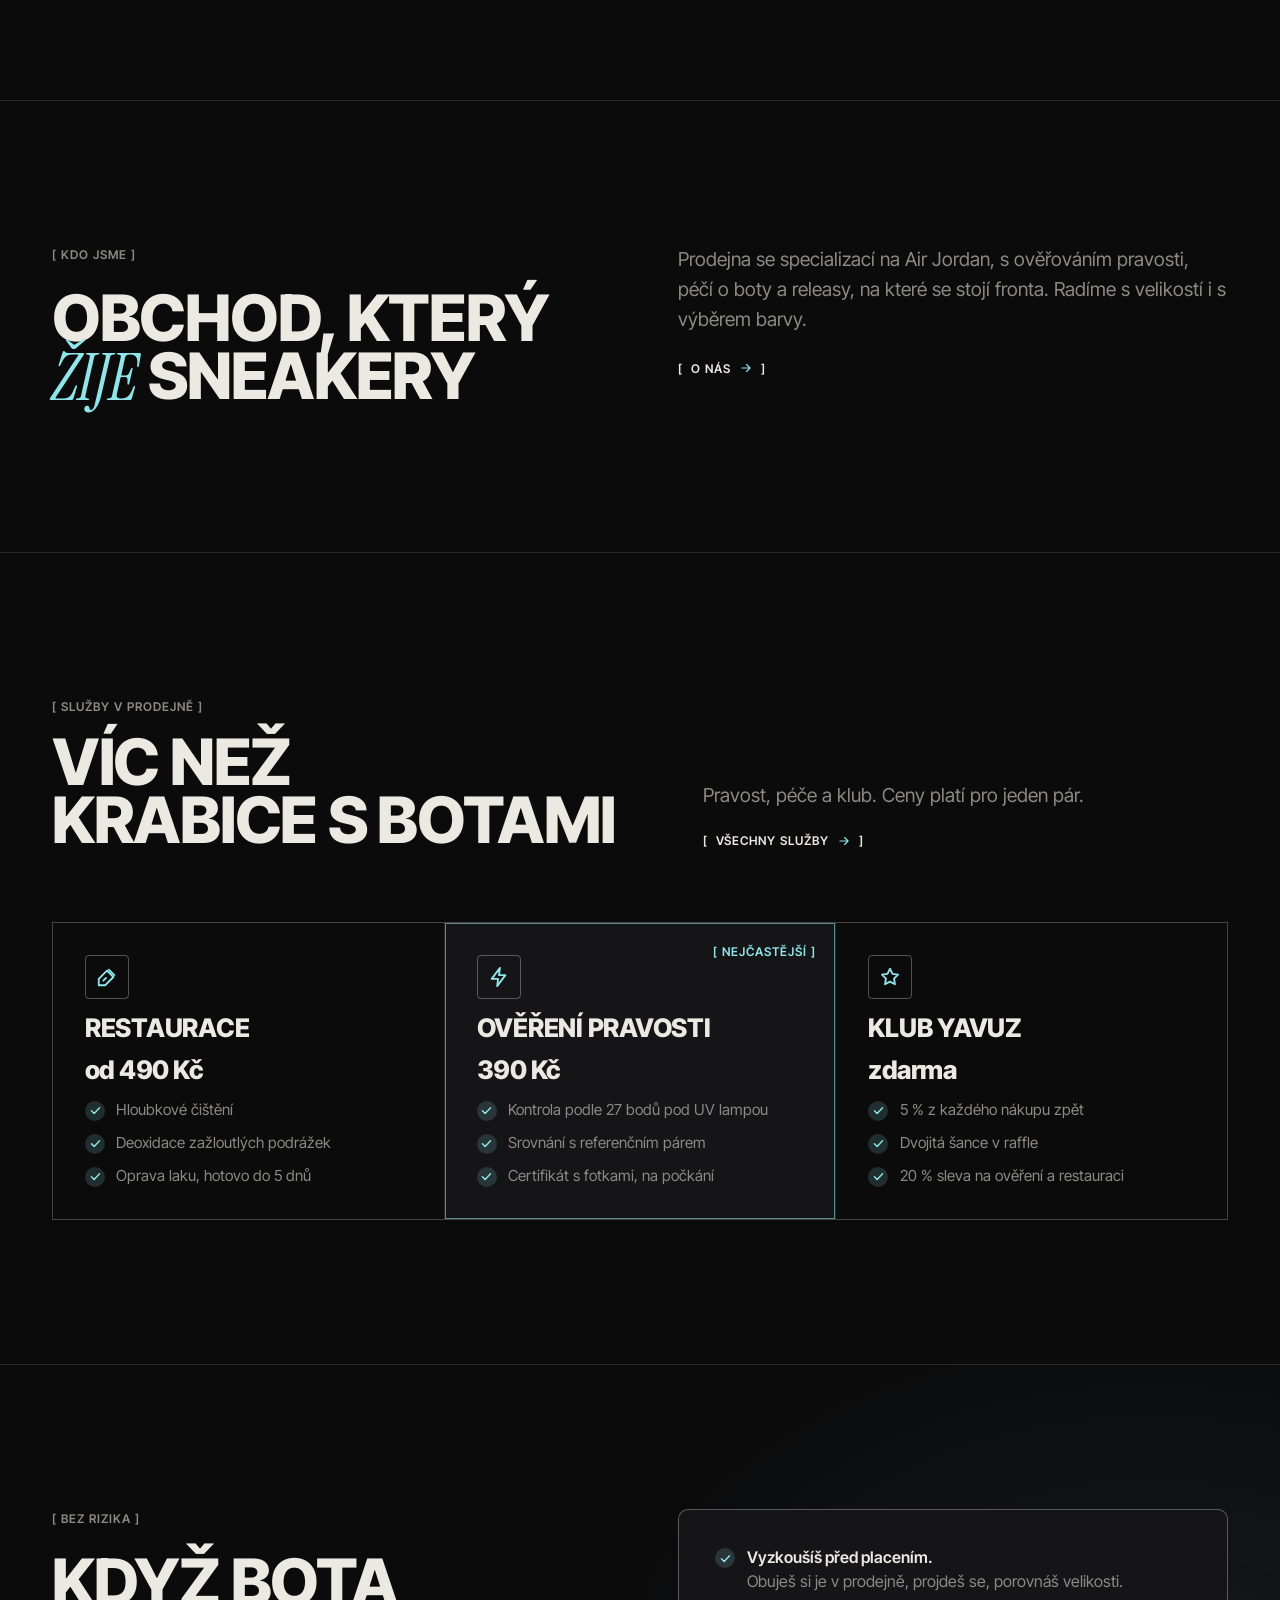
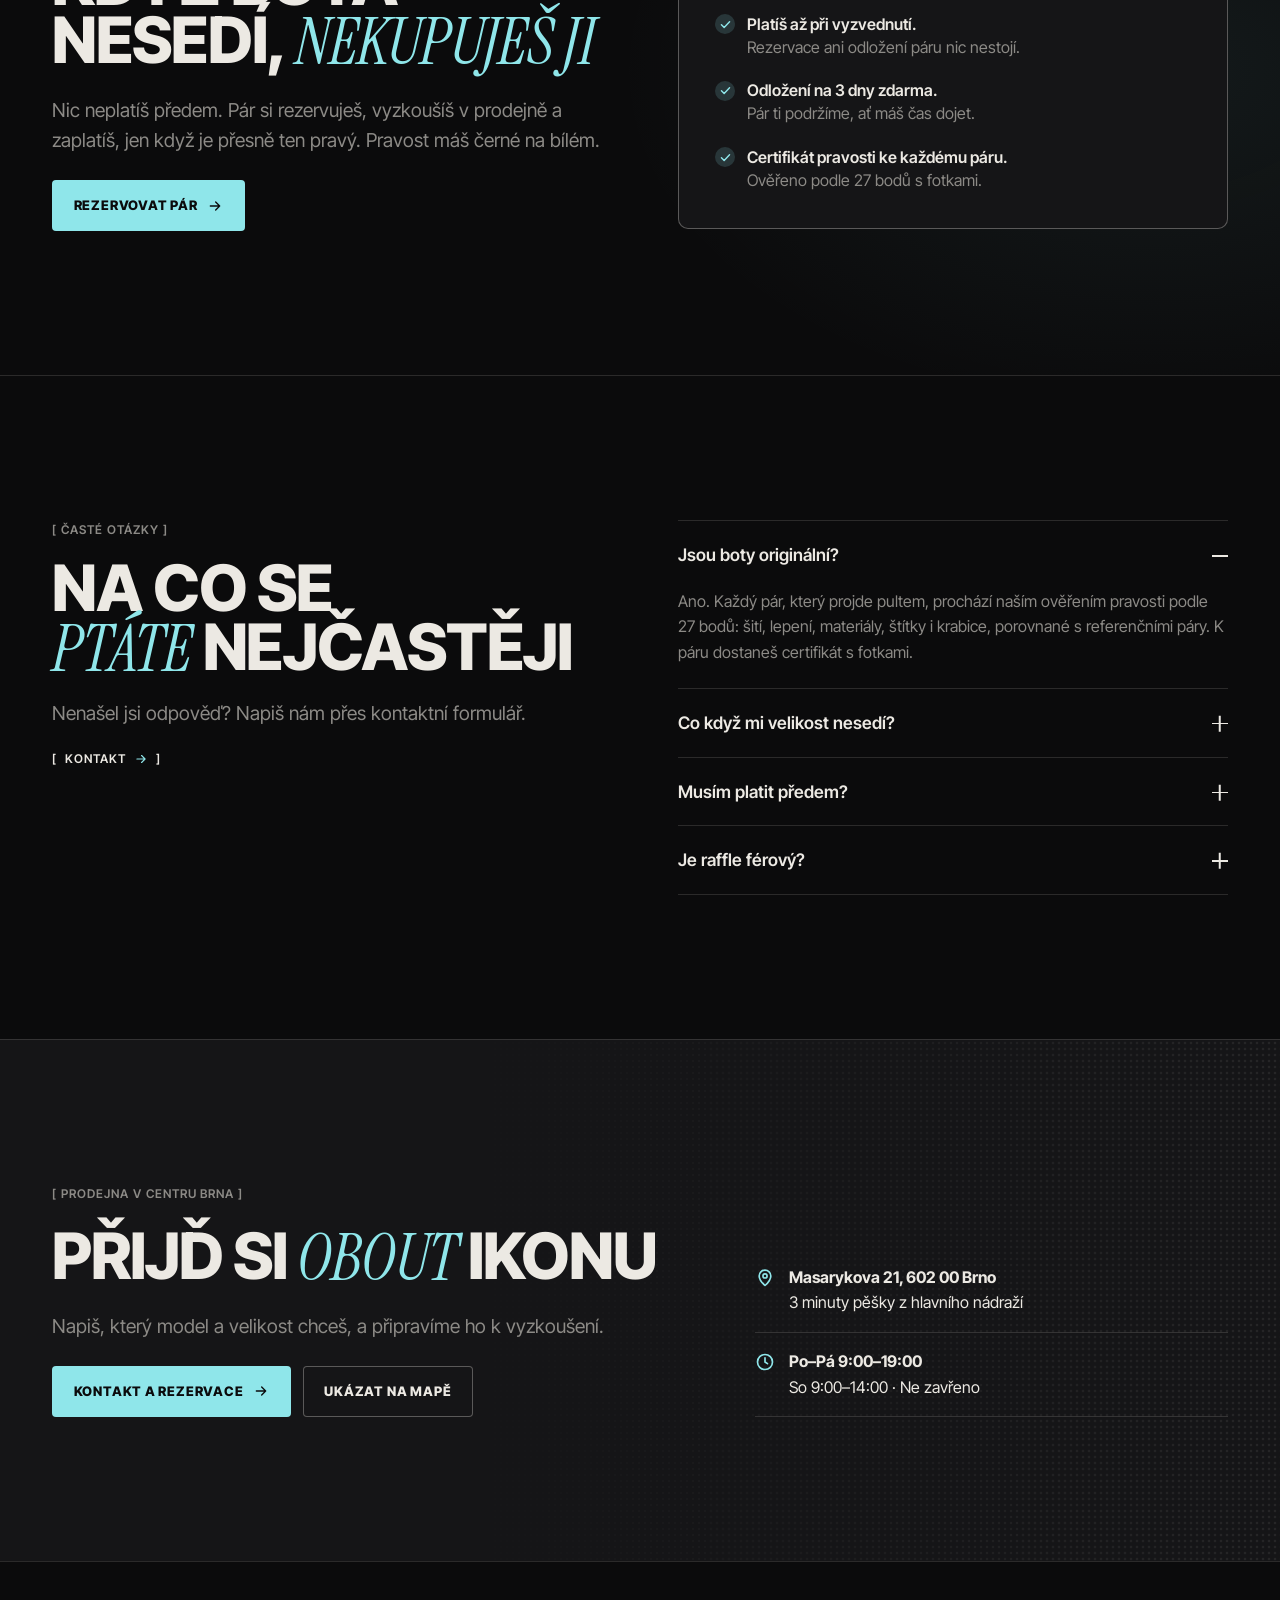
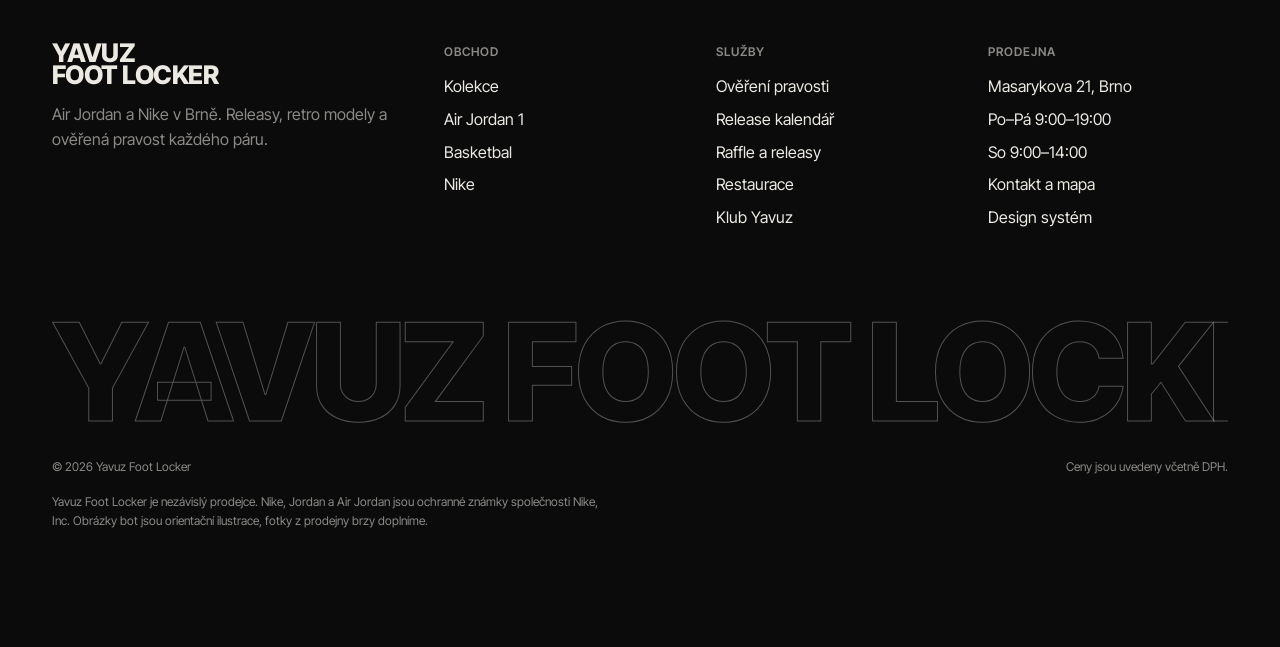
==== commit 4db765a8: "Revert "Světlý design „Galerie“: bílé plátno, karty 28px, modré pilulky, písmo Inter" This reverts c" ====
--- a/yavuz-foot-locker-vercel/index.html
+++ b/yavuz-foot-locker-vercel/index.html
@@ -6,43 +6,39 @@
 <title>Yavuz Foot Locker</title>
 <meta name="claude:viewport-fit-sides" content="cover">
 <meta name="description" content="Yavuz Foot Locker – značková sportovní obuv v Brně.">
-<link rel="preconnect" href="https://fonts.googleapis.com"><link rel="preconnect" href="https://fonts.gstatic.com" crossorigin><link rel="stylesheet" href="https://fonts.googleapis.com/css2?family=Inter:wght@400;500;600&display=swap">
-<style>/* Yavuz Foot Locker — design system "Galerie" (was "Cinema Corner").
+<link rel="preconnect" href="https://fonts.googleapis.com"><link rel="preconnect" href="https://fonts.gstatic.com" crossorigin><link rel="stylesheet" href="https://fonts.googleapis.com/css2?family=Inter+Tight:wght@400;600;800&family=Instrument+Serif:ital@0;1&display=swap">
+<style>/* Yavuz Foot Locker — design system "Cinema Corner".
    Layout: a dark page; heroes sit inside a framed screen (frame + halftone + crosshair), micro navigation in
    [ brackets ] pinned to corners, content on a centred 1240px track with one section rhythm. Single dark theme by design. */
 :root{
-  color-scheme:light;
-  /* colour: a white gallery; one blue for links and compact CTAs */
-  --ink:#ffffff;       /* page (Gallery White) */
-  --carbon:#f5f5f7;    /* bands, footer, media stages (Studio Mist) */
-  --graphite:#ffffff;  /* cards, fields */
-  --frost:#fafafc;     /* floating bars */
-  --control:#e6e6e8;   /* thin edges, subdued fills */
-  --bone:#1d1d1f;      /* text (Ink) */
-  --ash:#707070;       /* muted text (Slate) */
-  --steel:#86868b;     /* outlines */
-  --line:#d6d6d6;
-  --line-strong:#86868b;
-  --cyan:#0071e3;      /* filled conversion pills */
-  --on-cyan:#ffffff;
-  --link:#0066cc;      /* inline links */
-  --launch:#b64400;    /* sale / launch labels */
-  --shadow:transparent;
-  --paper:var(--graphite); --mute:var(--ash); --accent:var(--cyan); --accent-ink:var(--link); --stone:var(--carbon);
+  color-scheme:dark;
+  /* colour */
+  --ink:#0B0B0C;       /* page */
+  --carbon:#151517;    /* frame, surfaces */
+  --graphite:#1F1F22;  /* cards, fields */
+  --bone:#ECE9E3;      /* text */
+  --ash:#8C8A86;       /* muted text */
+  --line:rgba(236,233,227,.14);
+  --line-strong:rgba(236,233,227,.32);
+  --cyan:#8FE6EA;      /* the one accent */
+  --on-cyan:#0B0B0C;
+  --shadow:rgba(0,0,0,.6);
+  /* aliases kept for older markup (map, inline styles) */
+  --paper:var(--graphite); --mute:var(--ash); --accent:var(--cyan); --accent-ink:var(--cyan); --stone:var(--ink);
   /* type */
-  --sans:"Inter","Helvetica Neue",Arial,sans-serif;
-  --serif:var(--sans);
-  --fs-display:clamp(2.6rem,7vw,5rem);
-  --fs-h2:clamp(2rem,4.4vw,3rem);
-  --fs-h3:clamp(1.2rem,2vw,1.5rem);
-  --fs-lead:clamp(1.0625rem,1.6vw,1.3125rem);
+  --sans:"Inter Tight","Inter","Helvetica Neue",Arial,sans-serif;
+  --serif:"Instrument Serif","Times New Roman",Georgia,serif;
+  --fs-display:clamp(2.6rem,7.2vw,6.2rem);
+  --fs-h2:clamp(2.2rem,5vw,4rem);
+  --fs-h3:clamp(1.3rem,2.2vw,1.6rem);
+  --fs-lead:clamp(1.05rem,1.5vw,1.2rem);
   --fs-micro:.75rem;
   /* space & shape */
-  --section:clamp(4rem,9vw,5.625rem);
+  --section:clamp(5rem,12vw,9rem);
   --frame:clamp(12px,3vw,40px);
   --track:1240px;
-  --r:9999px; --r-frame:28px; --r-card:28px; --r-nav:20px; --r-field:12px;
-  --halftone:none;
+  --r:4px; --r-frame:10px;
+  --halftone:radial-gradient(rgba(236,233,227,.2) 1px,transparent 1.7px) 0 0/6px 6px;
 }
 
 *,*::before,*::after{box-sizing:border-box}
@@ -437,175 +433,9 @@
   }
 }
 .book-card{z-index:2}
-
-/* =====================================================================
-   GALERIE — light gallery layer. Overrides the older dark rules above:
-   white canvas, #f5f5f7 bands, white 28px cards without shadows,
-   blue only for links and compact pills, no gradients, no halftone.
-   ===================================================================== */
-body{background:var(--ink);color:var(--bone);font-size:1.0625rem;line-height:1.47;letter-spacing:-.022em;text-rendering:optimizeLegibility}
-body::before{background:var(--ink)}
-a{color:inherit}
-:focus-visible{outline:2px solid var(--cyan);outline-offset:3px;border-radius:6px}
-.section + .section{border-top:0}
-.skip:focus{border-radius:9999px}
-
-/* type: semibold, sentence case, tight tracking */
-h1,h2,h3{font-weight:600;text-transform:none;letter-spacing:-.015em;line-height:1.08}
-h2{letter-spacing:-.02em}
-h3{line-height:1.17;letter-spacing:-.01em}
-.display{font-weight:600;line-height:1.05;letter-spacing:-.015em}
-.serif,h1 em,h2 em,.display .serif{font-family:var(--sans);font-style:normal;font-weight:600;text-transform:none;letter-spacing:-.015em;color:var(--ash)}
-.display .serif{display:block;font-size:.42em;line-height:1.2;margin-top:.35em;letter-spacing:0}
-.accent,.hl{color:inherit}
-.eyebrow,.micro{font-size:.75rem;font-weight:600;letter-spacing:-.01em;text-transform:none;color:var(--ash)}
-.eyebrow::before,.micro::before,.eyebrow::after,.micro::after{content:none}
-.eyebrow{font-size:clamp(1.0625rem,1.6vw,1.3125rem);color:var(--bone)}
-.lead{color:var(--ash);line-height:1.4}
-.scribble{display:none}
-
-/* links instead of brackets */
-.bracket,.more,.chips a{letter-spacing:-.01em;text-transform:none;font-weight:400}
-.bracket::before,.bracket::after,.more::before,.more::after,.chips a::before,.chips a::after{content:none}
-.bracket{font-size:.75rem;color:var(--bone);opacity:.8}
-.bracket:hover{color:var(--bone);opacity:1}
-.bracket[aria-current="page"]{color:var(--bone);opacity:1;font-weight:600}
-.more{font-size:1.0625rem;color:var(--link)}
-.more svg{color:currentColor}
-.more:hover{color:var(--link);text-decoration:underline}
-.chips{gap:.5rem}
-.chips a{font-size:.875rem;color:var(--bone);padding:.45rem 1rem;border-radius:9999px;box-shadow:inset 0 0 0 1px var(--steel)}
-.chips a:hover{color:var(--bone);background:var(--carbon)}
-.chips a.on{background:var(--bone);color:#fff;box-shadow:none}
-
-/* header: compact white bar */
-.site-head{background:color-mix(in srgb,var(--frost) 82%,transparent);border-bottom:1px solid var(--control)}
-.head-row{min-height:48px}
-.brand{font-weight:600;text-transform:none;letter-spacing:-.02em;line-height:1;font-size:1.1875rem}
-.brand span{display:inline}
-.brand span + span{margin-left:.3em}
-.nav{gap:1.75rem}
-.nav .sep{display:none}
-.menu-panel{background:var(--frost);border:1px solid var(--control);border-radius:var(--r-nav);padding:.75rem 1.25rem}
-.menu-panel .bracket{font-size:1.0625rem;padding:.5rem 0}
-
-/* buttons: blue pill + outlined pill */
-.btn{font-weight:400;font-size:.875rem;letter-spacing:-.016em;text-transform:none;padding:.7rem 1.35rem;border-radius:9999px;background:var(--cyan);color:#fff}
-.btn:hover{transform:translateY(-1px)}
-.btn--ghost{background:transparent;color:var(--bone);box-shadow:inset 0 0 0 1px var(--steel)}
-.btn--live::after,.btn-shine,.spark{display:none}
-
-/* hero: white stage, no frame chrome */
-.frame-hero{padding:0}
-.frame{background:var(--ink);border-radius:0;overflow:visible;min-height:0;padding:clamp(3.5rem,8vw,5.5rem) 16px clamp(2.5rem,6vw,4rem)}
-.frame::before,.frame::after,.frame-media::after,.frame-glow{display:none}
-.frame-hero--page .frame{padding-block:clamp(3.5rem,8vw,5.5rem) clamp(1.5rem,4vw,2.5rem)}
-.corner{display:none}
-.frame-copy{gap:1.1rem}
-.frame-media img{filter:none;opacity:.12}
-.hero-split{max-width:var(--track);margin-inline:auto;grid-template-columns:1fr!important;justify-items:center;text-align:center}
-.hero-text{justify-items:center}
-.hero-text .display{text-align:center}
-.hero-text .hero-actions{justify-content:center}
-.frame--split{padding-inline:max(16px,env(safe-area-inset-left,0px))}
-.frame--split .display{font-size:clamp(2.6rem,7vw,5rem)}
-.hero-shot{width:100%;max-width:1100px;padding-bottom:0}
-.hero-shot-media{border-radius:var(--r-card);background:var(--carbon)}
-.hero-shot-media::after,.hero-shot-media--photo::before{display:none}
-.hero-img{filter:none}
-.book-card{position:relative;left:auto;bottom:auto;margin:-2.5rem auto 0;width:min(360px,calc(100% - 32px));text-align:left;
-  background:var(--ink);border:0;border-radius:var(--r-card);box-shadow:0 0 0 1px var(--control);
-  -webkit-backdrop-filter:none;backdrop-filter:none;padding:1.4rem 1.5rem 1.5rem}
-@media (min-width:860px){.book-card{position:absolute;right:28px;left:auto;bottom:28px;margin:0}}
-.book-card .btn{justify-self:stretch}
-@media (max-width:700px){.book-card{left:auto}}
-
-/* release + cards: white cards on mist bands */
-.release{border:0;border-radius:var(--r-card);background:var(--carbon);padding:clamp(1.5rem,4vw,2.5rem)}
-.release img{filter:none}
-.release .specs b{font-weight:600}
-.release .specs span{letter-spacing:0;text-transform:none;font-size:.875rem}
-.grid,.features,.steps,.stats,.ds-grid{gap:20px;background:transparent;border:0}
-.grid > .card{outline:0}
-.card,.feature,.step,.stat,.swatch{background:var(--ink);border-radius:var(--r-card);overflow:hidden;box-shadow:0 0 0 1px var(--control)}
-.card:hover,.feature:hover,.step:hover{background:var(--ink);transform:translateY(-4px)}
-.card figure{background:var(--carbon);border-radius:20px;margin:8px 8px 0}
-.card figure::before{display:none}
-.card figure img{filter:none}
-.card-body{padding:1.5rem 1.75rem 1.75rem}
-.meta{letter-spacing:-.01em;text-transform:none;font-size:.75rem}
-.meta span:first-child{color:var(--launch)}
-.card-link:hover{color:var(--link)}
-.card-foot{border-top:1px solid var(--control)}
-.price,.tier-price,.stat b,.timeline b{font-weight:600;letter-spacing:-.02em}
-.sizes{letter-spacing:0}
-.sale{background:none;color:var(--launch);padding:0;font-size:.75rem;font-weight:600;letter-spacing:-.01em;border-radius:0}
-.feature .ico{border:0;border-radius:50%;background:var(--carbon);color:var(--bone)}
-.feature .tag{letter-spacing:-.01em;text-transform:none;color:var(--link);font-weight:400;font-size:.875rem}
-.timeline b{color:var(--bone)}
-
-/* bands alternate white / mist */
-.band,.guarantee{background:var(--carbon)}
-.band::before{display:none}
-.facts svg{color:var(--bone)}
-.facts li,.timeline,.timeline li{border-color:var(--line)}
-.quote{font-family:var(--sans);font-style:normal;font-weight:600;letter-spacing:-.02em;line-height:1.1}
-.quote-by,th{letter-spacing:0;text-transform:none}
-.table-wrap{border:0;border-radius:var(--r-card);box-shadow:0 0 0 1px var(--control);background:var(--ink)}
-
-/* forms */
-.form{background:var(--carbon);border:0;border-radius:var(--r-card)}
-.field label{letter-spacing:0;text-transform:none;font-size:.875rem;color:var(--bone)}
-.field input,.field select,.field textarea{background:var(--ink);border:1px solid var(--steel);border-radius:var(--r-field)}
-.field input:focus,.field select:focus,.field textarea:focus{border-color:var(--cyan)}
-.sent{border-radius:var(--r-field)}
-.map{border:0;border-radius:var(--r-card);background:var(--carbon)}
-
-/* how it works, tiers, guarantee */
-.step-ico{background:var(--carbon);color:var(--bone);animation:none}
-.step-no{font-weight:600;color:var(--control);-webkit-text-stroke:0}
-.check{background:transparent;color:var(--cyan)}
-.tier--featured{background:var(--ink);box-shadow:0 0 0 2px var(--cyan);animation:none!important}
-.tier-flag{color:var(--link);font-size:.75rem}
-.guarantee-card{border:0;border-radius:var(--r-card);background:var(--ink)}
-
-/* faq */
-.faq,.faq-item{border-color:var(--line)}
-.faq-item summary{font-weight:600;font-size:1.1875rem;letter-spacing:-.01em}
-.faq-item summary:hover{color:var(--link)}
-
-/* sticky cta: floating frost capsule */
-.cta-bar{left:12px;right:12px;bottom:calc(12px + env(safe-area-inset-bottom,0px));padding-bottom:0;border:0;border-radius:var(--r-nav);
-  background:color-mix(in srgb,var(--frost) 90%,transparent);box-shadow:0 0 0 1px var(--control);max-width:880px;margin-inline:auto}
-.cta-row{min-height:60px;padding-inline:20px}
-body:has(.cta-bar){padding-bottom:calc(88px + env(safe-area-inset-bottom,0px))}
-
-/* footer */
-.site-foot{background:var(--carbon);border-top:0;font-size:.75rem;color:var(--ash)}
-.site-foot a{color:var(--ash)}
-.site-foot a:hover{color:var(--bone);text-decoration:underline}
-.foot-grid h4{letter-spacing:0;text-transform:none;color:var(--bone)}
-.foot-grid a:hover{color:var(--bone)}
-.wordmark{font-weight:600;text-transform:none;letter-spacing:-.04em;color:var(--control);-webkit-text-stroke:0}
-.legal{border-top:1px solid var(--line);padding-top:1rem}
-
-/* design-system page */
-.swatch i{border-radius:18px;border:1px solid var(--control)}
-.ds-row{border-color:var(--line)}
-.ds-row > span:first-child{letter-spacing:0;text-transform:none;font-size:.875rem}
-.ds-space i{background:var(--cyan);border-radius:6px}
-.ds-halftone{display:none}
-.scroll-progress{background:var(--cyan)}
-.ds-grid{grid-template-columns:repeat(auto-fill,minmax(200px,1fr))}
-.swatch{padding:8px 8px 1.25rem}
-.swatch b,.swatch code,.swatch .lead{padding-inline:.75rem}
-.frame-hero .frame > .hero-index{display:flex;position:static;justify-content:center;flex-wrap:wrap;gap:.5rem 2rem;margin-top:clamp(2rem,5vw,3rem)}
-.hero-index .bracket{font-size:1.0625rem;font-weight:500;opacity:1}
-.hero-index .bracket:hover{color:var(--link)}
-.frame{display:block}
-.frame--split .hero-split{display:grid}
-.frame-copy{margin-inline:auto}
 </style>
+</head>
+<body>
 <a class="skip" href="#obsah">Přeskočit na obsah</a>
 <header class="site-head"><div class="wrap head-row">
 <a class="brand" href="./" aria-label="Yavuz Foot Locker, úvod"><span>Yavuz</span><span>Foot Locker</span></a>
@@ -619,12 +449,12 @@
 <span class="corner tl micro">Jordan Corner</span><span class="corner tr micro">Brno · Masarykova 21</span>
 <div class="hero-split">
 <div class="hero-text">
-<h1 class="display"><span><span class="hl scribbled">Létání<svg class="scribble" viewBox="0 0 300 24" preserveAspectRatio="none" aria-hidden="true"><path d="M4 15 C 40 6, 70 20, 110 12 S 180 4, 220 13 S 270 18, 296 9" fill="none" stroke="currentColor" stroke-width="5" stroke-linecap="round"/></svg></span> se dá</span><span>naučit.</span><span class="serif">Air Jordan v Brně.</span></h1>
-<p class="lead">Retro klasiky, nové releasy a každý pár s ověřenou pravostí. Vyzkoušíš si ho dřív, než zaplatíš.</p>
+<h1 class="display"><span><span class="hl scribbled">Létání<svg class="scribble" viewBox="0 0 300 24" preserveAspectRatio="none" aria-hidden="true"><path d="M4 15 C 40 6, 70 20, 110 12 S 180 4, 220 13 S 270 18, 296 9" fill="none" stroke="currentColor" stroke-width="5" stroke-linecap="round"/></svg></span> se dá</span><span>naučit.</span><span class="serif">Air Jordan od roku 1985</span></h1>
+<p class="lead">Air Jordan v Brně. Retro klasiky, nové releasy a každý pár s ověřenou pravostí. Vyzkoušíš si ho dřív, než zaplatíš.</p>
 <div class="hero-actions"><a class="btn btn--live" href="kontakt.html#objednavka"><span class="btn-shine" aria-hidden="true"></span><span class="btn-label">Rezervovat pár</span><svg viewBox="0 0 24 24" fill="none" stroke="currentColor" stroke-width="2" stroke-linecap="round" stroke-linejoin="round" aria-hidden="true"><path d="M5 12h14M13 6l6 6-6 6"/></svg><span class="spark" aria-hidden="true"><svg viewBox="0 0 24 24"><path d="M12 2l1.8 6.2L20 10l-6.2 1.8L12 18l-1.8-6.2L4 10l6.2-1.8z" fill="currentColor"/></svg></span></a><a class="btn btn--ghost" href="kolekce.html">Prohlédnout kolekci</a></div>
 </div>
 <figure class="hero-shot">
-<div class="hero-shot-media hero-shot-media--photo"><img class="hero-photo" src="img/hero-store-1400.webp" srcset="img/hero-store-800.webp 800w, img/hero-store-1400.webp 1400w" sizes="(min-width:1140px) 1100px, 94vw" alt="Sedm párů Air Jordan na betonové podlaze prodejny" width="1400" height="933" fetchpriority="high"></div>
+<div class="hero-shot-media hero-shot-media--photo"><img class="hero-photo" src="img/hero-store-1400.webp" srcset="img/hero-store-800.webp 800w, img/hero-store-1400.webp 1400w" sizes="(min-width:960px) 45vw, 92vw" alt="Sedm párů Air Jordan na betonové podlaze prodejny" width="1400" height="933" fetchpriority="high"></div>
 <aside class="book-card" aria-label="Rezervace k vyzkoušení">
 <p class="micro">Rezervace k vyzkoušení</p>
 <ul class="checks"><li><span class="check" aria-hidden="true"><svg viewBox="0 0 24 24" fill="none" stroke="currentColor" stroke-width="2.6" stroke-linecap="round" stroke-linejoin="round"><path d="M4.5 12.5l5 5L19.5 7"/></svg></span><span>Vyber model a velikost</span></li><li><span class="check" aria-hidden="true"><svg viewBox="0 0 24 24" fill="none" stroke="currentColor" stroke-width="2.6" stroke-linecap="round" stroke-linejoin="round"><path d="M4.5 12.5l5 5L19.5 7"/></svg></span><span>Připravíme ho v prodejně</span></li><li><span class="check" aria-hidden="true"><svg viewBox="0 0 24 24" fill="none" stroke="currentColor" stroke-width="2.6" stroke-linecap="round" stroke-linejoin="round"><path d="M4.5 12.5l5 5L19.5 7"/></svg></span><span>Platíš až při vyzvednutí</span></li></ul>
@@ -739,5 +569,5 @@
 <div class="legal"><span>© 2026 Yavuz Foot Locker</span><span>Ceny jsou uvedeny včetně DPH.</span></div>
 <p class="footnote">Yavuz Foot Locker je nezávislý prodejce. Nike, Jordan a Air Jordan jsou ochranné známky společnosti Nike, Inc. Obrázky bot jsou orientační ilustrace, fotky z prodejny brzy doplníme.</p>
 </div></footer>
-
+</body>
 </html>
